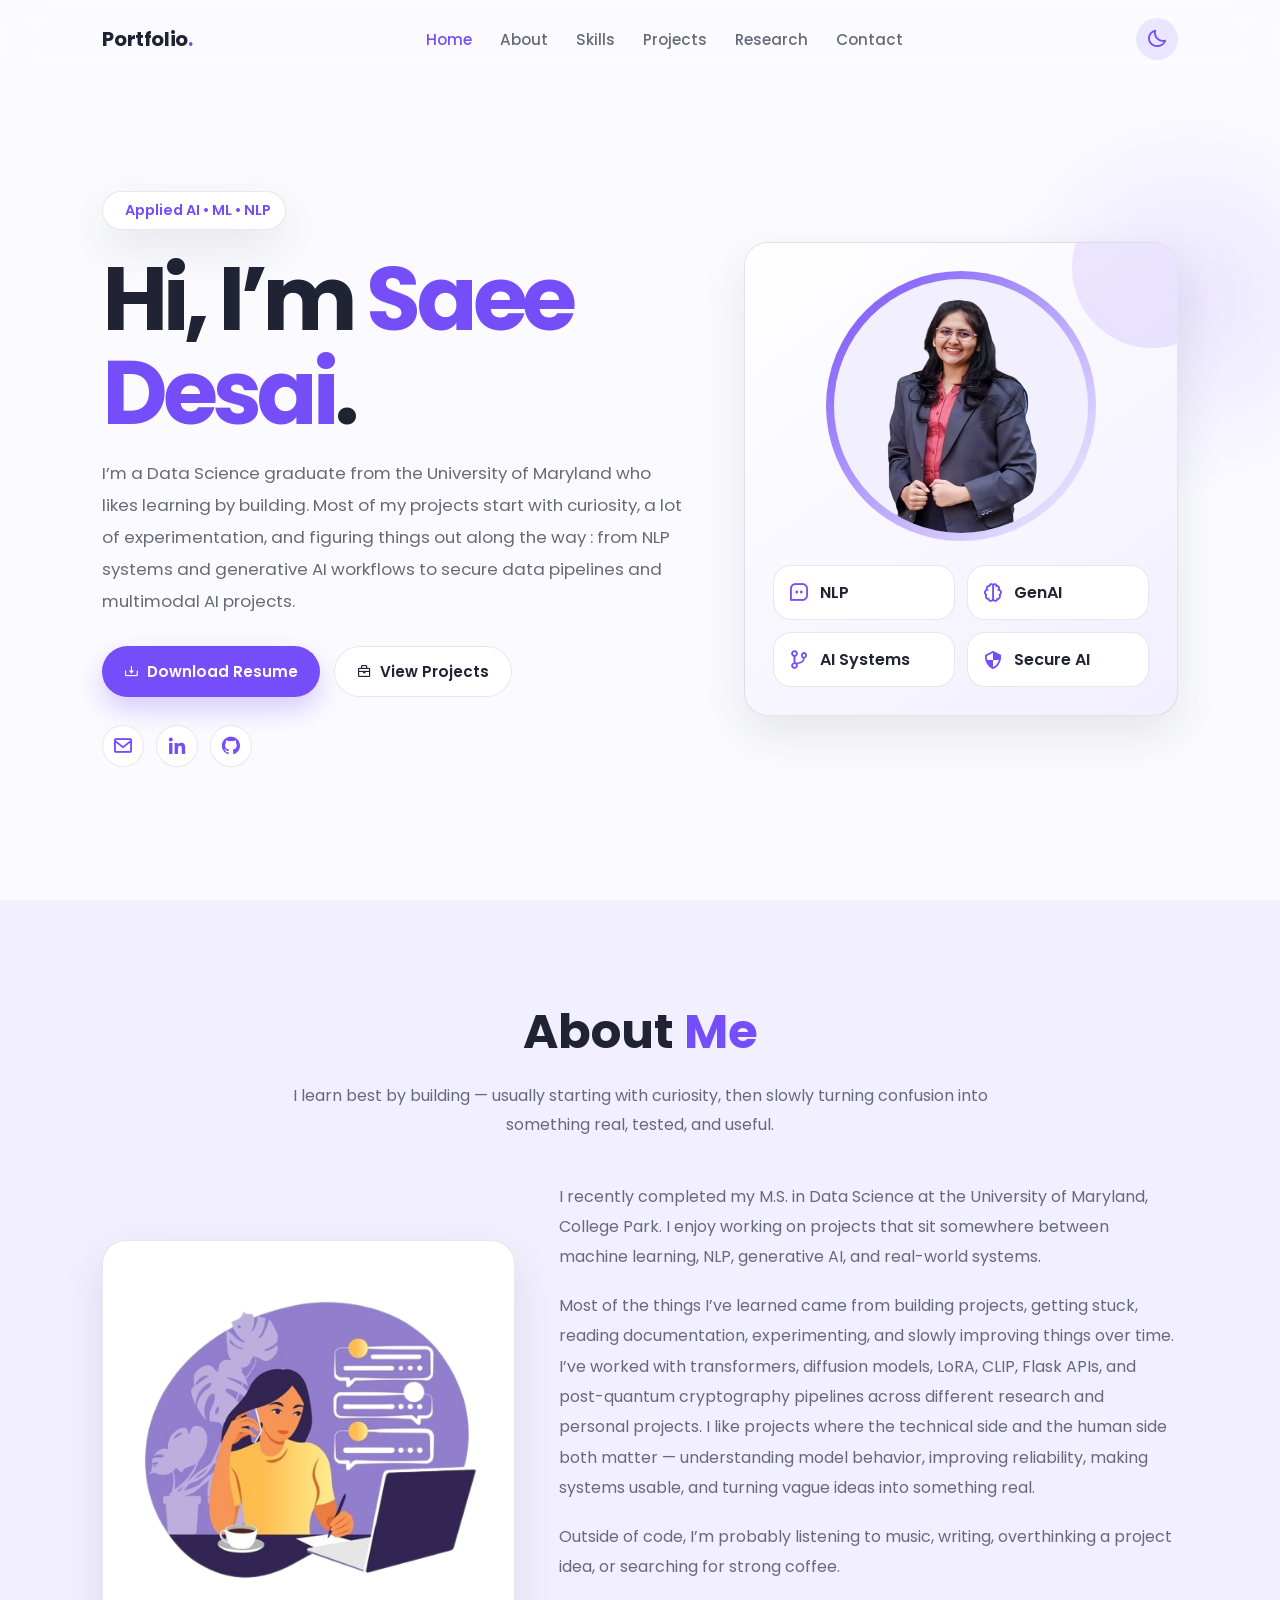
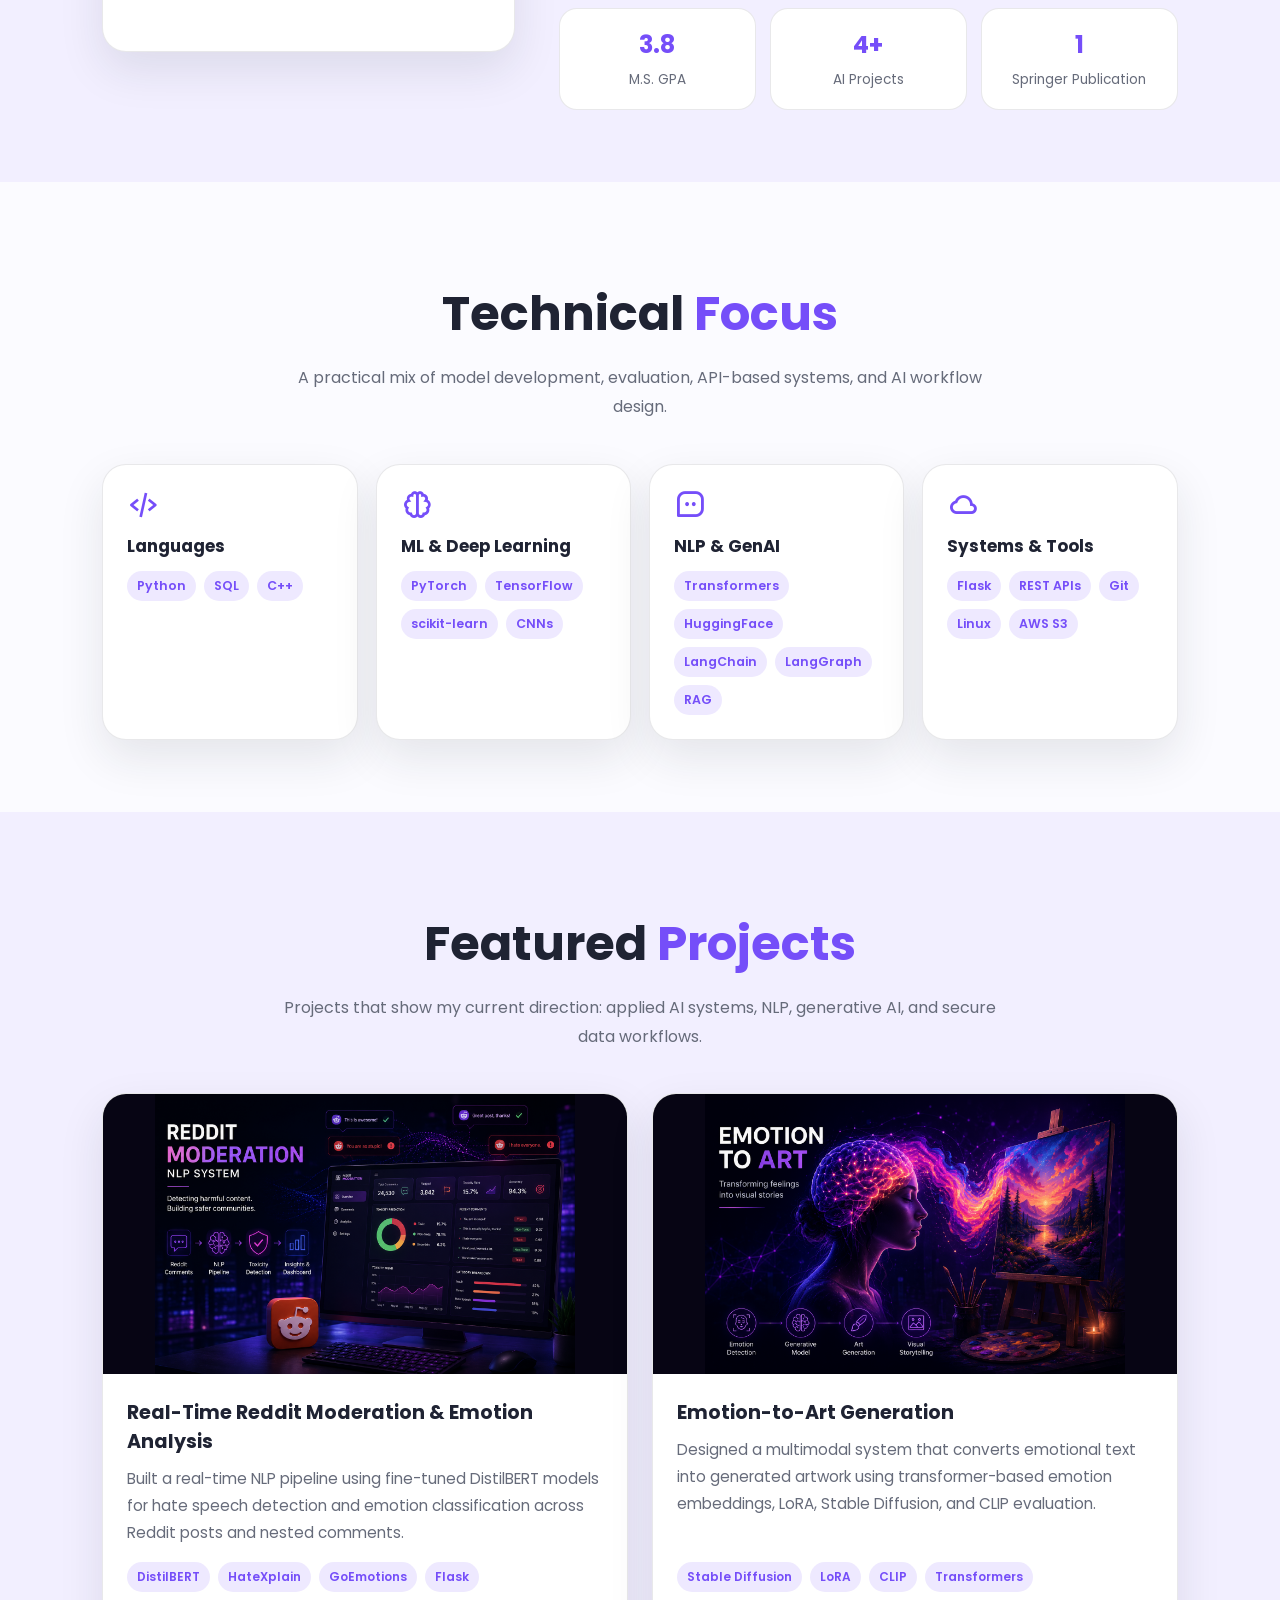
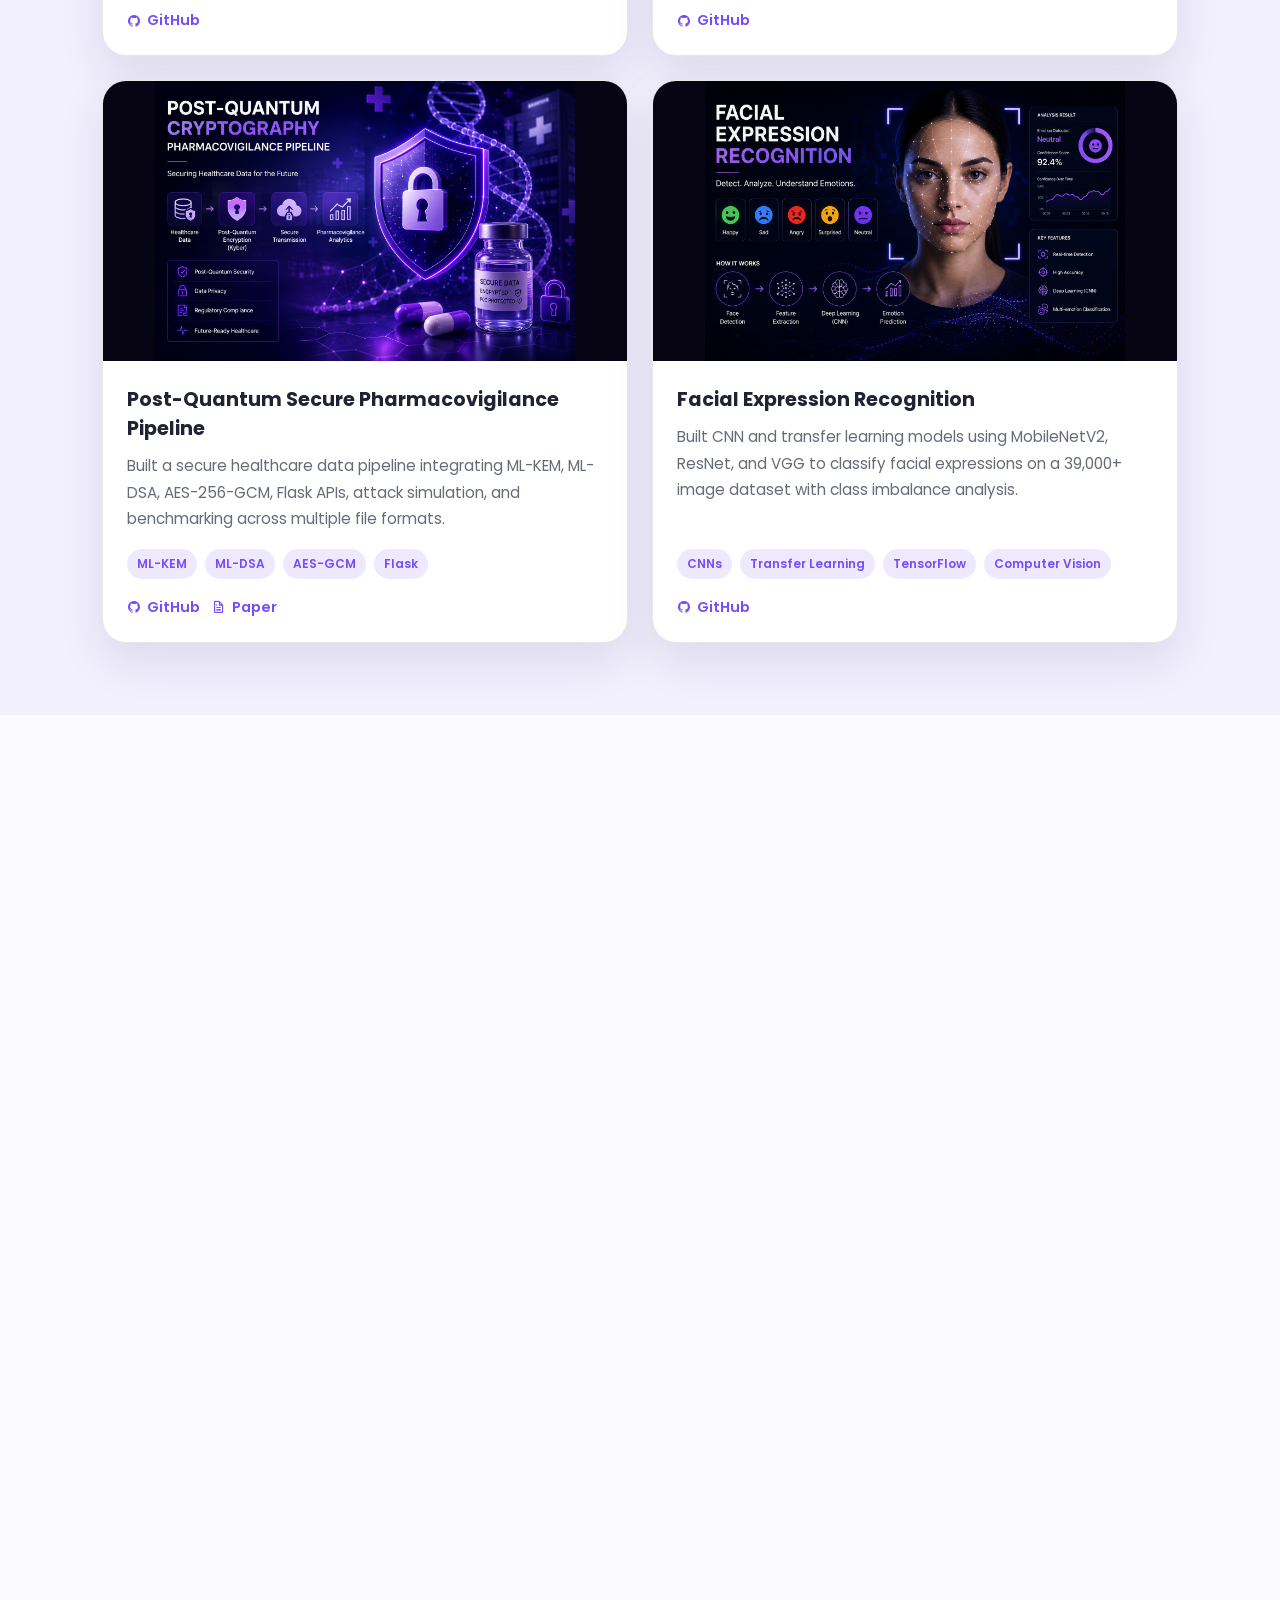
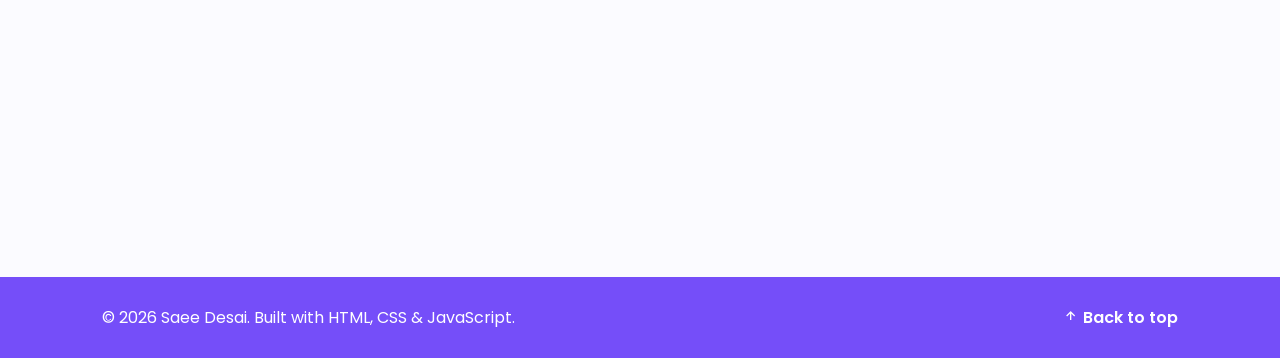
==== index.html @ d769c3c2 "Added NLP project link" ====
<!DOCTYPE html>
<html lang="en">

<head>
    <meta charset="UTF-8" />
    <meta name="viewport" content="width=device-width, initial-scale=1.0" />
    <title>Saee Desai | Applied AI & ML Engineer</title>
    <meta name="description"
        content="Portfolio of Saee Desai — Applied AI and Machine Learning Engineer specializing in NLP, generative AI, AI systems, and secure data applications." />

    <!-- Favicon -->
    <link rel="icon" type="image/png" href="images/android-chrome-192x192.png" />
    <link rel="shortcut icon" type="image/png" href="images/android-chrome-192x192.png" />

    <!-- Icons -->
    <link href="https://unpkg.com/boxicons@2.1.4/css/boxicons.min.css" rel="stylesheet" />

    <!-- Google Font -->
    <link rel="preconnect" href="https://fonts.googleapis.com" />
    <link rel="preconnect" href="https://fonts.gstatic.com" crossorigin />
    <link href="https://fonts.googleapis.com/css2?family=Poppins:wght@300;400;500;600;700&display=swap"
        rel="stylesheet" />
    <link rel="stylesheet" href="style.css" />
</head>

<body>
    <header class="header">
        <a href="#home" class="logo">Portfolio<span>.</span></a>

        <nav class="navbar">
            <a href="#home" class="active">Home</a>
            <a href="#about">About</a>
            <a href="#skills">Skills</a>
            <a href="#projects">Projects</a>
            <a href="#research">Research</a>
            <a href="#contact">Contact</a>
        </nav>

        <div class="nav-actions">
            <button class="icon-btn" id="theme-toggle" aria-label="Toggle dark mode">
                <i class="bx bx-moon"></i>
            </button>
            <button class="icon-btn" id="menu-icon" aria-label="Open navigation menu">
                <i class="bx bx-menu"></i>
            </button>
        </div>
    </header>

    <main>
        <section class="hero" id="home">
            <div class="home-content reveal">
                <div class="eyebrow"><i class="bx bx-sparkles"></i> Applied AI • ML • NLP</div>
                <h1>Hi, I’m <span>Saee Desai</span>.</h1>
                <p>
                    I’m a Data Science graduate from the University of Maryland who likes learning by building. Most of
                    my projects start with curiosity, a lot of experimentation, and figuring things out along the way :
                    from NLP systems and generative AI workflows to secure data pipelines and multimodal AI projects.
                </p>

                <div class="hero-buttons">
                    <a href="resume/RESUME_SaeeDesai_.pdf" class="btn btn-primary" download>
                        <i class="bx bx-download"></i> Download Resume
                    </a>
                    <a href="#projects" class="btn btn-secondary">
                        <i class="bx bx-briefcase"></i> View Projects
                    </a>
                </div>

                <div class="socials">
                    <a href="mailto:saeedesai.dev@gmail.com" aria-label="Email"><i class="bx bx-envelope"></i></a>
                    <a href="https://www.linkedin.com/in/saee-desai-237519206" target="_blank" rel="noreferrer"
                        aria-label="LinkedIn"><i class="bx bxl-linkedin"></i></a>
                    <a href="https://github.com/SaeeDesai" target="_blank" rel="noreferrer" aria-label="GitHub"><i
                            class="bx bxl-github"></i></a>
                </div>
            </div>

            <div class="hero-card reveal">
                <div class="profile-wrap">
                    <img src="images/myimg-removebg.png" alt="Saee Desai" />
                </div>

                <div class="focus-grid">
                    <div class="focus-pill"><i class="bx bx-message-square-dots"></i> NLP</div>
                    <div class="focus-pill"><i class="bx bx-brain"></i> GenAI</div>
                    <div class="focus-pill"><i class="bx bx-git-branch"></i> AI Systems</div>
                    <div class="focus-pill"><i class="bx bx-shield-quarter"></i> Secure AI</div>
                </div>
            </div>
        </section>

        <section class="about" id="about">
            <h2 class="section-title reveal">About <span>Me</span></h2>
            <p class="section-subtitle reveal">
                I learn best by building — usually starting with curiosity, then slowly turning confusion into something
                real, tested, and useful.
            </p>

            <div class="about-grid">
                <div class="about-image reveal">
                    <img src="images/about_me.png" alt="Saee working on AI projects" />
                </div>

                <div class="about-text reveal">
                    <p>
                        I recently completed my M.S. in Data Science at the University of Maryland, College Park. I
                        enjoy working on projects that sit somewhere between machine learning, NLP, generative AI, and
                        real-world systems.
                    </p>
                    <p>
                        Most of the things I’ve learned came from building projects, getting stuck, reading
                        documentation, experimenting, and slowly improving things over time. I’ve worked with
                        transformers, diffusion models, LoRA, CLIP, Flask APIs, and post-quantum cryptography pipelines
                        across different research and personal projects. I like projects where the technical side and
                        the human side both matter — understanding model behavior, improving reliability, making systems
                        usable, and turning vague ideas into something real.
                    </p>
                    <p>
                        Outside of code, I’m probably listening to music, writing, overthinking a project idea, or
                        searching for strong coffee.
                    </p>

                    <div class="stats">
                        <div class="stat"><strong>3.8</strong><span>M.S. GPA</span></div>
                        <div class="stat"><strong>4+</strong><span>AI Projects</span></div>
                        <div class="stat"><strong>1</strong><span>Springer Publication</span></div>
                    </div>
                </div>
            </div>
        </section>

        <section class="skills" id="skills">
            <h2 class="section-title reveal">Technical <span>Focus</span></h2>
            <p class="section-subtitle reveal">
                A practical mix of model development, evaluation, API-based systems, and AI workflow design.
            </p>

            <div class="skills-grid">
                <div class="skill-card reveal">
                    <i class="bx bx-code-alt"></i>
                    <h3>Languages</h3>
                    <div class="skill-tags">
                        <span>Python</span><span>SQL</span><span>C++</span>
                    </div>
                </div>

                <div class="skill-card reveal">
                    <i class="bx bx-brain"></i>
                    <h3>ML & Deep Learning</h3>
                    <div class="skill-tags">
                        <span>PyTorch</span><span>TensorFlow</span><span>scikit-learn</span><span>CNNs</span>
                    </div>
                </div>

                <div class="skill-card reveal">
                    <i class="bx bx-message-square-dots"></i>
                    <h3>NLP & GenAI</h3>
                    <div class="skill-tags">
                        <span>Transformers</span><span>HuggingFace</span><span>LangChain</span><span>LangGraph</span><span>RAG</span>
                    </div>
                </div>

                <div class="skill-card reveal">
                    <i class="bx bx-cloud"></i>
                    <h3>Systems & Tools</h3>
                    <div class="skill-tags">
                        <span>Flask</span><span>REST APIs</span><span>Git</span><span>Linux</span><span>AWS S3</span>
                    </div>
                </div>
            </div>
        </section>

        <section class="projects" id="projects">
            <h2 class="section-title reveal">Featured <span>Projects</span></h2>
            <p class="section-subtitle reveal">
                Projects that show my current direction: applied AI systems, NLP, generative AI, and secure
                data workflows.
            </p>

            <div class="project-grid">
                <article class="project-card reveal">
                    <div class="project-image">
                        <img src="images/reddit-nlp.png" alt="Reddit moderation system" />
                    </div>
                    <div class="project-content">
                        <h3>Real-Time Reddit Moderation & Emotion Analysis</h3>
                        <p>
                            Built a real-time NLP pipeline using fine-tuned DistilBERT models for hate speech detection
                            and emotion classification across Reddit posts and nested comments.
                        </p>
                        <div class="project-tags">
                            <span>DistilBERT</span><span>HateXplain</span><span>GoEmotions</span><span>Flask</span>
                        </div>
                        <div class="project-links">
                            <a href="https://github.com/SaeeDesai/NLP_Reddit" target="_blank" rel="noreferrer"><i class="bx bxl-github"></i> GitHub</a>
                            <!--<a href="#" target="_blank" rel="noreferrer"><i class="bx bx-file"></i> Report</a>-->
                        </div>
                    </div>
                </article>

                <article class="project-card reveal">
                    <div class="project-image">
                        <img src="images/emotion-to-art.png" alt="Emotion to art generation" />
                    </div>
                    <div class="project-content">
                        <h3>Emotion-to-Art Generation</h3>
                        <p>
                            Designed a multimodal system that converts emotional text into generated artwork using
                            transformer-based emotion embeddings, LoRA, Stable Diffusion, and CLIP evaluation.
                        </p>
                        <div class="project-tags">
                            <span>Stable Diffusion</span><span>LoRA</span><span>CLIP</span><span>Transformers</span>
                        </div>
                        <div class="project-links">
                            <a href="https://github.com/SaeeDesai/Emotion-To-Art-Generator" target="_blank"
                                rel="noreferrer"><i class="bx bxl-github"></i> GitHub</a>
                            <!--<a href="#" target="_blank" rel="noreferrer"><i class="bx bx-window-open"></i> Demo</a>-->
                        </div>
                    </div>
                </article>

                <article class="project-card reveal">
                    <div class="project-image">
                        <img src="images/pqc-pharma.png" alt="Post quantum secure healthcare pipeline" />
                    </div>
                    <div class="project-content">
                        <h3>Post-Quantum Secure Pharmacovigilance Pipeline</h3>
                        <p>
                            Built a secure healthcare data pipeline integrating ML-KEM, ML-DSA, AES-256-GCM, Flask APIs,
                            attack simulation, and benchmarking across multiple file formats.
                        </p>
                        <div class="project-tags">
                            <span>ML-KEM</span><span>ML-DSA</span><span>AES-GCM</span><span>Flask</span>
                        </div>
                        <div class="project-links">
                            <a href="https://github.com/saeedesai-coder/Pharma-PQC" target="_blank" rel="noreferrer"><i
                                    class="bx bxl-github"></i> GitHub</a>
                            <a href="papers/PQC_Technical_Paper.pdf"><i class="bx bx-file"></i> Paper</a>
                        </div>
                    </div>
                </article>

                <article class="project-card reveal">
                    <div class="project-image">
                        <img src="images/fer-project.png" alt="Facial expression recognition" />
                    </div>
                    <div class="project-content">
                        <h3>Facial Expression Recognition</h3>
                        <p>
                            Built CNN and transfer learning models using MobileNetV2, ResNet, and VGG to classify facial
                            expressions on a 39,000+ image dataset with class imbalance analysis.
                        </p>
                        <div class="project-tags">
                            <span>CNNs</span><span>Transfer Learning</span><span>TensorFlow</span><span>Computer
                                Vision</span>
                        </div>
                        <div class="project-links">
                            <a href="https://github.com/SaeeDesai/Facial-Expression-Recognition" target="_blank"
                                rel="noreferrer"><i class="bx bxl-github"></i> GitHub</a>
                        </div>
                    </div>
                </article>
            </div>
        </section>

        <section class="research" id="research">
            <h2 class="section-title reveal">Research & <span>Publication</span></h2>
            <p class="section-subtitle reveal">
                Research work connecting secure communication, quantum-safe systems, and applied security pipelines.
            </p>

            <div class="research-card reveal">
                <h3>Enhanced Communication Security: Leveraging Quantum Cryptography</h3>
                <p>
                    Published with Springer in ICT Analysis and Applications. The work explored quantum key distribution
                    protocols, AES-based secure communication, and threats such as man-in-the-middle and brute-force
                    attacks in secure data exchange systems.
                </p>
                <div class="project-tags">
                    <span>Springer</span><span>Quantum Cryptography</span><span>QKD</span><span>AES</span>
                </div>
                <div class="project-links">
                    <a href="https://link.springer.com/chapter/10.1007/978-981-97-9529-1_7" target="_blank"
                        rel="noreferrer"><i class="bx bx-link-external"></i> Publication</a>
                    <a href="papers/QKD_Research_Paper.pdf" download><i class="bx bx-download"></i> Download Paper</a>
                </div>
            </div>
        </section>

        <section class="contact" id="contact">
            <h2 class="section-title reveal">Let’s <span>Connect</span></h2>
            <div class="contact-card reveal">
                <p>
                    I’m currently exploring full-time opportunities in AI/ML, NLP, GenAI, and applied AI systems. If
                    you’re working on something interesting at the intersection of models, systems, and real-world
                    impact, I’d love to connect.
                </p>
                <div class="hero-buttons">
                    <a href="mailto:saeedesai.dev@gmail.com" class="btn btn-primary"><i class="bx bx-envelope"></i>
                        Email
                        Me</a>
                    <a href="https://www.linkedin.com/in/saee-desai-237519206" target="_blank" rel="noreferrer"
                        class="btn btn-secondary"><i class="bx bxl-linkedin"></i> LinkedIn</a>
                    <a href="https://github.com/SaeeDesai" target="_blank" rel="noreferrer" class="btn btn-secondary"><i
                            class="bx bxl-github"></i> GitHub</a>
                </div>
            </div>
        </section>
    </main>

    <footer class="footer">
        <p>© <span id="year"></span> Saee Desai. Built with HTML, CSS & JavaScript.</p>
        <a href="#home"><i class="bx bx-up-arrow-alt"></i> Back to top</a>
    </footer>
    <script src="script.js"></script>
</body>

</html>
---- style.css ----
:root {
            --bg: #fbfbff;
            --bg-soft: #f2efff;
            --card: #ffffff;
            --text: #1f2333;
            --muted: #666b7a;
            --primary: #754ef9;
            --primary-soft: rgba(117, 78, 249, 0.12);
            --border: rgba(31, 35, 51, 0.1);
            --shadow: 0 18px 45px rgba(31, 35, 51, 0.1);
            --radius: 24px;
        }

        body.dark {
            --bg: #080617;
            --bg-soft: #120d2a;
            --card: #15102c;
            --text: #f8f7ff;
            --muted: #b8b3cf;
            --primary: #a58bff;
            --primary-soft: rgba(165, 139, 255, 0.16);
            --border: rgba(255, 255, 255, 0.12);
            --shadow: 0 18px 45px rgba(0, 0, 0, 0.35);
        }

        * {
            margin: 0;
            padding: 0;
            box-sizing: border-box;
            text-decoration: none;
            border: none;
            outline: none;
            font-family: "Poppins", sans-serif;
        }

        html {
            scroll-behavior: smooth;
            overflow-x: hidden;
        }

        body {
            background: var(--bg);
            color: var(--text);
            overflow-x: hidden;
            transition: background 0.3s ease, color 0.3s ease;
        }

        img {
            max-width: 100%;
            display: block;
        }

        section {
            padding: 96px 8% 72px;
        }

        .section-title {
            font-size: clamp(2rem, 4vw, 3rem);
            text-align: center;
            margin-bottom: 14px;
        }

        .section-title span {
            color: var(--primary);
        }

        .section-subtitle {
            max-width: 720px;
            margin: 0 auto 42px;
            text-align: center;
            color: var(--muted);
            line-height: 1.8;
        }

        .header {
            position: fixed;
            top: 0;
            left: 0;
            width: 100%;
            z-index: 1000;
            padding: 18px 8%;
            display: flex;
            align-items: center;
            justify-content: space-between;
            background: rgba(251, 251, 255, 0.78);
            backdrop-filter: blur(18px);
            border-bottom: 1px solid transparent;
            transition: 0.3s ease;
        }

        body.dark .header {
            background: rgba(8, 6, 23, 0.78);
        }

        .header.scrolled {
            border-bottom-color: var(--border);
            box-shadow: 0 8px 25px rgba(0, 0, 0, 0.06);
        }

        .logo {
            font-weight: 700;
            font-size: 1.25rem;
            color: var(--text);
            letter-spacing: -0.02em;
        }

        .logo span {
            color: var(--primary);
        }

        .navbar {
            display: flex;
            align-items: center;
            gap: 28px;
        }

        .navbar a {
            color: var(--muted);
            font-size: 0.95rem;
            font-weight: 500;
            transition: 0.25s ease;
            position: relative;
        }

        .navbar a:hover,
        .navbar a.active {
            color: var(--primary);
        }

        .nav-actions {
            display: flex;
            align-items: center;
            gap: 14px;
        }

        .icon-btn {
            width: 42px;
            height: 42px;
            display: inline-flex;
            align-items: center;
            justify-content: center;
            border-radius: 50%;
            background: var(--primary-soft);
            color: var(--primary);
            font-size: 1.35rem;
            cursor: pointer;
            transition: 0.25s ease;
        }

        .icon-btn:hover {
            transform: translateY(-2px);
        }

        #menu-icon {
            display: none;
        }

        .hero {
            min-height: 100vh;
            display: grid;
            grid-template-columns: 1.15fr 0.85fr;
            gap: 56px;
            align-items: center;
            padding-top: 130px;
            position: relative;
        }

        .hero::before {
            content: "";
            position: absolute;
            width: 420px;
            height: 420px;
            border-radius: 50%;
            background: radial-gradient(circle, var(--primary-soft), transparent 68%);
            top: 90px;
            right: -120px;
            z-index: -1;
        }

        .eyebrow {
            display: inline-flex;
            align-items: center;
            gap: 8px;
            padding: 8px 14px;
            border: 1px solid var(--border);
            border-radius: 999px;
            background: var(--card);
            color: var(--primary);
            font-size: 0.9rem;
            font-weight: 600;
            margin-bottom: 22px;
            box-shadow: var(--shadow);
        }

        .hero h1 {
            font-size: clamp(2.75rem, 7vw, 5.7rem);
            line-height: 1.05;
            letter-spacing: -0.06em;
            margin-bottom: 18px;
        }

        .hero h1 span {
            color: var(--primary);
        }

        .hero p {
            color: var(--muted);
            font-size: 1.05rem;
            line-height: 1.9;
            max-width: 660px;
            margin-bottom: 28px;
        }

        .hero-buttons {
            display: flex;
            flex-wrap: wrap;
            gap: 14px;
            margin-bottom: 28px;
        }

        .btn {
            display: inline-flex;
            align-items: center;
            justify-content: center;
            gap: 8px;
            padding: 13px 22px;
            border-radius: 999px;
            font-weight: 600;
            font-size: 0.95rem;
            transition: 0.25s ease;
            cursor: pointer;
        }

        .btn-primary {
            background: var(--primary);
            color: #fff;
            box-shadow: 0 12px 28px rgba(117, 78, 249, 0.28);
        }

        .btn-secondary {
            background: var(--card);
            color: var(--text);
            border: 1px solid var(--border);
        }

        .btn:hover {
            transform: translateY(-3px);
        }

        .socials {
            display: flex;
            gap: 12px;
        }

        .socials a {
            width: 42px;
            height: 42px;
            border-radius: 50%;
            display: inline-flex;
            align-items: center;
            justify-content: center;
            background: var(--card);
            border: 1px solid var(--border);
            color: var(--primary);
            font-size: 1.35rem;
            transition: 0.25s ease;
        }

        .socials a:hover {
            background: var(--primary);
            color: #fff;
            transform: translateY(-3px);
        }

        .hero-card {
            background: linear-gradient(145deg, var(--card), var(--bg-soft));
            border: 1px solid var(--border);
            border-radius: var(--radius);
            box-shadow: var(--shadow);
            padding: 28px;
            position: relative;
            overflow: hidden;
        }

        .hero-card::before {
            content: "";
            position: absolute;
            width: 160px;
            height: 160px;
            border-radius: 50%;
            background: var(--primary-soft);
            right: -55px;
            top: -55px;
        }

        .profile-wrap {
            position: relative;
            width: min(270px, 80%);
            aspect-ratio: 1;
            margin: 0 auto 24px;
            border-radius: 50%;
            padding: 8px;
            background: linear-gradient(135deg, var(--primary), transparent);
        }

        .profile-wrap img {
            width: 100%;
            height: 100%;
            object-fit: cover;
            border-radius: 50%;
            background: var(--bg-soft);
        }

        .focus-grid {
            display: grid;
            grid-template-columns: repeat(2, 1fr);
            gap: 12px;
        }

        .focus-pill {
            padding: 14px;
            border-radius: 18px;
            background: var(--card);
            border: 1px solid var(--border);
            display: flex;
            align-items: center;
            gap: 10px;
            font-weight: 600;
            color: var(--text);
        }

        .focus-pill i {
            color: var(--primary);
            font-size: 1.35rem;
        }

        .about {
            background: var(--bg-soft);
        }

        .about-grid {
            display: grid;
            grid-template-columns: 0.8fr 1.2fr;
            gap: 44px;
            align-items: center;
        }

        .about-image {
            border-radius: var(--radius);
            overflow: hidden;
            border: 1px solid var(--border);
            box-shadow: var(--shadow);
            background: var(--card);
        }

        .about-image img {
            width: 100%;
            height: 100%;
            object-fit: cover;
        }

        .about-text p {
            color: var(--muted);
            line-height: 1.9;
            margin-bottom: 18px;
            font-size: 1rem;
        }

        .stats {
            display: grid;
            grid-template-columns: repeat(3, 1fr);
            gap: 14px;
            margin-top: 26px;
        }

        .stat {
            background: var(--card);
            border: 1px solid var(--border);
            border-radius: 18px;
            padding: 18px;
            text-align: center;
        }

        .stat strong {
            display: block;
            color: var(--primary);
            font-size: 1.5rem;
            margin-bottom: 4px;
        }

        .stat span {
            color: var(--muted);
            font-size: 0.85rem;
        }

        .skills-grid {
            display: grid;
            grid-template-columns: repeat(4, 1fr);
            gap: 18px;
        }

        .skill-card {
            background: var(--card);
            border: 1px solid var(--border);
            border-radius: var(--radius);
            padding: 24px;
            box-shadow: var(--shadow);
            transition: 0.25s ease;
        }

        .skill-card:hover {
            transform: translateY(-6px);
        }

        .skill-card i {
            color: var(--primary);
            font-size: 2rem;
            margin-bottom: 12px;
        }

        .skill-card h3 {
            margin-bottom: 12px;
            font-size: 1.05rem;
        }

        .skill-tags {
            display: flex;
            flex-wrap: wrap;
            gap: 8px;
        }

        .skill-tags span {
            padding: 6px 10px;
            border-radius: 999px;
            background: var(--primary-soft);
            color: var(--primary);
            font-size: 0.78rem;
            font-weight: 600;
        }

        .projects {
            background: var(--bg-soft);
        }

        .project-grid {
            display: grid;
            grid-template-columns: repeat(2, 1fr);
            gap: 24px;
        }

        .project-card {
            background: var(--card);
            border: 1px solid var(--border);
            border-radius: var(--radius);
            overflow: hidden;
            box-shadow: var(--shadow);
            transition: 0.25s ease;
            display: flex;
            flex-direction: column;
        }

        .project-card:hover {
            transform: translateY(-8px);
        }

        .project-image {
            height: 280px;
            background: #070514;
            overflow: hidden;
        }

        .project-image img {
            width: 100%;
            height: 100%;
            object-fit: contain;
            transition: 0.4s ease;
        }

        .project-card:hover .project-image img {
            transform: scale(1.06);
        }

        .project-content {
            padding: 24px;
            display: flex;
            flex-direction: column;
            flex: 1;
        }

        .project-content h3 {
            font-size: 1.2rem;
            margin-bottom: 10px;
        }

        .project-content p {
            color: var(--muted);
            line-height: 1.75;
            margin-bottom: 16px;
            font-size: 0.95rem;
            flex: 1;
        }

        .project-tags {
            display: flex;
            flex-wrap: wrap;
            gap: 8px;
            margin-bottom: 18px;
        }

        .project-tags span {
            padding: 6px 10px;
            border-radius: 999px;
            background: var(--primary-soft);
            color: var(--primary);
            font-size: 0.75rem;
            font-weight: 600;
        }

        .project-links {
            display: flex;
            gap: 12px;
            flex-wrap: wrap;
        }

        .project-links a {
            color: var(--primary);
            font-weight: 600;
            font-size: 0.9rem;
            display: inline-flex;
            gap: 6px;
            align-items: center;
        }

        .research-card {
            background: var(--card);
            border: 1px solid var(--border);
            border-radius: var(--radius);
            padding: 30px;
            box-shadow: var(--shadow);
            max-width: 900px;
            margin: 0 auto;
        }

        .research-card h3 {
            margin-bottom: 12px;
            font-size: 1.35rem;
        }

        .research-card p {
            color: var(--muted);
            line-height: 1.85;
            margin-bottom: 18px;
        }

        .contact {
            text-align: center;
        }

        .contact-card {
            max-width: 760px;
            margin: 0 auto;
            background: var(--card);
            border: 1px solid var(--border);
            border-radius: var(--radius);
            padding: 40px;
            box-shadow: var(--shadow);

            display: flex;
            flex-direction: column;
            align-items: center;
            justify-content: center;

            text-align: center;
        }

        .contact-card p {
            color: var(--muted);
            line-height: 1.8;
            margin-bottom: 24px;
        }

        .contact-card .hero-buttons {
            justify-content: center;
        }

        .footer {
            padding: 28px 8%;
            background: var(--primary);
            color: #fff;
            display: flex;
            justify-content: space-between;
            align-items: center;
            gap: 16px;
            flex-wrap: wrap;
        }

        .footer a {
            color: #fff;
            font-weight: 600;
        }

        .reveal {
            opacity: 0;
            transform: translateY(24px);
            transition: opacity 0.7s ease, transform 0.7s ease;
        }

        .reveal.show {
            opacity: 1;
            transform: translateY(0);
        }

        @media (max-width: 1024px) {
            section {
                padding-inline: 6%;
            }

            .hero,
            .about-grid {
                grid-template-columns: 1fr;
            }

            .hero {
                text-align: center;
                gap: 38px;
            }

            .hero p,
            .hero-buttons,
            .socials {
                margin-left: auto;
                margin-right: auto;
                justify-content: center;
            }

            .about-image {
                max-width: 420px;
                margin: 0 auto;
            }

            .skills-grid {
                grid-template-columns: repeat(2, 1fr);
            }
        }

        @media (max-width: 768px) {
            .header {
                padding: 16px 5%;
            }

            #menu-icon {
                display: inline-flex;
            }

            .navbar {
                position: absolute;
                top: 74px;
                left: 5%;
                right: 5%;
                flex-direction: column;
                align-items: flex-start;
                gap: 0;
                padding: 18px;
                border-radius: 18px;
                background: var(--card);
                border: 1px solid var(--border);
                box-shadow: var(--shadow);
                opacity: 0;
                pointer-events: none;
                transform: translateY(-10px);
                transition: 0.25s ease;
            }

            .navbar.active {
                opacity: 1;
                pointer-events: auto;
                transform: translateY(0);
            }

            .navbar a {
                width: 100%;
                padding: 13px 8px;
            }

            .hero {
                padding-top: 115px;
                min-height: auto;
            }

            .hero h1 {
                font-size: 3.2rem;
            }

            .hero-card {
                padding: 22px;
            }

            .focus-grid,
            .stats,
            .skills-grid,
            .project-grid {
                grid-template-columns: 1fr;
            }

            .project-image {
                height: 240px;
            }

            .contact-card {
                padding: 28px 20px;
            }
        }

        @media (max-width: 480px) {
            section {
                padding: 82px 5% 56px;
            }

            .hero h1 {
                font-size: 2.75rem;
            }

            .hero p,
            .about-text p,
            .project-content p,
            .research-card p,
            .contact-card p {
                font-size: 0.95rem;
            }

            .hero-buttons {
                flex-direction: column;
            }

            .btn {
                width: 100%;
            }

            .footer {
                justify-content: center;
                text-align: center;
            }
        }
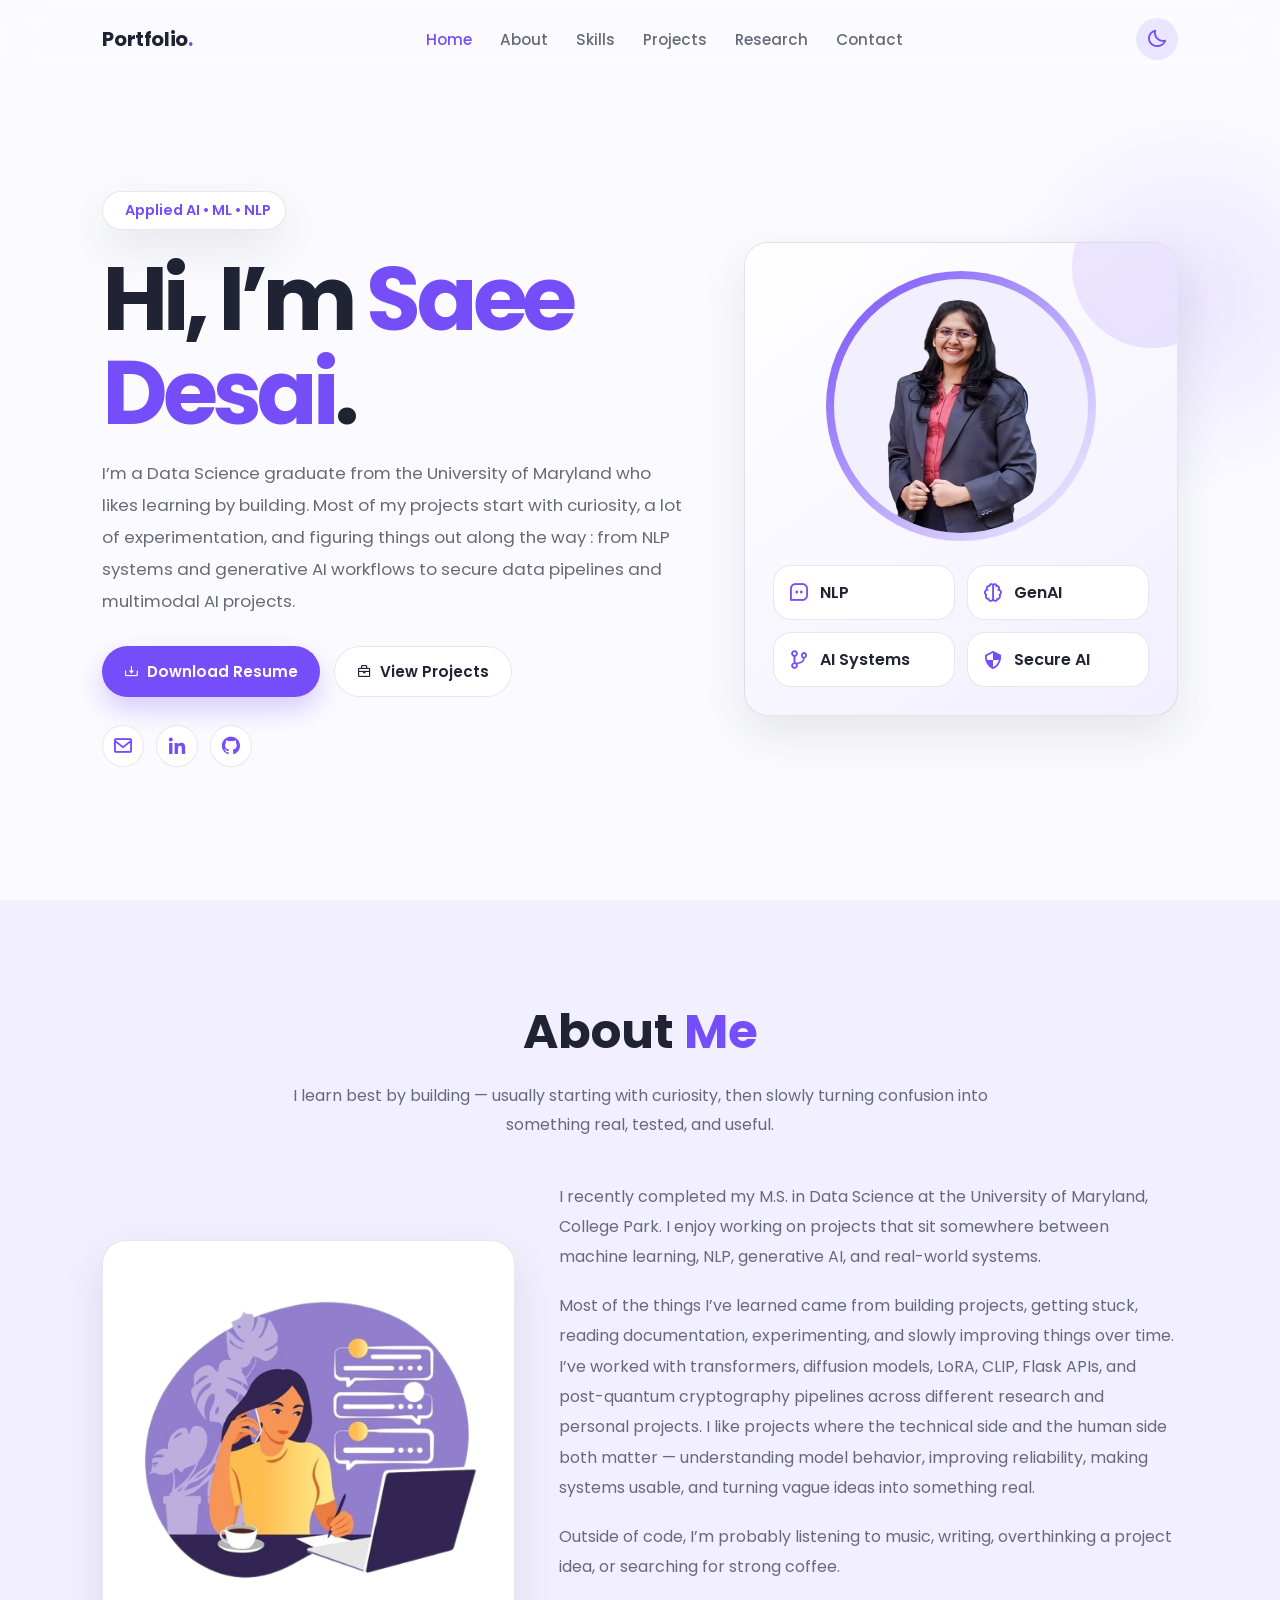
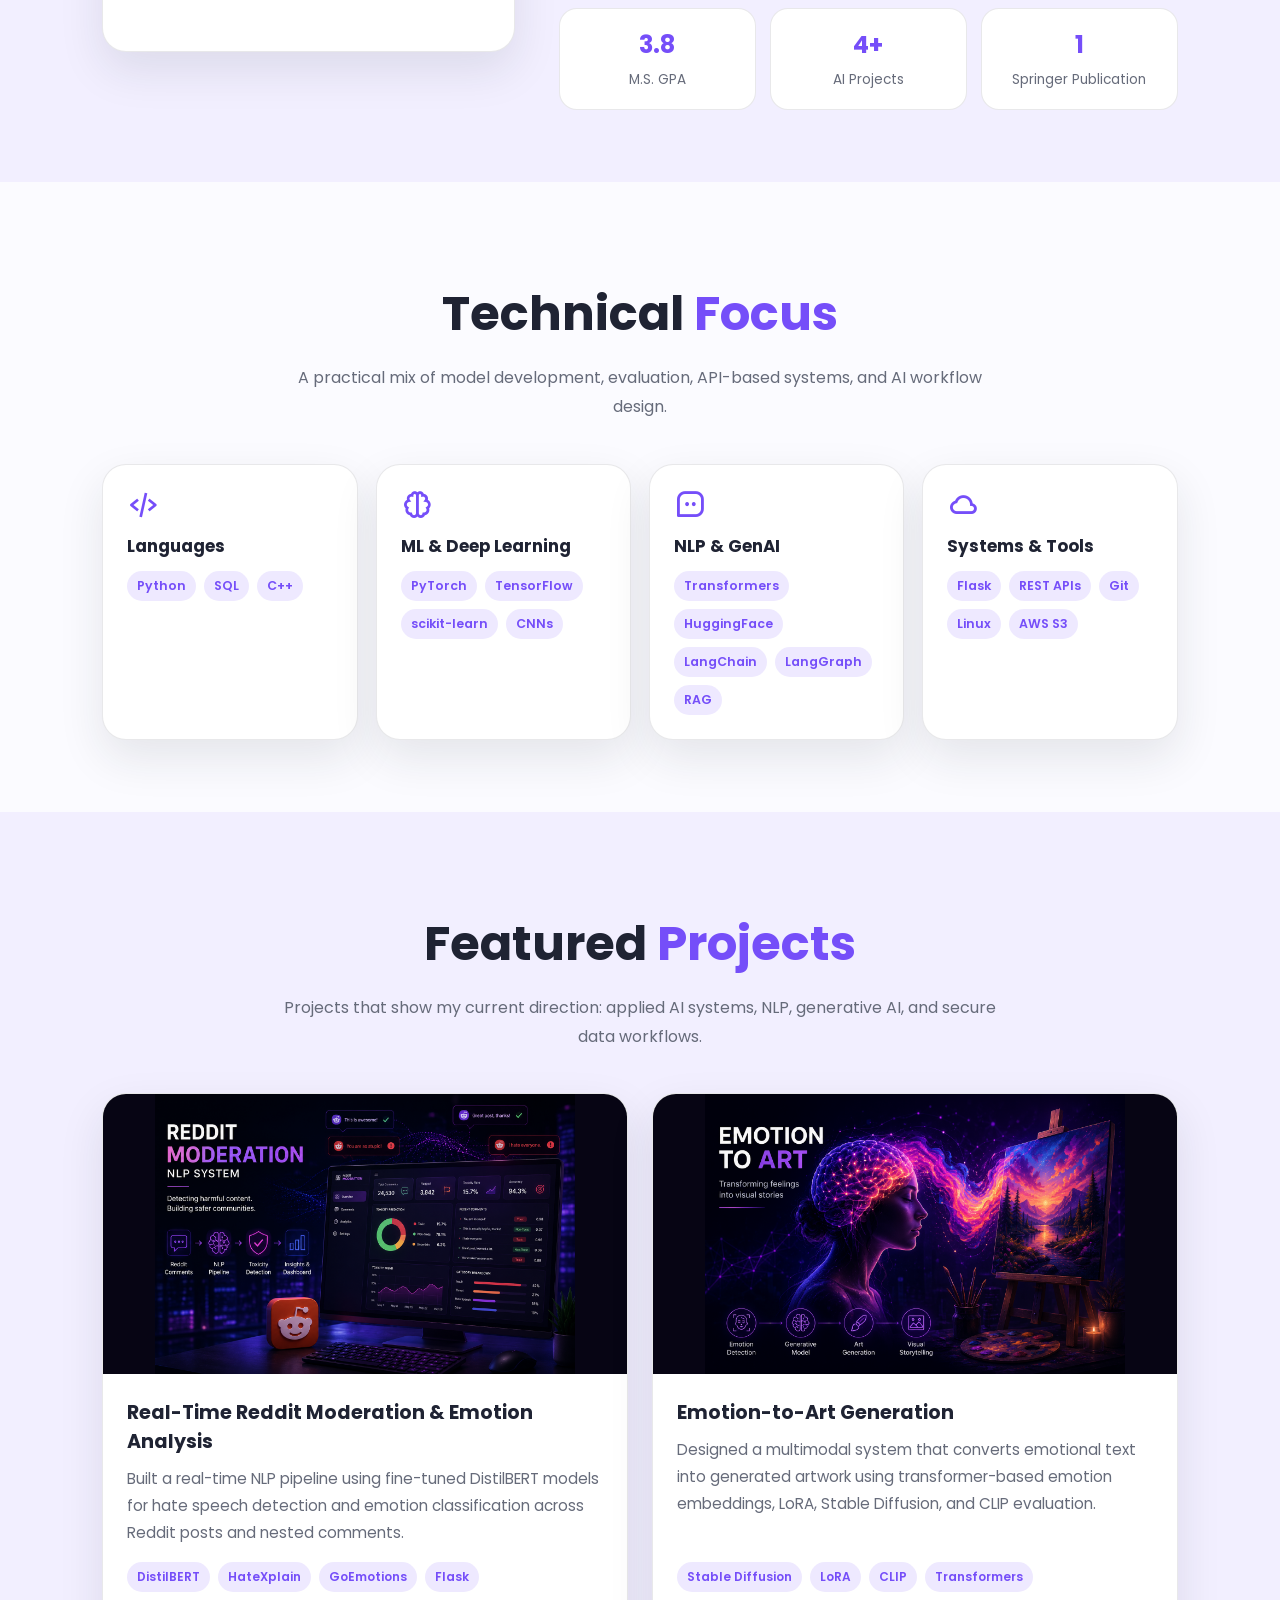
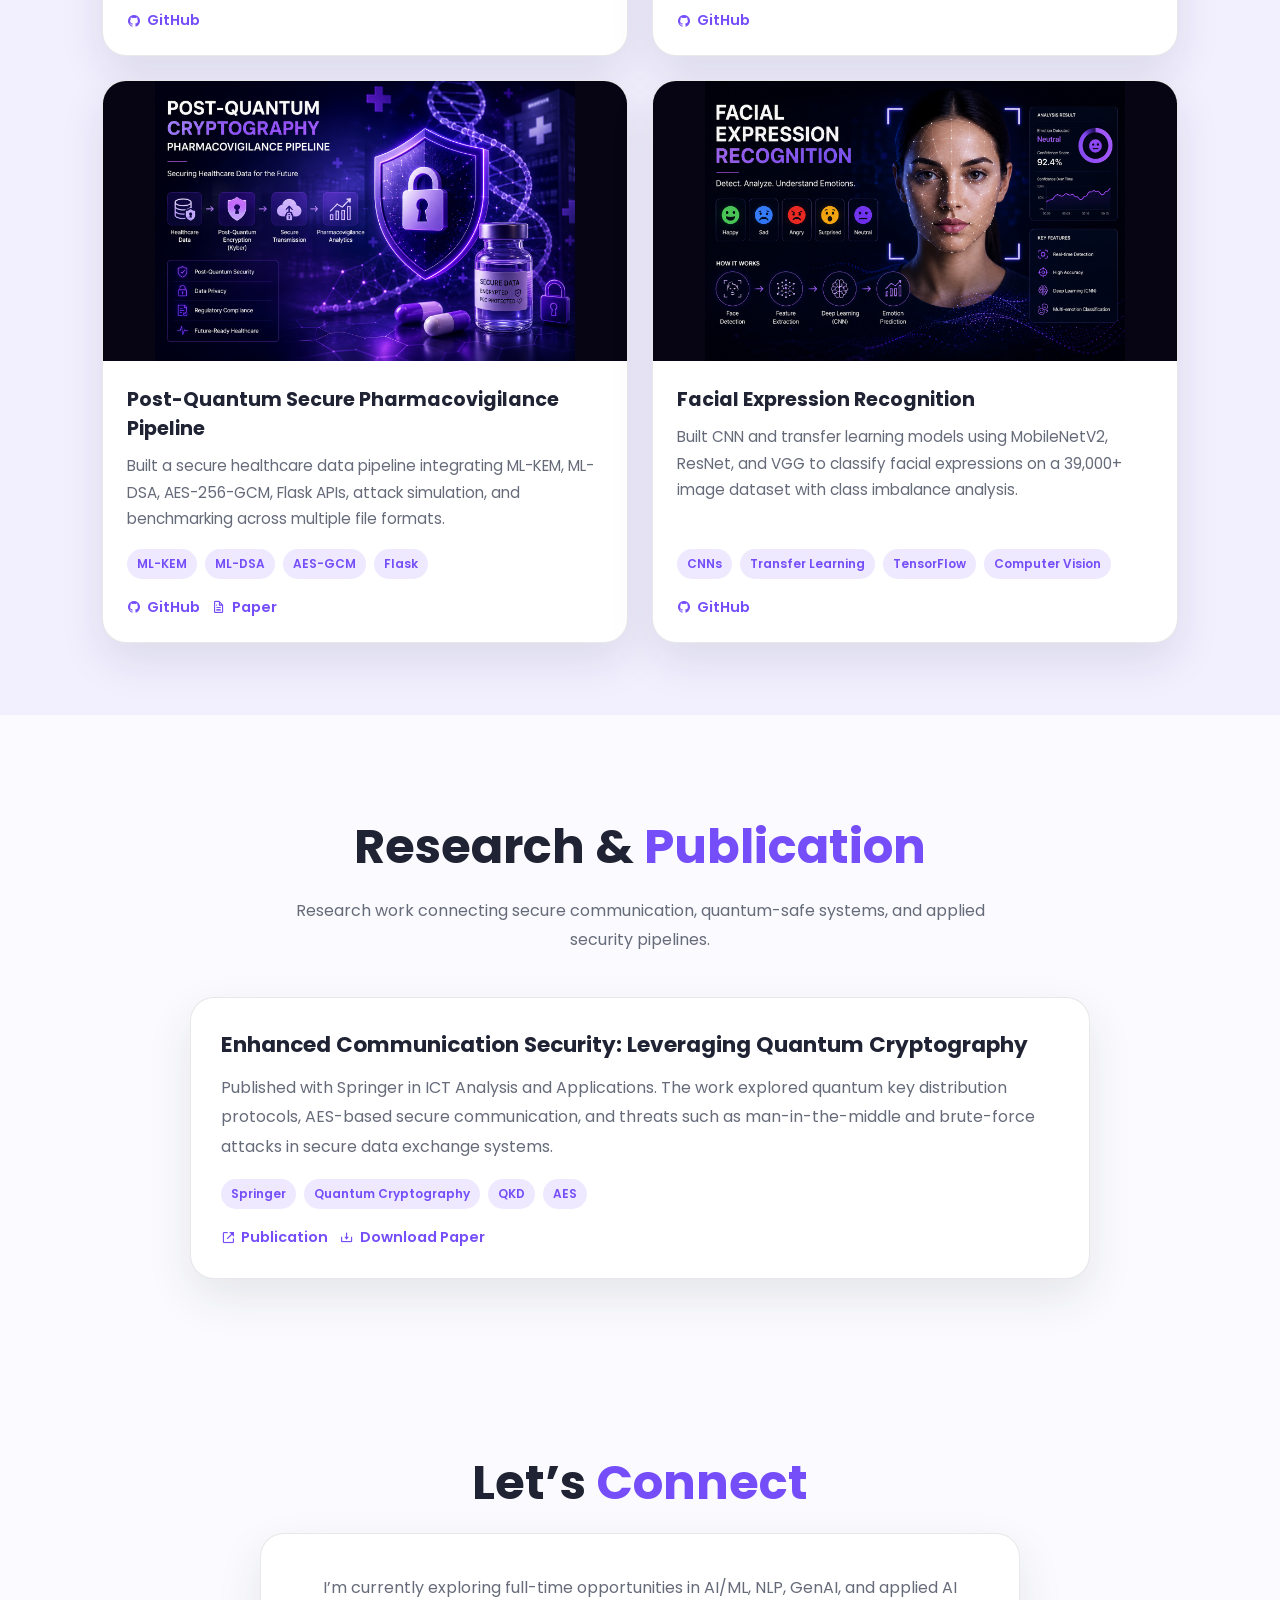
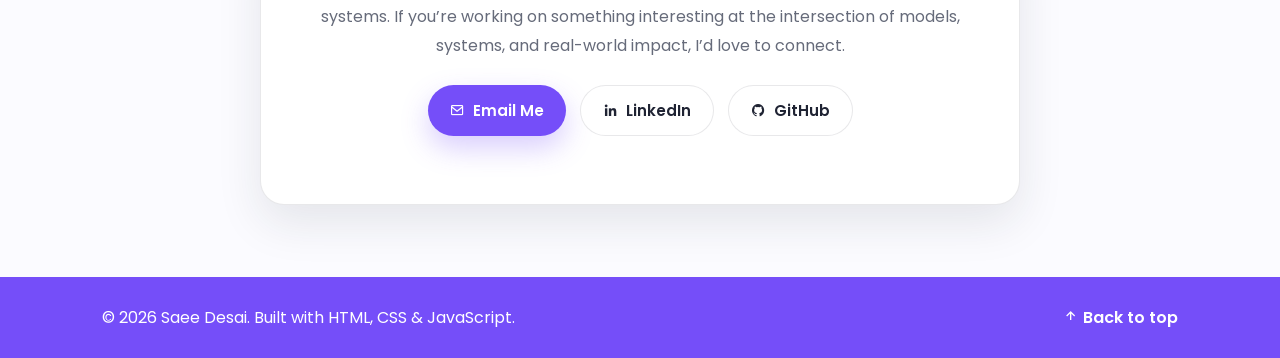
==== commit a887ebe1: "Modified resume" ====
--- a/index.html
+++ b/index.html
@@ -58,7 +58,7 @@
                 </p>
 
                 <div class="hero-buttons">
-                    <a href="resume/RESUME_SaeeDesai_.pdf" class="btn btn-primary" download>
+                    <a href="resume/Resume_SaeeDesai_ML.pdf" class="btn btn-primary" download>
                         <i class="bx bx-download"></i> Download Resume
                     </a>
                     <a href="#projects" class="btn btn-secondary">
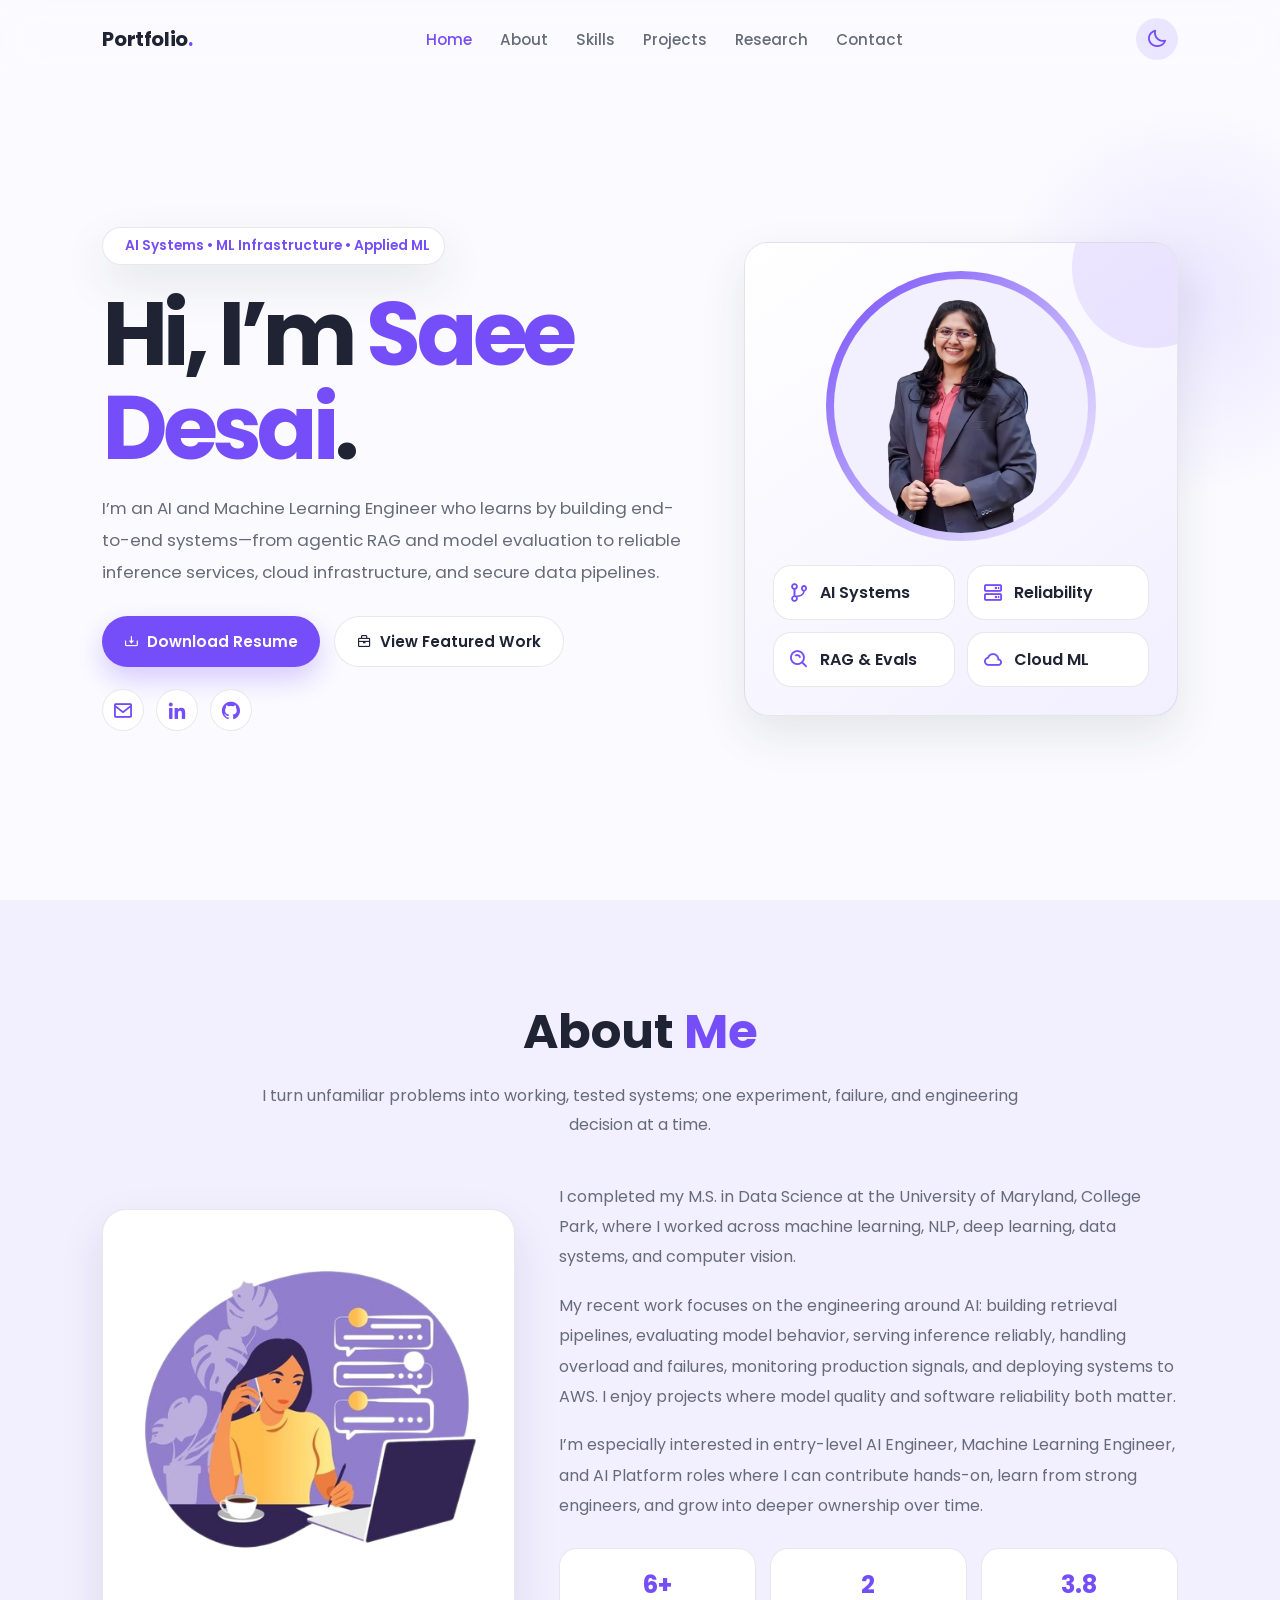
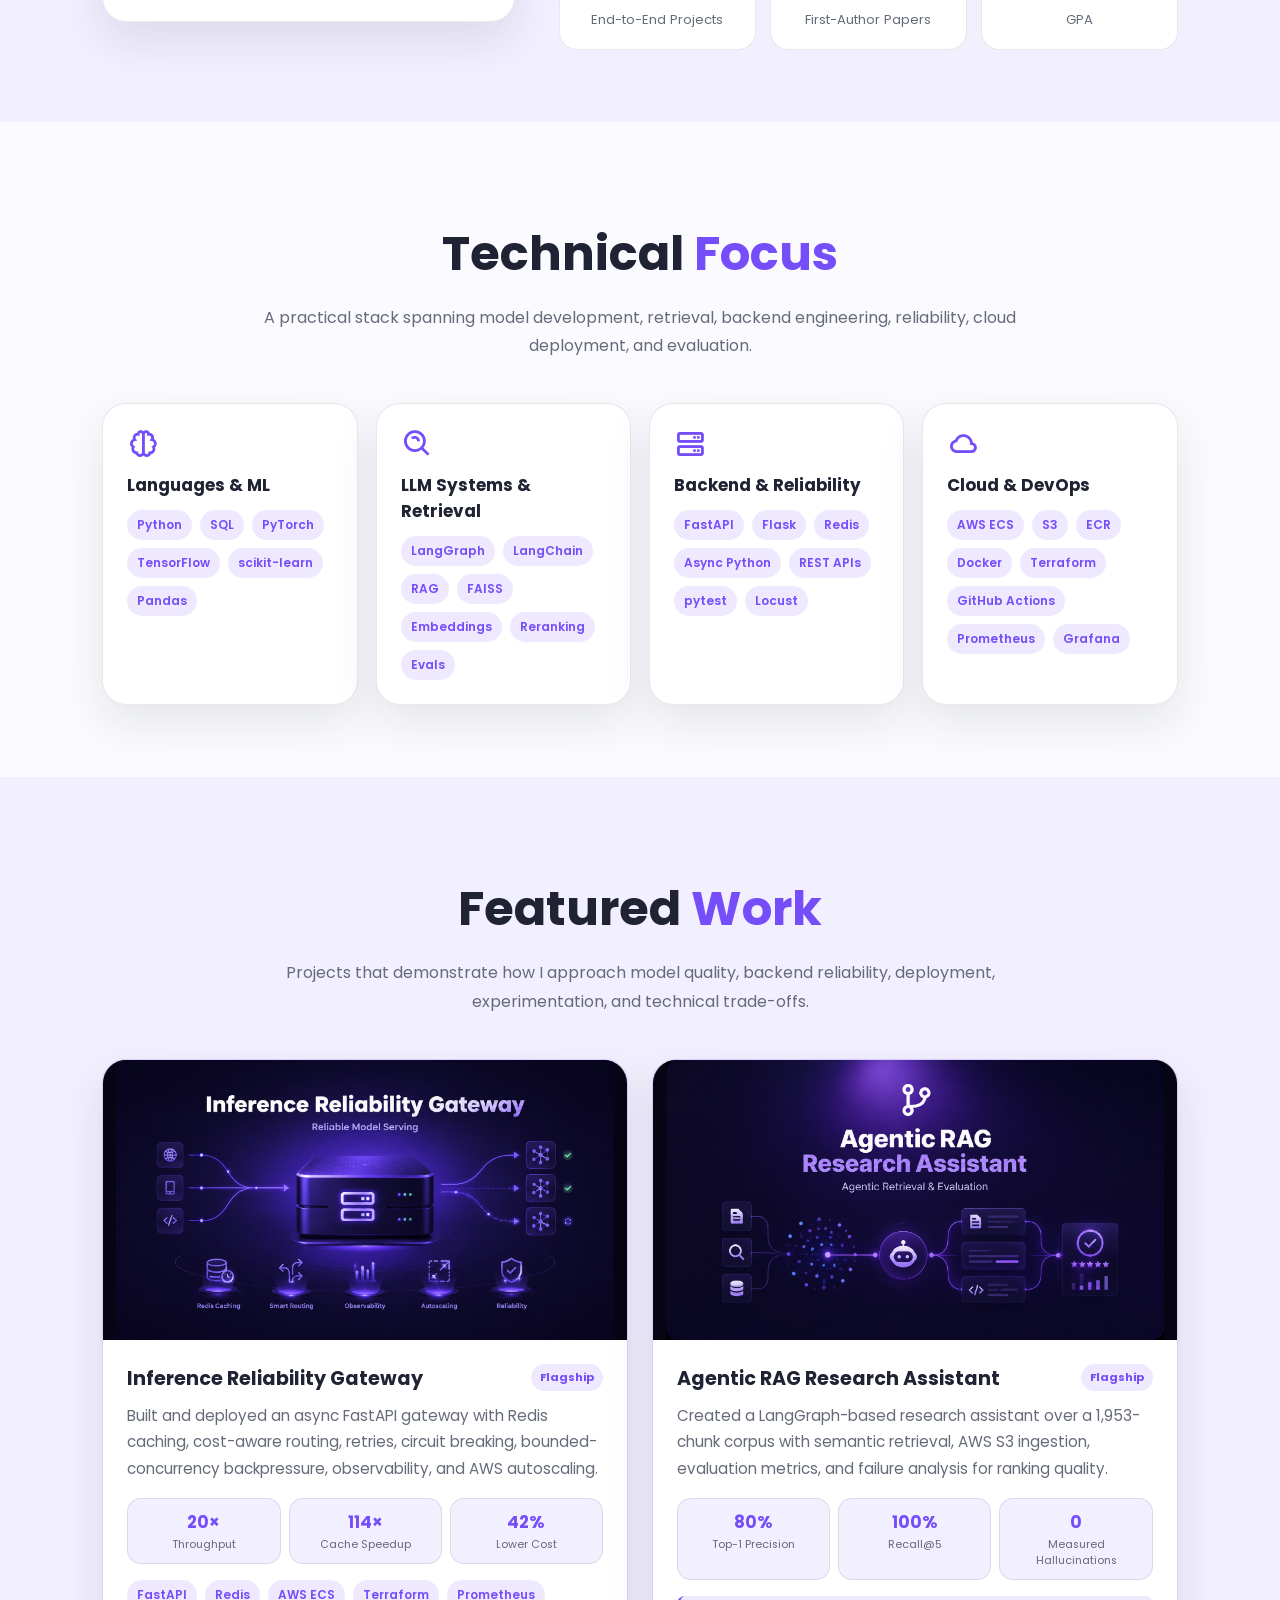
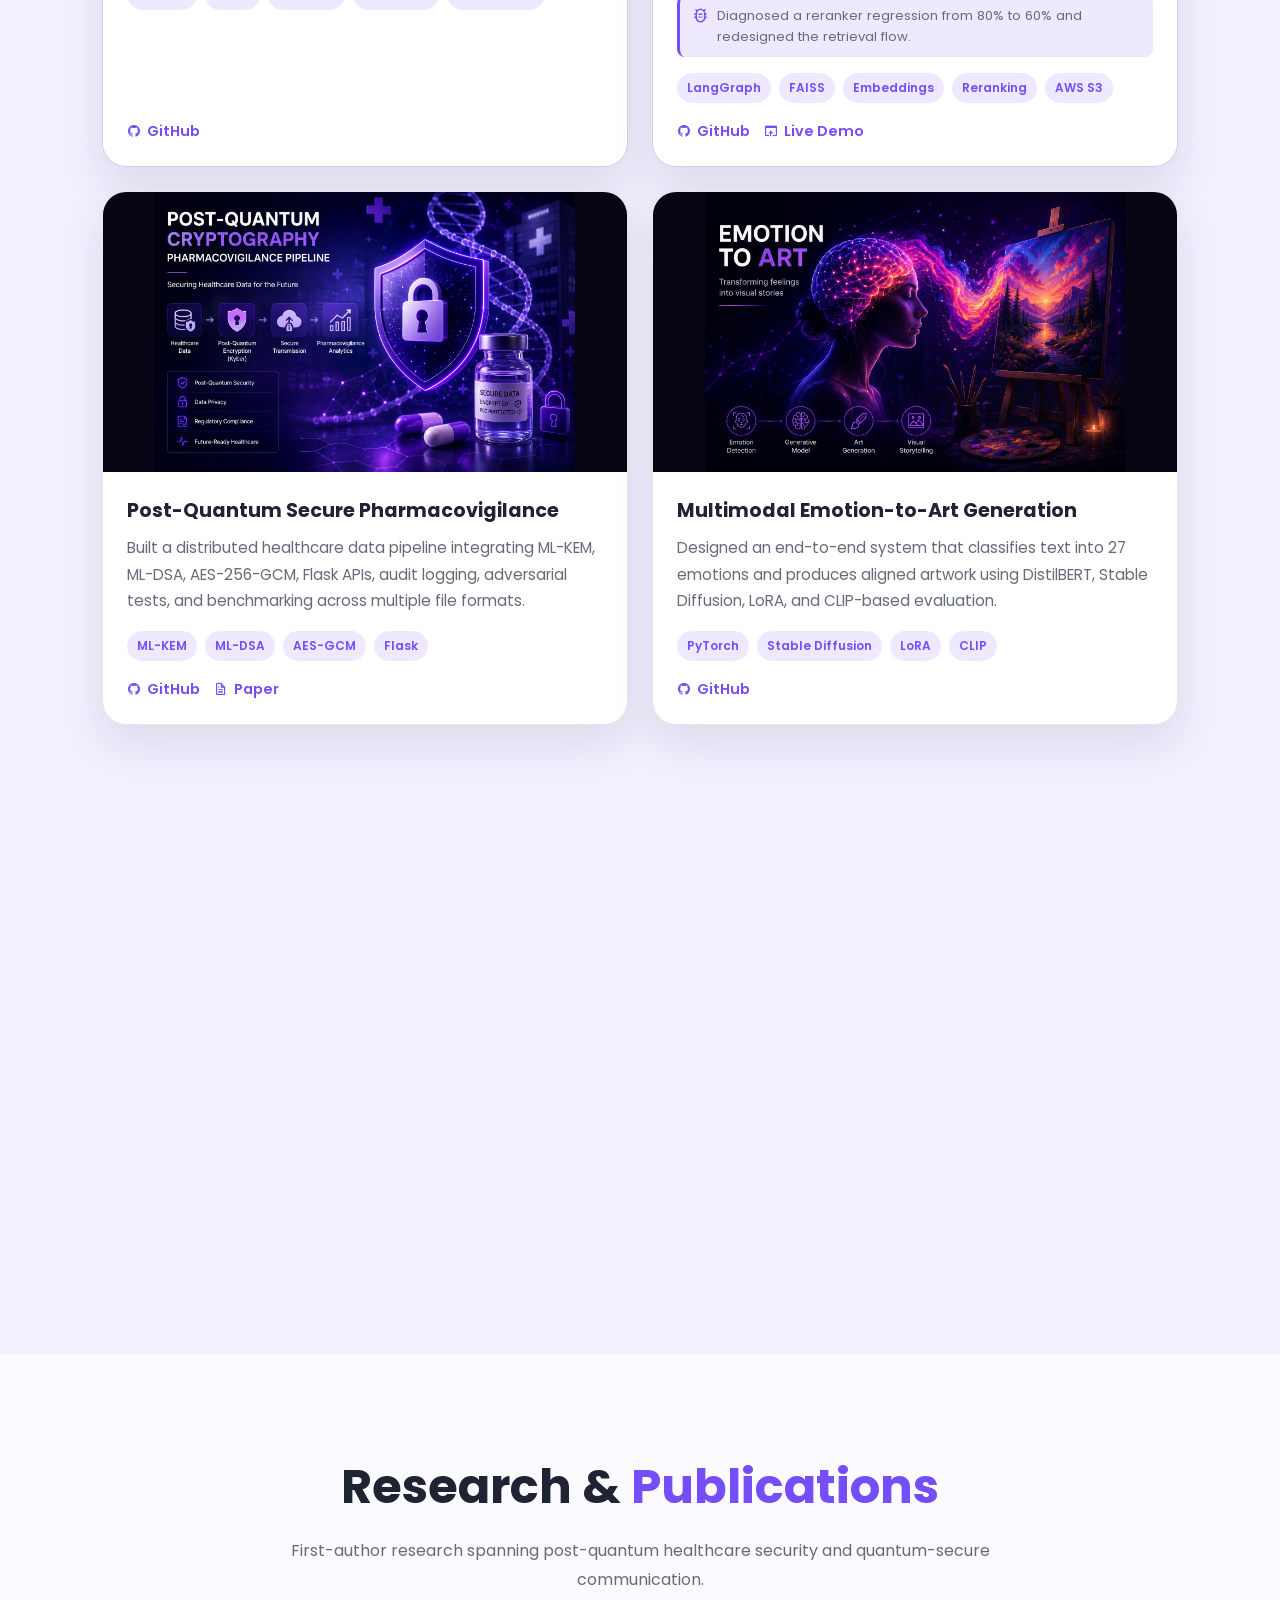
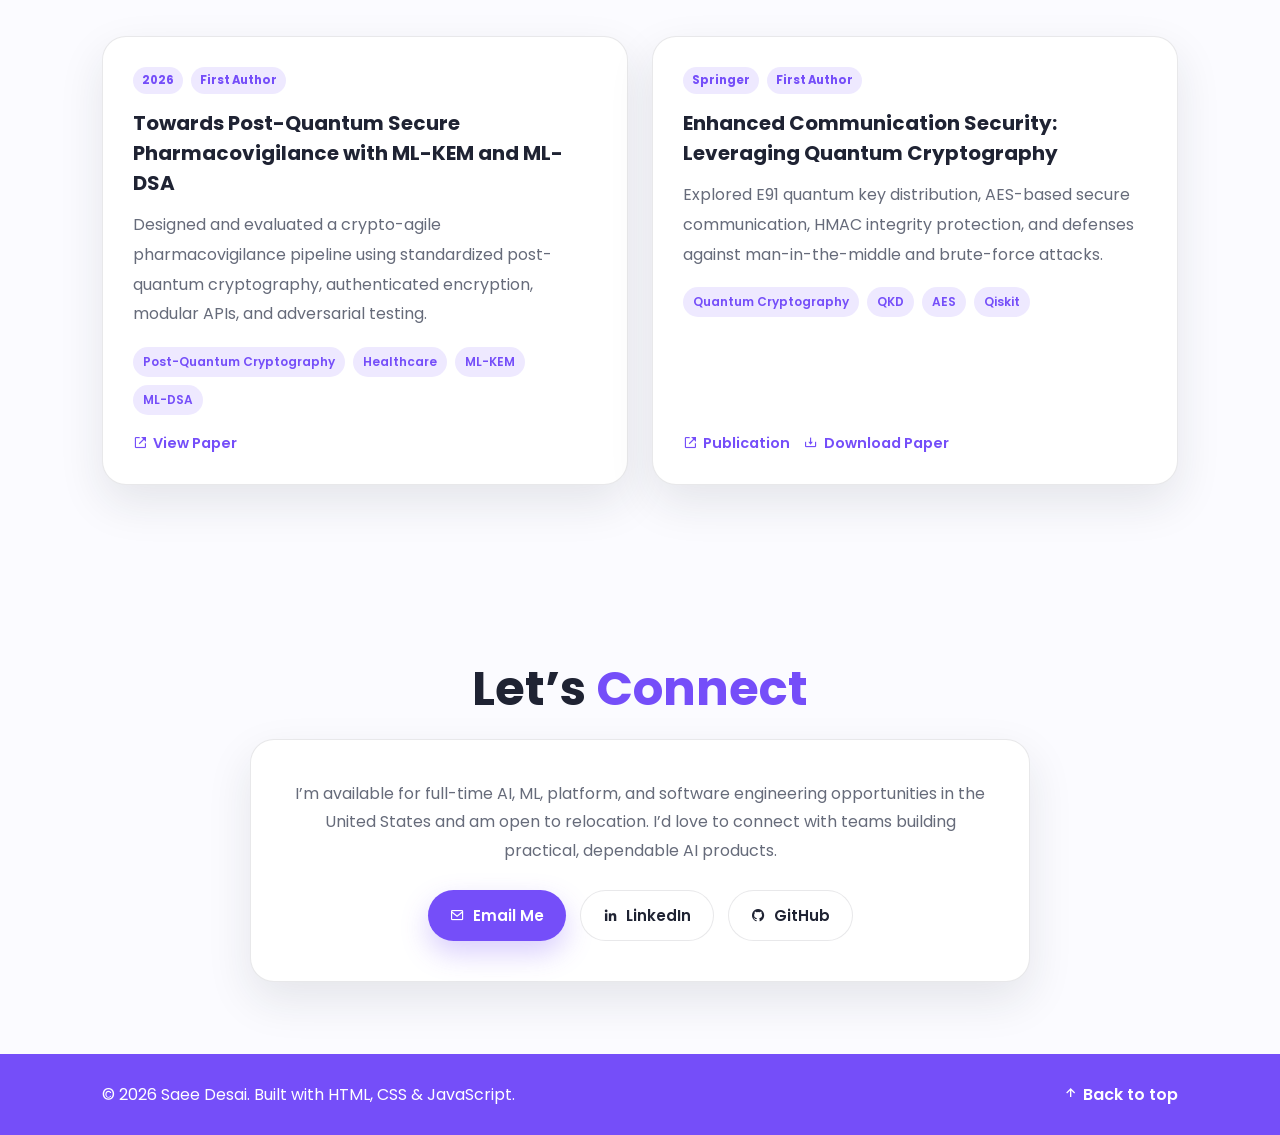
==== commit 2a32eb3d: "Updated projects and images" ====
--- a/index.html
+++ b/index.html
@@ -1,33 +1,27 @@
 <!DOCTYPE html>
 <html lang="en">
-
 <head>
     <meta charset="UTF-8" />
     <meta name="viewport" content="width=device-width, initial-scale=1.0" />
-    <title>Saee Desai | Applied AI & ML Engineer</title>
-    <meta name="description"
-        content="Portfolio of Saee Desai — Applied AI and Machine Learning Engineer specializing in NLP, generative AI, AI systems, and secure data applications." />
-
-    <!-- Favicon -->
+    <meta name="theme-color" content="#754ef9" />
+    <title>Saee Desai | AI & Machine Learning Engineer</title>
+    <meta name="description" content="Portfolio of Saee Desai, an AI and Machine Learning Engineer building reliable inference systems, agentic RAG applications, multimodal models, and secure data platforms." />
+
     <link rel="icon" type="image/png" href="images/android-chrome-192x192.png" />
     <link rel="shortcut icon" type="image/png" href="images/android-chrome-192x192.png" />
-
-    <!-- Icons -->
     <link href="https://unpkg.com/boxicons@2.1.4/css/boxicons.min.css" rel="stylesheet" />
-
-    <!-- Google Font -->
     <link rel="preconnect" href="https://fonts.googleapis.com" />
     <link rel="preconnect" href="https://fonts.gstatic.com" crossorigin />
-    <link href="https://fonts.googleapis.com/css2?family=Poppins:wght@300;400;500;600;700&display=swap"
-        rel="stylesheet" />
+    <link href="https://fonts.googleapis.com/css2?family=Poppins:wght@300;400;500;600;700&display=swap" rel="stylesheet" />
     <link rel="stylesheet" href="style.css" />
 </head>
-
 <body>
+    <a class="skip-link" href="#main-content">Skip to content</a>
+
     <header class="header">
-        <a href="#home" class="logo">Portfolio<span>.</span></a>
-
-        <nav class="navbar">
+        <a href="#home" class="logo" aria-label="Saee Desai home">Portfolio<span>.</span></a>
+
+        <nav class="navbar" id="primary-navigation" aria-label="Primary navigation">
             <a href="#home" class="active">Home</a>
             <a href="#about">About</a>
             <a href="#skills">Skills</a>
@@ -37,93 +31,78 @@
         </nav>
 
         <div class="nav-actions">
-            <button class="icon-btn" id="theme-toggle" aria-label="Toggle dark mode">
-                <i class="bx bx-moon"></i>
+            <button class="icon-btn" id="theme-toggle" type="button" aria-label="Switch to dark mode">
+                <i class="bx bx-moon" aria-hidden="true"></i>
             </button>
-            <button class="icon-btn" id="menu-icon" aria-label="Open navigation menu">
-                <i class="bx bx-menu"></i>
+            <button class="icon-btn" id="menu-icon" type="button" aria-label="Open navigation menu" aria-expanded="false" aria-controls="primary-navigation">
+                <i class="bx bx-menu" aria-hidden="true"></i>
             </button>
         </div>
     </header>
 
-    <main>
+    <main id="main-content">
         <section class="hero" id="home">
             <div class="home-content reveal">
-                <div class="eyebrow"><i class="bx bx-sparkles"></i> Applied AI • ML • NLP</div>
+                <div class="eyebrow"><i class="bx bx-sparkles" aria-hidden="true"></i> AI Systems • ML Infrastructure • Applied ML</div>
                 <h1>Hi, I’m <span>Saee Desai</span>.</h1>
-                <p>
-                    I’m a Data Science graduate from the University of Maryland who likes learning by building. Most of
-                    my projects start with curiosity, a lot of experimentation, and figuring things out along the way :
-                    from NLP systems and generative AI workflows to secure data pipelines and multimodal AI projects.
+                <p class="hero-lead">
+                    I’m an AI and Machine Learning Engineer who learns by building end-to-end systems—from agentic RAG and model evaluation to reliable inference services, cloud infrastructure, and secure data pipelines.
                 </p>
 
                 <div class="hero-buttons">
-                    <a href="resume/Resume_SaeeDesai_ML.pdf" class="btn btn-primary" download>
-                        <i class="bx bx-download"></i> Download Resume
+                    <a href="resume/SaeeDesai_Resume_AI.pdf" class="btn btn-primary" download>
+                        <i class="bx bx-download" aria-hidden="true"></i> Download Resume
                     </a>
                     <a href="#projects" class="btn btn-secondary">
-                        <i class="bx bx-briefcase"></i> View Projects
+                        <i class="bx bx-briefcase" aria-hidden="true"></i> View Featured Work
                     </a>
                 </div>
 
+
                 <div class="socials">
-                    <a href="mailto:saeedesai.dev@gmail.com" aria-label="Email"><i class="bx bx-envelope"></i></a>
-                    <a href="https://www.linkedin.com/in/saee-desai-237519206" target="_blank" rel="noreferrer"
-                        aria-label="LinkedIn"><i class="bx bxl-linkedin"></i></a>
-                    <a href="https://github.com/SaeeDesai" target="_blank" rel="noreferrer" aria-label="GitHub"><i
-                            class="bx bxl-github"></i></a>
+                    <a href="mailto:saeedesai.dev@gmail.com" aria-label="Email Saee"><i class="bx bx-envelope" aria-hidden="true"></i></a>
+                    <a href="https://www.linkedin.com/in/saee-desai-237519206" target="_blank" rel="noreferrer" aria-label="Saee on LinkedIn"><i class="bx bxl-linkedin" aria-hidden="true"></i></a>
+                    <a href="https://github.com/SaeeDesai" target="_blank" rel="noreferrer" aria-label="Saee on GitHub"><i class="bx bxl-github" aria-hidden="true"></i></a>
                 </div>
             </div>
 
             <div class="hero-card reveal">
                 <div class="profile-wrap">
-                    <img src="images/myimg-removebg.png" alt="Saee Desai" />
-                </div>
-
+                    <img src="images/myimg-removebg.png" alt="Portrait of Saee Desai" />
+                </div>
                 <div class="focus-grid">
-                    <div class="focus-pill"><i class="bx bx-message-square-dots"></i> NLP</div>
-                    <div class="focus-pill"><i class="bx bx-brain"></i> GenAI</div>
-                    <div class="focus-pill"><i class="bx bx-git-branch"></i> AI Systems</div>
-                    <div class="focus-pill"><i class="bx bx-shield-quarter"></i> Secure AI</div>
+                    <div class="focus-pill"><i class="bx bx-git-branch" aria-hidden="true"></i> AI Systems</div>
+                    <div class="focus-pill"><i class="bx bx-server" aria-hidden="true"></i> Reliability</div>
+                    <div class="focus-pill"><i class="bx bx-search-alt" aria-hidden="true"></i> RAG & Evals</div>
+                    <div class="focus-pill"><i class="bx bx-cloud" aria-hidden="true"></i> Cloud ML</div>
                 </div>
             </div>
         </section>
 
         <section class="about" id="about">
             <h2 class="section-title reveal">About <span>Me</span></h2>
-            <p class="section-subtitle reveal">
-                I learn best by building — usually starting with curiosity, then slowly turning confusion into something
-                real, tested, and useful.
-            </p>
+            <p class="section-subtitle reveal">I turn unfamiliar problems into working, tested systems; one experiment, failure, and engineering decision at a time.</p>
 
             <div class="about-grid">
                 <div class="about-image reveal">
-                    <img src="images/about_me.png" alt="Saee working on AI projects" />
+                    <img src="images/about_me.png" alt="Saee working on an AI project" loading="lazy" />
                 </div>
 
                 <div class="about-text reveal">
                     <p>
-                        I recently completed my M.S. in Data Science at the University of Maryland, College Park. I
-                        enjoy working on projects that sit somewhere between machine learning, NLP, generative AI, and
-                        real-world systems.
+                        I completed my M.S. in Data Science at the University of Maryland, College Park, where I worked across machine learning, NLP, deep learning, data systems, and computer vision.
                     </p>
                     <p>
-                        Most of the things I’ve learned came from building projects, getting stuck, reading
-                        documentation, experimenting, and slowly improving things over time. I’ve worked with
-                        transformers, diffusion models, LoRA, CLIP, Flask APIs, and post-quantum cryptography pipelines
-                        across different research and personal projects. I like projects where the technical side and
-                        the human side both matter — understanding model behavior, improving reliability, making systems
-                        usable, and turning vague ideas into something real.
+                        My recent work focuses on the engineering around AI: building retrieval pipelines, evaluating model behavior, serving inference reliably, handling overload and failures, monitoring production signals, and deploying systems to AWS. I enjoy projects where model quality and software reliability both matter.
                     </p>
                     <p>
-                        Outside of code, I’m probably listening to music, writing, overthinking a project idea, or
-                        searching for strong coffee.
+                        I’m especially interested in entry-level AI Engineer, Machine Learning Engineer, and AI Platform roles where I can contribute hands-on, learn from strong engineers, and grow into deeper ownership over time.
                     </p>
 
                     <div class="stats">
-                        <div class="stat"><strong>3.8</strong><span>M.S. GPA</span></div>
-                        <div class="stat"><strong>4+</strong><span>AI Projects</span></div>
-                        <div class="stat"><strong>1</strong><span>Springer Publication</span></div>
+                        <div class="stat"><strong>6+</strong><span>End-to-End Projects</span></div>
+                        <div class="stat"><strong>2</strong><span>First-Author Papers</span></div>
+                        <div class="stat"><strong>3.8</strong><span>GPA</span></div>
                     </div>
                 </div>
             </div>
@@ -131,178 +110,163 @@
 
         <section class="skills" id="skills">
             <h2 class="section-title reveal">Technical <span>Focus</span></h2>
-            <p class="section-subtitle reveal">
-                A practical mix of model development, evaluation, API-based systems, and AI workflow design.
-            </p>
+            <p class="section-subtitle reveal">A practical stack spanning model development, retrieval, backend engineering, reliability, cloud deployment, and evaluation.</p>
 
             <div class="skills-grid">
-                <div class="skill-card reveal">
-                    <i class="bx bx-code-alt"></i>
-                    <h3>Languages</h3>
-                    <div class="skill-tags">
-                        <span>Python</span><span>SQL</span><span>C++</span>
-                    </div>
-                </div>
-
-                <div class="skill-card reveal">
-                    <i class="bx bx-brain"></i>
-                    <h3>ML & Deep Learning</h3>
-                    <div class="skill-tags">
-                        <span>PyTorch</span><span>TensorFlow</span><span>scikit-learn</span><span>CNNs</span>
-                    </div>
-                </div>
-
-                <div class="skill-card reveal">
-                    <i class="bx bx-message-square-dots"></i>
-                    <h3>NLP & GenAI</h3>
-                    <div class="skill-tags">
-                        <span>Transformers</span><span>HuggingFace</span><span>LangChain</span><span>LangGraph</span><span>RAG</span>
-                    </div>
-                </div>
-
-                <div class="skill-card reveal">
-                    <i class="bx bx-cloud"></i>
-                    <h3>Systems & Tools</h3>
-                    <div class="skill-tags">
-                        <span>Flask</span><span>REST APIs</span><span>Git</span><span>Linux</span><span>AWS S3</span>
-                    </div>
-                </div>
+                <article class="skill-card reveal">
+                    <i class="bx bx-brain" aria-hidden="true"></i>
+                    <h3>Languages & ML</h3>
+                    <div class="skill-tags">
+                        <span>Python</span><span>SQL</span><span>PyTorch</span><span>TensorFlow</span><span>scikit-learn</span><span>Pandas</span>
+                    </div>
+                </article>
+
+                <article class="skill-card reveal">
+                    <i class="bx bx-search-alt" aria-hidden="true"></i>
+                    <h3>LLM Systems & Retrieval</h3>
+                    <div class="skill-tags">
+                        <span>LangGraph</span><span>LangChain</span><span>RAG</span><span>FAISS</span><span>Embeddings</span><span>Reranking</span><span>Evals</span>
+                    </div>
+                </article>
+
+                <article class="skill-card reveal">
+                    <i class="bx bx-server" aria-hidden="true"></i>
+                    <h3>Backend & Reliability</h3>
+                    <div class="skill-tags">
+                        <span>FastAPI</span><span>Flask</span><span>Redis</span><span>Async Python</span><span>REST APIs</span><span>pytest</span><span>Locust</span>
+                    </div>
+                </article>
+
+                <article class="skill-card reveal">
+                    <i class="bx bx-cloud" aria-hidden="true"></i>
+                    <h3>Cloud & DevOps</h3>
+                    <div class="skill-tags">
+                        <span>AWS ECS</span><span>S3</span><span>ECR</span><span>Docker</span><span>Terraform</span><span>GitHub Actions</span><span>Prometheus</span><span>Grafana</span>
+                    </div>
+                </article>
             </div>
         </section>
 
         <section class="projects" id="projects">
-            <h2 class="section-title reveal">Featured <span>Projects</span></h2>
-            <p class="section-subtitle reveal">
-                Projects that show my current direction: applied AI systems, NLP, generative AI, and secure
-                data workflows.
-            </p>
+            <h2 class="section-title reveal">Featured <span>Work</span></h2>
+            <p class="section-subtitle reveal">Projects that demonstrate how I approach model quality, backend reliability, deployment, experimentation, and technical trade-offs.</p>
 
             <div class="project-grid">
-                <article class="project-card reveal">
-                    <div class="project-image">
-                        <img src="images/reddit-nlp.png" alt="Reddit moderation system" />
-                    </div>
-                    <div class="project-content">
-                        <h3>Real-Time Reddit Moderation & Emotion Analysis</h3>
-                        <p>
-                            Built a real-time NLP pipeline using fine-tuned DistilBERT models for hate speech detection
-                            and emotion classification across Reddit posts and nested comments.
-                        </p>
-                        <div class="project-tags">
-                            <span>DistilBERT</span><span>HateXplain</span><span>GoEmotions</span><span>Flask</span>
-                        </div>
+                <article class="project-card featured reveal">
+                    <div class="project-image"><img src="images/inference.png" alt="Emotion-to-art generation interface" loading="lazy" /></div>
+                    <div class="project-content">
+                        <div class="project-heading-row"><h3>Inference Reliability Gateway</h3><span class="project-badge">Flagship</span></div>
+                        <p>Built and deployed an async FastAPI gateway with Redis caching, cost-aware routing, retries, circuit breaking, bounded-concurrency backpressure, observability, and AWS autoscaling.</p>
+                        <div class="metric-grid">
+                            <div><strong>20×</strong><span>Throughput</span></div>
+                            <div><strong>114×</strong><span>Cache Speedup</span></div>
+                            <div><strong>42%</strong><span>Lower Cost</span></div>
+                        </div>
+                        <div class="project-tags"><span>FastAPI</span><span>Redis</span><span>AWS ECS</span><span>Terraform</span><span>Prometheus</span></div>
                         <div class="project-links">
-                            <a href="https://github.com/SaeeDesai/NLP_Reddit" target="_blank" rel="noreferrer"><i class="bx bxl-github"></i> GitHub</a>
-                            <!--<a href="#" target="_blank" rel="noreferrer"><i class="bx bx-file"></i> Report</a>-->
-                        </div>
-                    </div>
-                </article>
-
-                <article class="project-card reveal">
-                    <div class="project-image">
-                        <img src="images/emotion-to-art.png" alt="Emotion to art generation" />
-                    </div>
-                    <div class="project-content">
-                        <h3>Emotion-to-Art Generation</h3>
-                        <p>
-                            Designed a multimodal system that converts emotional text into generated artwork using
-                            transformer-based emotion embeddings, LoRA, Stable Diffusion, and CLIP evaluation.
-                        </p>
-                        <div class="project-tags">
-                            <span>Stable Diffusion</span><span>LoRA</span><span>CLIP</span><span>Transformers</span>
-                        </div>
+                            <a href="https://github.com/SaeeDesai/inference-reliability-gateway" target="_blank" rel="noreferrer"><i class="bx bxl-github"></i> GitHub</a>
+                        </div>
+                    </div>
+                </article>
+
+                <article class="project-card featured reveal">
+                    <div class="project-image"><img src="images/agentic.png" alt="Emotion-to-art generation interface" loading="lazy" /></div>
+                    <div class="project-content">
+                        <div class="project-heading-row"><h3>Agentic RAG Research Assistant</h3><span class="project-badge">Flagship</span></div>
+                        <p>Created a LangGraph-based research assistant over a 1,953-chunk corpus with semantic retrieval, AWS S3 ingestion, evaluation metrics, and failure analysis for ranking quality.</p>
+                        <div class="metric-grid">
+                            <div><strong>80%</strong><span>Top-1 Precision</span></div>
+                            <div><strong>100%</strong><span>Recall@5</span></div>
+                            <div><strong>0</strong><span>Measured Hallucinations</span></div>
+                        </div>
+                        <div class="project-note"><i class="bx bx-bug-alt"></i> Diagnosed a reranker regression from 80% to 60% and redesigned the retrieval flow.</div>
+                        <div class="project-tags"><span>LangGraph</span><span>FAISS</span><span>Embeddings</span><span>Reranking</span><span>AWS S3</span></div>
                         <div class="project-links">
-                            <a href="https://github.com/SaeeDesai/Emotion-To-Art-Generator" target="_blank"
-                                rel="noreferrer"><i class="bx bxl-github"></i> GitHub</a>
-                            <!--<a href="#" target="_blank" rel="noreferrer"><i class="bx bx-window-open"></i> Demo</a>-->
-                        </div>
-                    </div>
-                </article>
-
-                <article class="project-card reveal">
-                    <div class="project-image">
-                        <img src="images/pqc-pharma.png" alt="Post quantum secure healthcare pipeline" />
-                    </div>
-                    <div class="project-content">
-                        <h3>Post-Quantum Secure Pharmacovigilance Pipeline</h3>
-                        <p>
-                            Built a secure healthcare data pipeline integrating ML-KEM, ML-DSA, AES-256-GCM, Flask APIs,
-                            attack simulation, and benchmarking across multiple file formats.
-                        </p>
-                        <div class="project-tags">
-                            <span>ML-KEM</span><span>ML-DSA</span><span>AES-GCM</span><span>Flask</span>
-                        </div>
+                            <a href="https://github.com/SaeeDesai/research-assistant" target="_blank" rel="noreferrer"><i class="bx bxl-github"></i> GitHub</a>
+                            <a href="https://huggingface.co/spaces/codemon9102/research-assistant" target="_blank" rel="noreferrer"><i class="bx bx-window-open"></i> Live Demo</a>
+                        </div>
+                    </div>
+                </article>
+
+                <article class="project-card reveal">
+                    <div class="project-image"><img src="images/pqc-pharma.png" alt="Post-quantum secure pharmacovigilance pipeline" loading="lazy" /></div>
+                    <div class="project-content">
+                        <h3>Post-Quantum Secure Pharmacovigilance</h3>
+                        <p>Built a distributed healthcare data pipeline integrating ML-KEM, ML-DSA, AES-256-GCM, Flask APIs, audit logging, adversarial tests, and benchmarking across multiple file formats.</p>
+                        <div class="project-tags"><span>ML-KEM</span><span>ML-DSA</span><span>AES-GCM</span><span>Flask</span></div>
                         <div class="project-links">
-                            <a href="https://github.com/saeedesai-coder/Pharma-PQC" target="_blank" rel="noreferrer"><i
-                                    class="bx bxl-github"></i> GitHub</a>
+                            <a href="https://github.com/saeedesai-coder/Pharma-PQC" target="_blank" rel="noreferrer"><i class="bx bxl-github"></i> GitHub</a>
                             <a href="papers/PQC_Technical_Paper.pdf"><i class="bx bx-file"></i> Paper</a>
                         </div>
                     </div>
                 </article>
 
                 <article class="project-card reveal">
-                    <div class="project-image">
-                        <img src="images/fer-project.png" alt="Facial expression recognition" />
-                    </div>
+                    <div class="project-image"><img src="images/emotion-to-art.png" alt="Emotion-to-art generation interface" loading="lazy" /></div>
+                    <div class="project-content">
+                        <h3>Multimodal Emotion-to-Art Generation</h3>
+                        <p>Designed an end-to-end system that classifies text into 27 emotions and produces aligned artwork using DistilBERT, Stable Diffusion, LoRA, and CLIP-based evaluation.</p>
+                        <div class="project-tags"><span>PyTorch</span><span>Stable Diffusion</span><span>LoRA</span><span>CLIP</span></div>
+                        <div class="project-links"><a href="https://github.com/SaeeDesai/Emotion-To-Art-Generator" target="_blank" rel="noreferrer"><i class="bx bxl-github"></i> GitHub</a></div>
+                    </div>
+                </article>
+
+                <article class="project-card reveal">
+                    <div class="project-image"><img src="images/reddit-nlp.png" alt="Reddit moderation and emotion analysis system" loading="lazy" /></div>
+                    <div class="project-content">
+                        <h3>Reddit Moderation & Emotion Analysis</h3>
+                        <p>Built a real-time NLP pipeline using fine-tuned DistilBERT models for hate-speech detection and emotion classification across Reddit posts and nested comments.</p>
+                        <div class="project-tags"><span>DistilBERT</span><span>HateXplain</span><span>GoEmotions</span><span>Flask</span></div>
+                        <div class="project-links"><a href="https://github.com/SaeeDesai/NLP_Reddit" target="_blank" rel="noreferrer"><i class="bx bxl-github"></i> GitHub</a></div>
+                    </div>
+                </article>
+
+                <article class="project-card reveal">
+                    <div class="project-image"><img src="images/fer-project.png" alt="Facial expression recognition project" loading="lazy" /></div>
                     <div class="project-content">
                         <h3>Facial Expression Recognition</h3>
-                        <p>
-                            Built CNN and transfer learning models using MobileNetV2, ResNet, and VGG to classify facial
-                            expressions on a 39,000+ image dataset with class imbalance analysis.
-                        </p>
-                        <div class="project-tags">
-                            <span>CNNs</span><span>Transfer Learning</span><span>TensorFlow</span><span>Computer
-                                Vision</span>
-                        </div>
-                        <div class="project-links">
-                            <a href="https://github.com/SaeeDesai/Facial-Expression-Recognition" target="_blank"
-                                rel="noreferrer"><i class="bx bxl-github"></i> GitHub</a>
-                        </div>
+                        <p>Compared CNN and transfer-learning architectures—including MobileNetV2, ResNet, and VGG—on a 39,000+ image dataset with class-imbalance analysis.</p>
+                        <div class="project-tags"><span>CNNs</span><span>Transfer Learning</span><span>TensorFlow</span><span>Computer Vision</span></div>
+                        <div class="project-links"><a href="https://github.com/SaeeDesai/Facial-Expression-Recognition" target="_blank" rel="noreferrer"><i class="bx bxl-github"></i> GitHub</a></div>
                     </div>
                 </article>
             </div>
         </section>
 
         <section class="research" id="research">
-            <h2 class="section-title reveal">Research & <span>Publication</span></h2>
-            <p class="section-subtitle reveal">
-                Research work connecting secure communication, quantum-safe systems, and applied security pipelines.
-            </p>
-
-            <div class="research-card reveal">
-                <h3>Enhanced Communication Security: Leveraging Quantum Cryptography</h3>
-                <p>
-                    Published with Springer in ICT Analysis and Applications. The work explored quantum key distribution
-                    protocols, AES-based secure communication, and threats such as man-in-the-middle and brute-force
-                    attacks in secure data exchange systems.
-                </p>
-                <div class="project-tags">
-                    <span>Springer</span><span>Quantum Cryptography</span><span>QKD</span><span>AES</span>
-                </div>
-                <div class="project-links">
-                    <a href="https://link.springer.com/chapter/10.1007/978-981-97-9529-1_7" target="_blank"
-                        rel="noreferrer"><i class="bx bx-link-external"></i> Publication</a>
-                    <a href="papers/QKD_Research_Paper.pdf" download><i class="bx bx-download"></i> Download Paper</a>
-                </div>
+            <h2 class="section-title reveal">Research & <span>Publications</span></h2>
+            <p class="section-subtitle reveal">First-author research spanning post-quantum healthcare security and quantum-secure communication.</p>
+
+            <div class="research-grid">
+                <article class="research-card reveal">
+                    <div class="research-meta"><span>2026</span><span>First Author</span></div>
+                    <h3>Towards Post-Quantum Secure Pharmacovigilance with ML-KEM and ML-DSA</h3>
+                    <p>Designed and evaluated a crypto-agile pharmacovigilance pipeline using standardized post-quantum cryptography, authenticated encryption, modular APIs, and adversarial testing.</p>
+                    <div class="project-tags"><span>Post-Quantum Cryptography</span><span>Healthcare</span><span>ML-KEM</span><span>ML-DSA</span></div>
+                    <div class="project-links"><a href="https://arxiv.org/abs/2606.09412" target="_blank" rel="noreferrer"><i class="bx bx-link-external"></i> View Paper</a></div>
+                </article>
+
+                <article class="research-card reveal">
+                    <div class="research-meta"><span>Springer</span><span>First Author</span></div>
+                    <h3>Enhanced Communication Security: Leveraging Quantum Cryptography</h3>
+                    <p>Explored E91 quantum key distribution, AES-based secure communication, HMAC integrity protection, and defenses against man-in-the-middle and brute-force attacks.</p>
+                    <div class="project-tags"><span>Quantum Cryptography</span><span>QKD</span><span>AES</span><span>Qiskit</span></div>
+                    <div class="project-links">
+                        <a href="https://link.springer.com/chapter/10.1007/978-981-97-9529-1_7" target="_blank" rel="noreferrer"><i class="bx bx-link-external"></i> Publication</a>
+                        <a href="papers/QKD_Research_Paper.pdf" download><i class="bx bx-download"></i> Download Paper</a>
+                    </div>
+                </article>
             </div>
         </section>
 
         <section class="contact" id="contact">
             <h2 class="section-title reveal">Let’s <span>Connect</span></h2>
             <div class="contact-card reveal">
-                <p>
-                    I’m currently exploring full-time opportunities in AI/ML, NLP, GenAI, and applied AI systems. If
-                    you’re working on something interesting at the intersection of models, systems, and real-world
-                    impact, I’d love to connect.
-                </p>
+                <p>I’m available for full-time AI, ML, platform, and software engineering opportunities in the United States and am open to relocation. I’d love to connect with teams building practical, dependable AI products.</p>
                 <div class="hero-buttons">
-                    <a href="mailto:saeedesai.dev@gmail.com" class="btn btn-primary"><i class="bx bx-envelope"></i>
-                        Email
-                        Me</a>
-                    <a href="https://www.linkedin.com/in/saee-desai-237519206" target="_blank" rel="noreferrer"
-                        class="btn btn-secondary"><i class="bx bxl-linkedin"></i> LinkedIn</a>
-                    <a href="https://github.com/SaeeDesai" target="_blank" rel="noreferrer" class="btn btn-secondary"><i
-                            class="bx bxl-github"></i> GitHub</a>
+                    <a href="mailto:saeedesai.dev@gmail.com" class="btn btn-primary"><i class="bx bx-envelope"></i> Email Me</a>
+                    <a href="https://www.linkedin.com/in/saee-desai-237519206" target="_blank" rel="noreferrer" class="btn btn-secondary"><i class="bx bxl-linkedin"></i> LinkedIn</a>
+                    <a href="https://github.com/SaeeDesai" target="_blank" rel="noreferrer" class="btn btn-secondary"><i class="bx bxl-github"></i> GitHub</a>
                 </div>
             </div>
         </section>
@@ -312,7 +276,7 @@
         <p>© <span id="year"></span> Saee Desai. Built with HTML, CSS & JavaScript.</p>
         <a href="#home"><i class="bx bx-up-arrow-alt"></i> Back to top</a>
     </footer>
+
     <script src="script.js"></script>
 </body>
-
 </html>
--- a/style.css
+++ b/style.css
@@ -1,743 +1,189 @@
 :root {
-            --bg: #fbfbff;
-            --bg-soft: #f2efff;
-            --card: #ffffff;
-            --text: #1f2333;
-            --muted: #666b7a;
-            --primary: #754ef9;
-            --primary-soft: rgba(117, 78, 249, 0.12);
-            --border: rgba(31, 35, 51, 0.1);
-            --shadow: 0 18px 45px rgba(31, 35, 51, 0.1);
-            --radius: 24px;
-        }
+    --bg: #fbfbff;
+    --bg-soft: #f2efff;
+    --card: #ffffff;
+    --text: #1f2333;
+    --muted: #666b7a;
+    --primary: #754ef9;
+    --primary-strong: #5d38e8;
+    --primary-soft: rgba(117, 78, 249, 0.12);
+    --border: rgba(31, 35, 51, 0.1);
+    --shadow: 0 18px 45px rgba(31, 35, 51, 0.1);
+    --radius: 24px;
+}
 
-        body.dark {
-            --bg: #080617;
-            --bg-soft: #120d2a;
-            --card: #15102c;
-            --text: #f8f7ff;
-            --muted: #b8b3cf;
-            --primary: #a58bff;
-            --primary-soft: rgba(165, 139, 255, 0.16);
-            --border: rgba(255, 255, 255, 0.12);
-            --shadow: 0 18px 45px rgba(0, 0, 0, 0.35);
-        }
+body.dark {
+    --bg: #080617;
+    --bg-soft: #120d2a;
+    --card: #15102c;
+    --text: #f8f7ff;
+    --muted: #b8b3cf;
+    --primary: #a58bff;
+    --primary-strong: #b9a6ff;
+    --primary-soft: rgba(165, 139, 255, 0.16);
+    --border: rgba(255, 255, 255, 0.12);
+    --shadow: 0 18px 45px rgba(0, 0, 0, 0.35);
+}
 
-        * {
-            margin: 0;
-            padding: 0;
-            box-sizing: border-box;
-            text-decoration: none;
-            border: none;
-            outline: none;
-            font-family: "Poppins", sans-serif;
-        }
+* {
+    margin: 0;
+    padding: 0;
+    box-sizing: border-box;
+    text-decoration: none;
+    border: none;
+    font-family: "Poppins", sans-serif;
+}
 
-        html {
-            scroll-behavior: smooth;
-            overflow-x: hidden;
-        }
+html { scroll-behavior: smooth; overflow-x: hidden; }
+body { background: var(--bg); color: var(--text); overflow-x: hidden; transition: background 0.3s ease, color 0.3s ease; }
+button, a { -webkit-tap-highlight-color: transparent; }
+button:focus-visible, a:focus-visible { outline: 3px solid var(--primary); outline-offset: 4px; }
+img { max-width: 100%; display: block; }
+section { padding: 96px 8% 72px; scroll-margin-top: 82px; }
 
-        body {
-            background: var(--bg);
-            color: var(--text);
-            overflow-x: hidden;
-            transition: background 0.3s ease, color 0.3s ease;
-        }
+.skip-link { position: fixed; left: 16px; top: -60px; z-index: 2000; background: var(--primary); color: #fff; padding: 10px 16px; border-radius: 10px; transition: top 0.2s ease; }
+.skip-link:focus { top: 16px; }
 
-        img {
-            max-width: 100%;
-            display: block;
-        }
+.section-title { font-size: clamp(2rem, 4vw, 3rem); text-align: center; margin-bottom: 14px; }
+.section-title span { color: var(--primary); }
+.section-subtitle { max-width: 760px; margin: 0 auto 42px; text-align: center; color: var(--muted); line-height: 1.8; }
 
-        section {
-            padding: 96px 8% 72px;
-        }
+.header { position: fixed; top: 0; left: 0; width: 100%; z-index: 1000; padding: 18px 8%; display: flex; align-items: center; justify-content: space-between; background: rgba(251, 251, 255, 0.78); backdrop-filter: blur(18px); border-bottom: 1px solid transparent; transition: 0.3s ease; }
+body.dark .header { background: rgba(8, 6, 23, 0.78); }
+.header.scrolled { border-bottom-color: var(--border); box-shadow: 0 8px 25px rgba(0, 0, 0, 0.06); }
+.logo { font-weight: 700; font-size: 1.25rem; color: var(--text); letter-spacing: -0.02em; }
+.logo span { color: var(--primary); }
+.navbar { display: flex; align-items: center; gap: 28px; }
+.navbar a { color: var(--muted); font-size: 0.95rem; font-weight: 500; transition: 0.25s ease; }
+.navbar a:hover, .navbar a.active { color: var(--primary); }
+.nav-actions { display: flex; align-items: center; gap: 14px; }
+.icon-btn { width: 42px; height: 42px; display: inline-flex; align-items: center; justify-content: center; border-radius: 50%; background: var(--primary-soft); color: var(--primary); font-size: 1.35rem; cursor: pointer; transition: 0.25s ease; }
+.icon-btn:hover { transform: translateY(-2px); }
+#menu-icon { display: none; }
 
-        .section-title {
-            font-size: clamp(2rem, 4vw, 3rem);
-            text-align: center;
-            margin-bottom: 14px;
-        }
+.hero { min-height: 100vh; display: grid; grid-template-columns: 1.15fr 0.85fr; gap: 56px; align-items: center; padding-top: 130px; position: relative; }
+.hero::before { content: ""; position: absolute; width: 420px; height: 420px; border-radius: 50%; background: radial-gradient(circle, var(--primary-soft), transparent 68%); top: 90px; right: -120px; z-index: -1; }
+.eyebrow { display: inline-flex; align-items: center; gap: 8px; padding: 8px 14px; border: 1px solid var(--border); border-radius: 999px; background: var(--card); color: var(--primary); font-size: 0.86rem; font-weight: 600; margin-bottom: 22px; box-shadow: var(--shadow); }
+.hero h1 { font-size: clamp(2.75rem, 7vw, 5.7rem); line-height: 1.05; letter-spacing: -0.06em; margin-bottom: 18px; }
+.hero h1 span { color: var(--primary); }
+.hero-lead { color: var(--muted); font-size: 1.05rem; line-height: 1.9; max-width: 700px; margin-bottom: 28px; }
+.hero-buttons { display: flex; flex-wrap: wrap; gap: 14px; margin-bottom: 22px; }
+.btn { display: inline-flex; align-items: center; justify-content: center; gap: 8px; padding: 13px 22px; border-radius: 999px; font-weight: 600; font-size: 0.95rem; transition: 0.25s ease; cursor: pointer; }
+.btn-primary { background: var(--primary); color: #fff; box-shadow: 0 12px 28px rgba(117, 78, 249, 0.28); }
+.btn-primary:hover { background: var(--primary-strong); }
+.btn-secondary { background: var(--card); color: var(--text); border: 1px solid var(--border); }
+.btn:hover { transform: translateY(-3px); }
+.availability { display: flex; align-items: center; gap: 9px; color: var(--muted); font-size: 0.88rem; margin-bottom: 20px; }
+.availability span { width: 9px; height: 9px; border-radius: 50%; background: #28b463; box-shadow: 0 0 0 5px rgba(40,180,99,.12); }
+.socials { display: flex; gap: 12px; }
+.socials a { width: 42px; height: 42px; border-radius: 50%; display: inline-flex; align-items: center; justify-content: center; background: var(--card); border: 1px solid var(--border); color: var(--primary); font-size: 1.35rem; transition: 0.25s ease; }
+.socials a:hover { background: var(--primary); color: #fff; transform: translateY(-3px); }
+.hero-card { background: linear-gradient(145deg, var(--card), var(--bg-soft)); border: 1px solid var(--border); border-radius: var(--radius); box-shadow: var(--shadow); padding: 28px; position: relative; overflow: hidden; }
+.hero-card::before { content: ""; position: absolute; width: 160px; height: 160px; border-radius: 50%; background: var(--primary-soft); right: -55px; top: -55px; }
+.profile-wrap { position: relative; width: min(270px, 80%); aspect-ratio: 1; margin: 0 auto 24px; border-radius: 50%; padding: 8px; background: linear-gradient(135deg, var(--primary), transparent); }
+.profile-wrap img { width: 100%; height: 100%; object-fit: cover; border-radius: 50%; background: var(--bg-soft); }
+.focus-grid { display: grid; grid-template-columns: repeat(2, 1fr); gap: 12px; }
+.focus-pill { padding: 14px; border-radius: 18px; background: var(--card); border: 1px solid var(--border); display: flex; align-items: center; gap: 10px; font-weight: 600; color: var(--text); }
+.focus-pill i { color: var(--primary); font-size: 1.35rem; }
 
-        .section-title span {
-            color: var(--primary);
-        }
+.about, .projects { background: var(--bg-soft); }
+.about-grid { display: grid; grid-template-columns: 0.8fr 1.2fr; gap: 44px; align-items: center; }
+.about-image { border-radius: var(--radius); overflow: hidden; border: 1px solid var(--border); box-shadow: var(--shadow); background: var(--card); }
+.about-image img { width: 100%; height: 100%; object-fit: cover; }
+.about-text p { color: var(--muted); line-height: 1.9; margin-bottom: 18px; font-size: 1rem; }
+.stats { display: grid; grid-template-columns: repeat(3, 1fr); gap: 14px; margin-top: 26px; }
+.stat { background: var(--card); border: 1px solid var(--border); border-radius: 18px; padding: 18px; text-align: center; }
+.stat strong { display: block; color: var(--primary); font-size: 1.5rem; margin-bottom: 4px; }
+.stat span { color: var(--muted); font-size: 0.82rem; }
 
-        .section-subtitle {
-            max-width: 720px;
-            margin: 0 auto 42px;
-            text-align: center;
-            color: var(--muted);
-            line-height: 1.8;
-        }
+.skills-grid { display: grid; grid-template-columns: repeat(4, 1fr); gap: 18px; }
+.skill-card { background: var(--card); border: 1px solid var(--border); border-radius: var(--radius); padding: 24px; box-shadow: var(--shadow); transition: 0.25s ease; }
+.skill-card:hover { transform: translateY(-6px); }
+.skill-card > i { color: var(--primary); font-size: 2rem; margin-bottom: 12px; }
+.skill-card h3 { margin-bottom: 12px; font-size: 1.05rem; }
+.skill-tags, .project-tags { display: flex; flex-wrap: wrap; gap: 8px; }
+.skill-tags span, .project-tags span { padding: 6px 10px; border-radius: 999px; background: var(--primary-soft); color: var(--primary); font-size: 0.75rem; font-weight: 600; }
 
-        .header {
-            position: fixed;
-            top: 0;
-            left: 0;
-            width: 100%;
-            z-index: 1000;
-            padding: 18px 8%;
-            display: flex;
-            align-items: center;
-            justify-content: space-between;
-            background: rgba(251, 251, 255, 0.78);
-            backdrop-filter: blur(18px);
-            border-bottom: 1px solid transparent;
-            transition: 0.3s ease;
-        }
+.project-grid { display: grid; grid-template-columns: repeat(2, 1fr); gap: 24px; }
+.project-card { background: var(--card); border: 1px solid var(--border); border-radius: var(--radius); overflow: hidden; box-shadow: var(--shadow); transition: 0.25s ease; display: flex; flex-direction: column; }
+.project-card:hover { transform: translateY(-8px); }
+.project-card.featured { border-color: rgba(117,78,249,.28); }
+.project-image { height: 280px; background: #070514; overflow: hidden; }
+.project-image img { width: 100%; height: 100%; object-fit: contain; transition: 0.4s ease; }
+.project-card:hover .project-image img { transform: scale(1.05); }
+.project-gradient { display: flex; flex-direction: column; align-items: center; justify-content: center; gap: 14px; color: #fff; font-weight: 600; letter-spacing: .01em; }
+.project-gradient i { font-size: 4rem; }
+.gateway-visual { background: radial-gradient(circle at 70% 20%, #9c82ff, transparent 30%), linear-gradient(135deg, #181029, #4e2ed4); }
+.rag-visual { background: radial-gradient(circle at 25% 25%, #9c82ff, transparent 28%), linear-gradient(135deg, #0d1d32, #4d2bb7); }
+.project-content { padding: 24px; display: flex; flex-direction: column; flex: 1; }
+.project-heading-row { display: flex; align-items: flex-start; justify-content: space-between; gap: 12px; }
+.project-content h3 { font-size: 1.2rem; margin-bottom: 10px; }
+.project-content p { color: var(--muted); line-height: 1.75; margin-bottom: 16px; font-size: 0.95rem; }
+.project-badge { color: var(--primary); background: var(--primary-soft); padding: 5px 9px; border-radius: 999px; font-size: .7rem; font-weight: 700; white-space: nowrap; }
+.metric-grid { display: grid; grid-template-columns: repeat(3, 1fr); gap: 8px; margin: 0 0 16px; }
+.metric-grid div { background: var(--bg-soft); border: 1px solid var(--border); border-radius: 14px; padding: 10px; text-align: center; }
+.metric-grid strong { display: block; color: var(--primary); font-size: 1.05rem; }
+.metric-grid span { display: block; color: var(--muted); font-size: .68rem; margin-top: 2px; }
+.project-note { display: flex; gap: 8px; align-items: flex-start; padding: 10px 12px; border-left: 3px solid var(--primary); background: var(--primary-soft); color: var(--muted); border-radius: 8px; font-size: .82rem; line-height: 1.55; margin: 0 0 16px; }
+.project-note i { color: var(--primary); font-size: 1.05rem; margin-top: 2px; }
+.project-tags { margin-bottom: 18px; }
+.project-links { display: flex; gap: 14px; flex-wrap: wrap; margin-top: auto; }
+.project-links a { color: var(--primary); font-weight: 600; font-size: 0.9rem; display: inline-flex; gap: 6px; align-items: center; }
+.project-links a:hover { text-decoration: underline; }
 
-        body.dark .header {
-            background: rgba(8, 6, 23, 0.78);
-        }
+.research-grid { display: grid; grid-template-columns: repeat(2, 1fr); gap: 24px; max-width: 1100px; margin: 0 auto; }
+.research-card { background: var(--card); border: 1px solid var(--border); border-radius: var(--radius); padding: 30px; box-shadow: var(--shadow); display: flex; flex-direction: column; }
+.research-meta { display: flex; gap: 8px; flex-wrap: wrap; margin-bottom: 14px; }
+.research-meta span { background: var(--primary-soft); color: var(--primary); padding: 5px 9px; border-radius: 999px; font-size: .72rem; font-weight: 700; }
+.research-card h3 { margin-bottom: 12px; font-size: 1.25rem; }
+.research-card p { color: var(--muted); line-height: 1.85; margin-bottom: 18px; }
 
-        .header.scrolled {
-            border-bottom-color: var(--border);
-            box-shadow: 0 8px 25px rgba(0, 0, 0, 0.06);
-        }
+.contact { text-align: center; }
+.contact-card { max-width: 780px; margin: 0 auto; background: var(--card); border: 1px solid var(--border); border-radius: var(--radius); padding: 40px; box-shadow: var(--shadow); display: flex; flex-direction: column; align-items: center; text-align: center; }
+.contact-card p { color: var(--muted); line-height: 1.8; margin-bottom: 24px; }
+.contact-card .hero-buttons { justify-content: center; margin-bottom: 0; }
+.footer { padding: 28px 8%; background: var(--primary); color: #fff; display: flex; justify-content: space-between; align-items: center; gap: 16px; flex-wrap: wrap; }
+.footer a { color: #fff; font-weight: 600; }
 
-        .logo {
-            font-weight: 700;
-            font-size: 1.25rem;
-            color: var(--text);
-            letter-spacing: -0.02em;
-        }
+.reveal { opacity: 0; transform: translateY(24px); transition: opacity 0.7s ease, transform 0.7s ease; }
+.reveal.show { opacity: 1; transform: translateY(0); }
 
-        .logo span {
-            color: var(--primary);
-        }
+@media (max-width: 1100px) {
+    section { padding-inline: 6%; }
+    .hero, .about-grid { grid-template-columns: 1fr; }
+    .hero { text-align: center; gap: 38px; }
+    .hero-lead, .hero-buttons, .socials, .availability { margin-left: auto; margin-right: auto; justify-content: center; }
+    .about-image { max-width: 420px; margin: 0 auto; }
+    .skills-grid { grid-template-columns: repeat(2, 1fr); }
+}
 
-        .navbar {
-            display: flex;
-            align-items: center;
-            gap: 28px;
-        }
+@media (max-width: 800px) {
+    .header { padding: 16px 5%; }
+    #menu-icon { display: inline-flex; }
+    .navbar { position: absolute; top: 74px; left: 5%; right: 5%; flex-direction: column; align-items: flex-start; gap: 0; padding: 18px; border-radius: 18px; background: var(--card); border: 1px solid var(--border); box-shadow: var(--shadow); opacity: 0; visibility: hidden; pointer-events: none; transform: translateY(-10px); transition: 0.25s ease; }
+    .navbar.active { opacity: 1; visibility: visible; pointer-events: auto; transform: translateY(0); }
+    .navbar a { width: 100%; padding: 13px 8px; }
+    .hero { padding-top: 115px; min-height: auto; }
+    .hero h1 { font-size: 3.2rem; }
+    .hero-card { padding: 22px; }
+    .focus-grid, .stats, .skills-grid, .project-grid, .research-grid { grid-template-columns: 1fr; }
+    .project-image { height: 240px; }
+    .contact-card { padding: 28px 20px; }
+}
 
-        .navbar a {
-            color: var(--muted);
-            font-size: 0.95rem;
-            font-weight: 500;
-            transition: 0.25s ease;
-            position: relative;
-        }
+@media (max-width: 480px) {
+    section { padding: 82px 5% 56px; }
+    .hero h1 { font-size: 2.75rem; }
+    .hero-lead, .about-text p, .project-content p, .research-card p, .contact-card p { font-size: 0.95rem; }
+    .hero-buttons { flex-direction: column; }
+    .btn { width: 100%; }
+    .metric-grid { grid-template-columns: 1fr; }
+    .project-heading-row { flex-direction: column; }
+    .footer { justify-content: center; text-align: center; }
+}
 
-        .navbar a:hover,
-        .navbar a.active {
-            color: var(--primary);
-        }
-
-        .nav-actions {
-            display: flex;
-            align-items: center;
-            gap: 14px;
-        }
-
-        .icon-btn {
-            width: 42px;
-            height: 42px;
-            display: inline-flex;
-            align-items: center;
-            justify-content: center;
-            border-radius: 50%;
-            background: var(--primary-soft);
-            color: var(--primary);
-            font-size: 1.35rem;
-            cursor: pointer;
-            transition: 0.25s ease;
-        }
-
-        .icon-btn:hover {
-            transform: translateY(-2px);
-        }
-
-        #menu-icon {
-            display: none;
-        }
-
-        .hero {
-            min-height: 100vh;
-            display: grid;
-            grid-template-columns: 1.15fr 0.85fr;
-            gap: 56px;
-            align-items: center;
-            padding-top: 130px;
-            position: relative;
-        }
-
-        .hero::before {
-            content: "";
-            position: absolute;
-            width: 420px;
-            height: 420px;
-            border-radius: 50%;
-            background: radial-gradient(circle, var(--primary-soft), transparent 68%);
-            top: 90px;
-            right: -120px;
-            z-index: -1;
-        }
-
-        .eyebrow {
-            display: inline-flex;
-            align-items: center;
-            gap: 8px;
-            padding: 8px 14px;
-            border: 1px solid var(--border);
-            border-radius: 999px;
-            background: var(--card);
-            color: var(--primary);
-            font-size: 0.9rem;
-            font-weight: 600;
-            margin-bottom: 22px;
-            box-shadow: var(--shadow);
-        }
-
-        .hero h1 {
-            font-size: clamp(2.75rem, 7vw, 5.7rem);
-            line-height: 1.05;
-            letter-spacing: -0.06em;
-            margin-bottom: 18px;
-        }
-
-        .hero h1 span {
-            color: var(--primary);
-        }
-
-        .hero p {
-            color: var(--muted);
-            font-size: 1.05rem;
-            line-height: 1.9;
-            max-width: 660px;
-            margin-bottom: 28px;
-        }
-
-        .hero-buttons {
-            display: flex;
-            flex-wrap: wrap;
-            gap: 14px;
-            margin-bottom: 28px;
-        }
-
-        .btn {
-            display: inline-flex;
-            align-items: center;
-            justify-content: center;
-            gap: 8px;
-            padding: 13px 22px;
-            border-radius: 999px;
-            font-weight: 600;
-            font-size: 0.95rem;
-            transition: 0.25s ease;
-            cursor: pointer;
-        }
-
-        .btn-primary {
-            background: var(--primary);
-            color: #fff;
-            box-shadow: 0 12px 28px rgba(117, 78, 249, 0.28);
-        }
-
-        .btn-secondary {
-            background: var(--card);
-            color: var(--text);
-            border: 1px solid var(--border);
-        }
-
-        .btn:hover {
-            transform: translateY(-3px);
-        }
-
-        .socials {
-            display: flex;
-            gap: 12px;
-        }
-
-        .socials a {
-            width: 42px;
-            height: 42px;
-            border-radius: 50%;
-            display: inline-flex;
-            align-items: center;
-            justify-content: center;
-            background: var(--card);
-            border: 1px solid var(--border);
-            color: var(--primary);
-            font-size: 1.35rem;
-            transition: 0.25s ease;
-        }
-
-        .socials a:hover {
-            background: var(--primary);
-            color: #fff;
-            transform: translateY(-3px);
-        }
-
-        .hero-card {
-            background: linear-gradient(145deg, var(--card), var(--bg-soft));
-            border: 1px solid var(--border);
-            border-radius: var(--radius);
-            box-shadow: var(--shadow);
-            padding: 28px;
-            position: relative;
-            overflow: hidden;
-        }
-
-        .hero-card::before {
-            content: "";
-            position: absolute;
-            width: 160px;
-            height: 160px;
-            border-radius: 50%;
-            background: var(--primary-soft);
-            right: -55px;
-            top: -55px;
-        }
-
-        .profile-wrap {
-            position: relative;
-            width: min(270px, 80%);
-            aspect-ratio: 1;
-            margin: 0 auto 24px;
-            border-radius: 50%;
-            padding: 8px;
-            background: linear-gradient(135deg, var(--primary), transparent);
-        }
-
-        .profile-wrap img {
-            width: 100%;
-            height: 100%;
-            object-fit: cover;
-            border-radius: 50%;
-            background: var(--bg-soft);
-        }
-
-        .focus-grid {
-            display: grid;
-            grid-template-columns: repeat(2, 1fr);
-            gap: 12px;
-        }
-
-        .focus-pill {
-            padding: 14px;
-            border-radius: 18px;
-            background: var(--card);
-            border: 1px solid var(--border);
-            display: flex;
-            align-items: center;
-            gap: 10px;
-            font-weight: 600;
-            color: var(--text);
-        }
-
-        .focus-pill i {
-            color: var(--primary);
-            font-size: 1.35rem;
-        }
-
-        .about {
-            background: var(--bg-soft);
-        }
-
-        .about-grid {
-            display: grid;
-            grid-template-columns: 0.8fr 1.2fr;
-            gap: 44px;
-            align-items: center;
-        }
-
-        .about-image {
-            border-radius: var(--radius);
-            overflow: hidden;
-            border: 1px solid var(--border);
-            box-shadow: var(--shadow);
-            background: var(--card);
-        }
-
-        .about-image img {
-            width: 100%;
-            height: 100%;
-            object-fit: cover;
-        }
-
-        .about-text p {
-            color: var(--muted);
-            line-height: 1.9;
-            margin-bottom: 18px;
-            font-size: 1rem;
-        }
-
-        .stats {
-            display: grid;
-            grid-template-columns: repeat(3, 1fr);
-            gap: 14px;
-            margin-top: 26px;
-        }
-
-        .stat {
-            background: var(--card);
-            border: 1px solid var(--border);
-            border-radius: 18px;
-            padding: 18px;
-            text-align: center;
-        }
-
-        .stat strong {
-            display: block;
-            color: var(--primary);
-            font-size: 1.5rem;
-            margin-bottom: 4px;
-        }
-
-        .stat span {
-            color: var(--muted);
-            font-size: 0.85rem;
-        }
-
-        .skills-grid {
-            display: grid;
-            grid-template-columns: repeat(4, 1fr);
-            gap: 18px;
-        }
-
-        .skill-card {
-            background: var(--card);
-            border: 1px solid var(--border);
-            border-radius: var(--radius);
-            padding: 24px;
-            box-shadow: var(--shadow);
-            transition: 0.25s ease;
-        }
-
-        .skill-card:hover {
-            transform: translateY(-6px);
-        }
-
-        .skill-card i {
-            color: var(--primary);
-            font-size: 2rem;
-            margin-bottom: 12px;
-        }
-
-        .skill-card h3 {
-            margin-bottom: 12px;
-            font-size: 1.05rem;
-        }
-
-        .skill-tags {
-            display: flex;
-            flex-wrap: wrap;
-            gap: 8px;
-        }
-
-        .skill-tags span {
-            padding: 6px 10px;
-            border-radius: 999px;
-            background: var(--primary-soft);
-            color: var(--primary);
-            font-size: 0.78rem;
-            font-weight: 600;
-        }
-
-        .projects {
-            background: var(--bg-soft);
-        }
-
-        .project-grid {
-            display: grid;
-            grid-template-columns: repeat(2, 1fr);
-            gap: 24px;
-        }
-
-        .project-card {
-            background: var(--card);
-            border: 1px solid var(--border);
-            border-radius: var(--radius);
-            overflow: hidden;
-            box-shadow: var(--shadow);
-            transition: 0.25s ease;
-            display: flex;
-            flex-direction: column;
-        }
-
-        .project-card:hover {
-            transform: translateY(-8px);
-        }
-
-        .project-image {
-            height: 280px;
-            background: #070514;
-            overflow: hidden;
-        }
-
-        .project-image img {
-            width: 100%;
-            height: 100%;
-            object-fit: contain;
-            transition: 0.4s ease;
-        }
-
-        .project-card:hover .project-image img {
-            transform: scale(1.06);
-        }
-
-        .project-content {
-            padding: 24px;
-            display: flex;
-            flex-direction: column;
-            flex: 1;
-        }
-
-        .project-content h3 {
-            font-size: 1.2rem;
-            margin-bottom: 10px;
-        }
-
-        .project-content p {
-            color: var(--muted);
-            line-height: 1.75;
-            margin-bottom: 16px;
-            font-size: 0.95rem;
-            flex: 1;
-        }
-
-        .project-tags {
-            display: flex;
-            flex-wrap: wrap;
-            gap: 8px;
-            margin-bottom: 18px;
-        }
-
-        .project-tags span {
-            padding: 6px 10px;
-            border-radius: 999px;
-            background: var(--primary-soft);
-            color: var(--primary);
-            font-size: 0.75rem;
-            font-weight: 600;
-        }
-
-        .project-links {
-            display: flex;
-            gap: 12px;
-            flex-wrap: wrap;
-        }
-
-        .project-links a {
-            color: var(--primary);
-            font-weight: 600;
-            font-size: 0.9rem;
-            display: inline-flex;
-            gap: 6px;
-            align-items: center;
-        }
-
-        .research-card {
-            background: var(--card);
-            border: 1px solid var(--border);
-            border-radius: var(--radius);
-            padding: 30px;
-            box-shadow: var(--shadow);
-            max-width: 900px;
-            margin: 0 auto;
-        }
-
-        .research-card h3 {
-            margin-bottom: 12px;
-            font-size: 1.35rem;
-        }
-
-        .research-card p {
-            color: var(--muted);
-            line-height: 1.85;
-            margin-bottom: 18px;
-        }
-
-        .contact {
-            text-align: center;
-        }
-
-        .contact-card {
-            max-width: 760px;
-            margin: 0 auto;
-            background: var(--card);
-            border: 1px solid var(--border);
-            border-radius: var(--radius);
-            padding: 40px;
-            box-shadow: var(--shadow);
-
-            display: flex;
-            flex-direction: column;
-            align-items: center;
-            justify-content: center;
-
-            text-align: center;
-        }
-
-        .contact-card p {
-            color: var(--muted);
-            line-height: 1.8;
-            margin-bottom: 24px;
-        }
-
-        .contact-card .hero-buttons {
-            justify-content: center;
-        }
-
-        .footer {
-            padding: 28px 8%;
-            background: var(--primary);
-            color: #fff;
-            display: flex;
-            justify-content: space-between;
-            align-items: center;
-            gap: 16px;
-            flex-wrap: wrap;
-        }
-
-        .footer a {
-            color: #fff;
-            font-weight: 600;
-        }
-
-        .reveal {
-            opacity: 0;
-            transform: translateY(24px);
-            transition: opacity 0.7s ease, transform 0.7s ease;
-        }
-
-        .reveal.show {
-            opacity: 1;
-            transform: translateY(0);
-        }
-
-        @media (max-width: 1024px) {
-            section {
-                padding-inline: 6%;
-            }
-
-            .hero,
-            .about-grid {
-                grid-template-columns: 1fr;
-            }
-
-            .hero {
-                text-align: center;
-                gap: 38px;
-            }
-
-            .hero p,
-            .hero-buttons,
-            .socials {
-                margin-left: auto;
-                margin-right: auto;
-                justify-content: center;
-            }
-
-            .about-image {
-                max-width: 420px;
-                margin: 0 auto;
-            }
-
-            .skills-grid {
-                grid-template-columns: repeat(2, 1fr);
-            }
-        }
-
-        @media (max-width: 768px) {
-            .header {
-                padding: 16px 5%;
-            }
-
-            #menu-icon {
-                display: inline-flex;
-            }
-
-            .navbar {
-                position: absolute;
-                top: 74px;
-                left: 5%;
-                right: 5%;
-                flex-direction: column;
-                align-items: flex-start;
-                gap: 0;
-                padding: 18px;
-                border-radius: 18px;
-                background: var(--card);
-                border: 1px solid var(--border);
-                box-shadow: var(--shadow);
-                opacity: 0;
-                pointer-events: none;
-                transform: translateY(-10px);
-                transition: 0.25s ease;
-            }
-
-            .navbar.active {
-                opacity: 1;
-                pointer-events: auto;
-                transform: translateY(0);
-            }
-
-            .navbar a {
-                width: 100%;
-                padding: 13px 8px;
-            }
-
-            .hero {
-                padding-top: 115px;
-                min-height: auto;
-            }
-
-            .hero h1 {
-                font-size: 3.2rem;
-            }
-
-            .hero-card {
-                padding: 22px;
-            }
-
-            .focus-grid,
-            .stats,
-            .skills-grid,
-            .project-grid {
-                grid-template-columns: 1fr;
-            }
-
-            .project-image {
-                height: 240px;
-            }
-
-            .contact-card {
-                padding: 28px 20px;
-            }
-        }
-
-        @media (max-width: 480px) {
-            section {
-                padding: 82px 5% 56px;
-            }
-
-            .hero h1 {
-                font-size: 2.75rem;
-            }
-
-            .hero p,
-            .about-text p,
-            .project-content p,
-            .research-card p,
-            .contact-card p {
-                font-size: 0.95rem;
-            }
-
-            .hero-buttons {
-                flex-direction: column;
-            }
-
-            .btn {
-                width: 100%;
-            }
-
-            .footer {
-                justify-content: center;
-                text-align: center;
-            }
-        }
+@media (prefers-reduced-motion: reduce) {
+    html { scroll-behavior: auto; }
+    *, *::before, *::after { animation-duration: 0.01ms !important; animation-iteration-count: 1 !important; transition-duration: 0.01ms !important; }
+    .reveal { opacity: 1; transform: none; }
+}
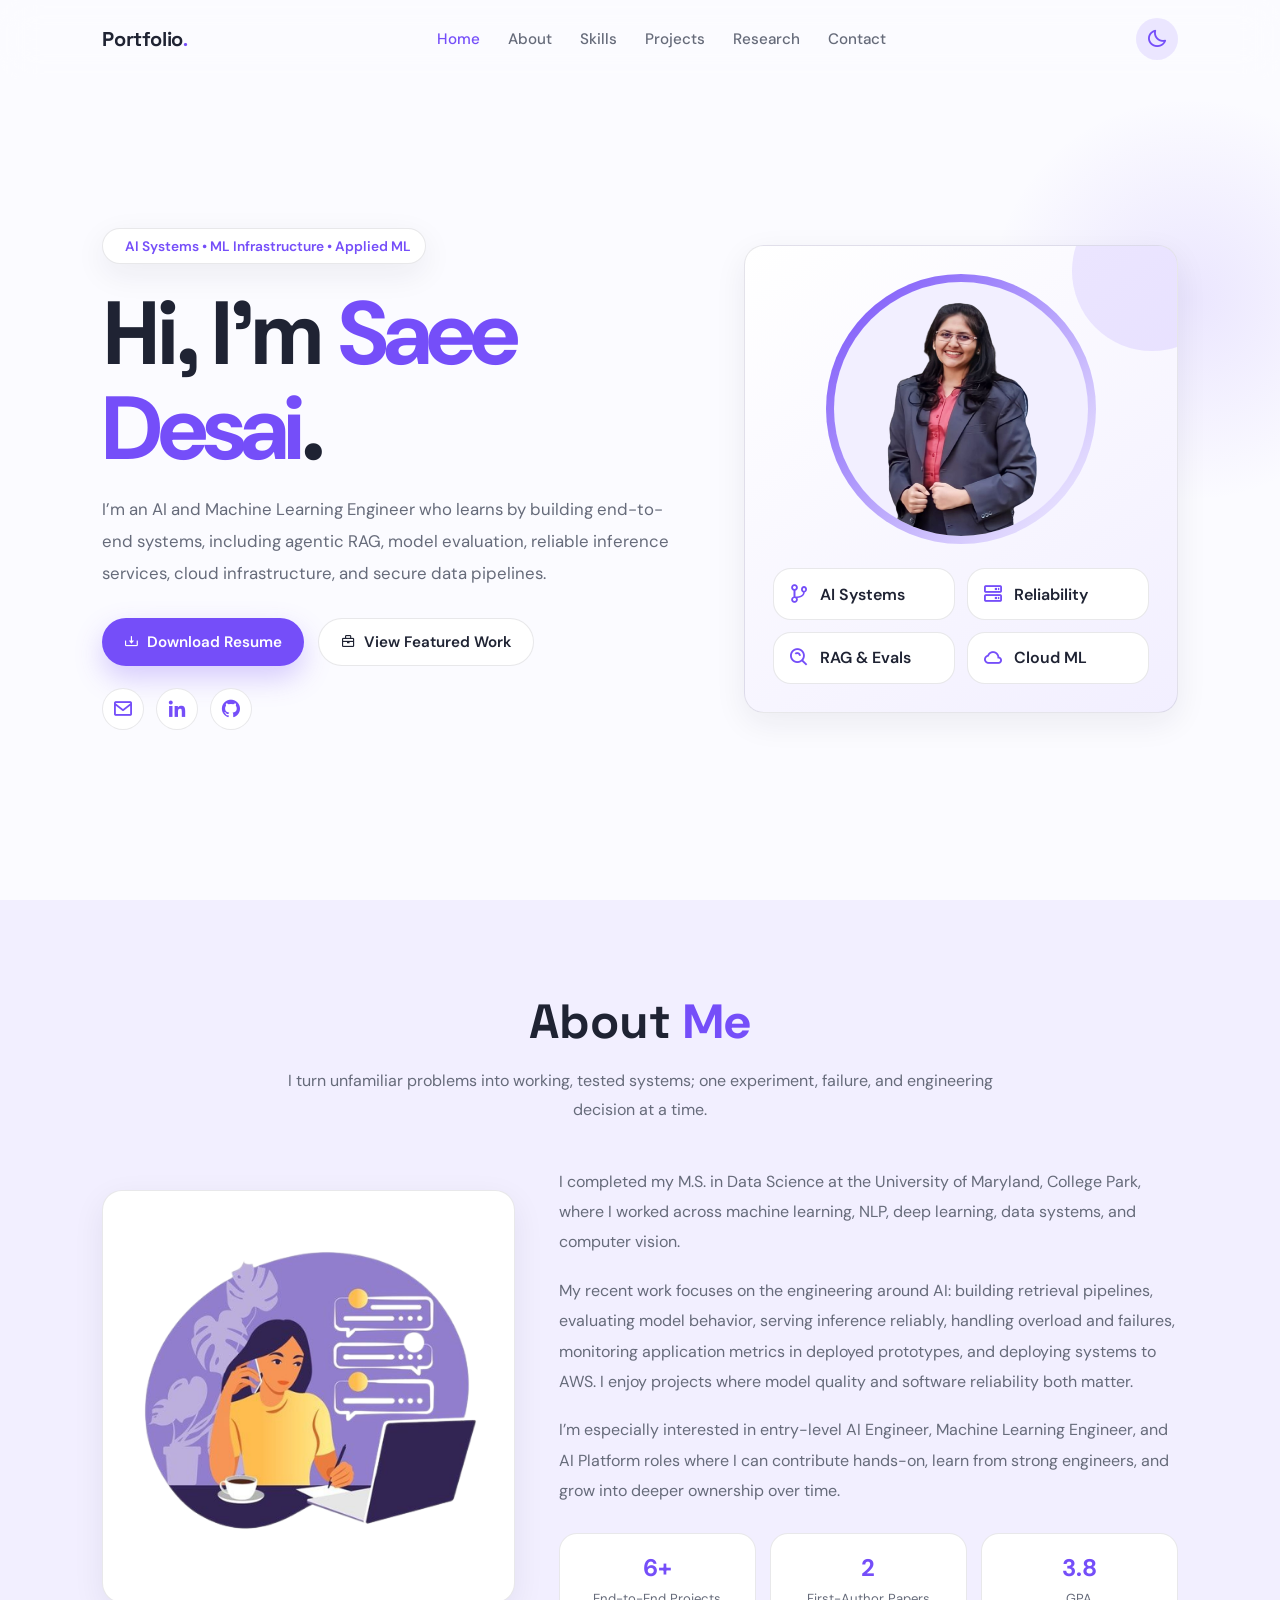
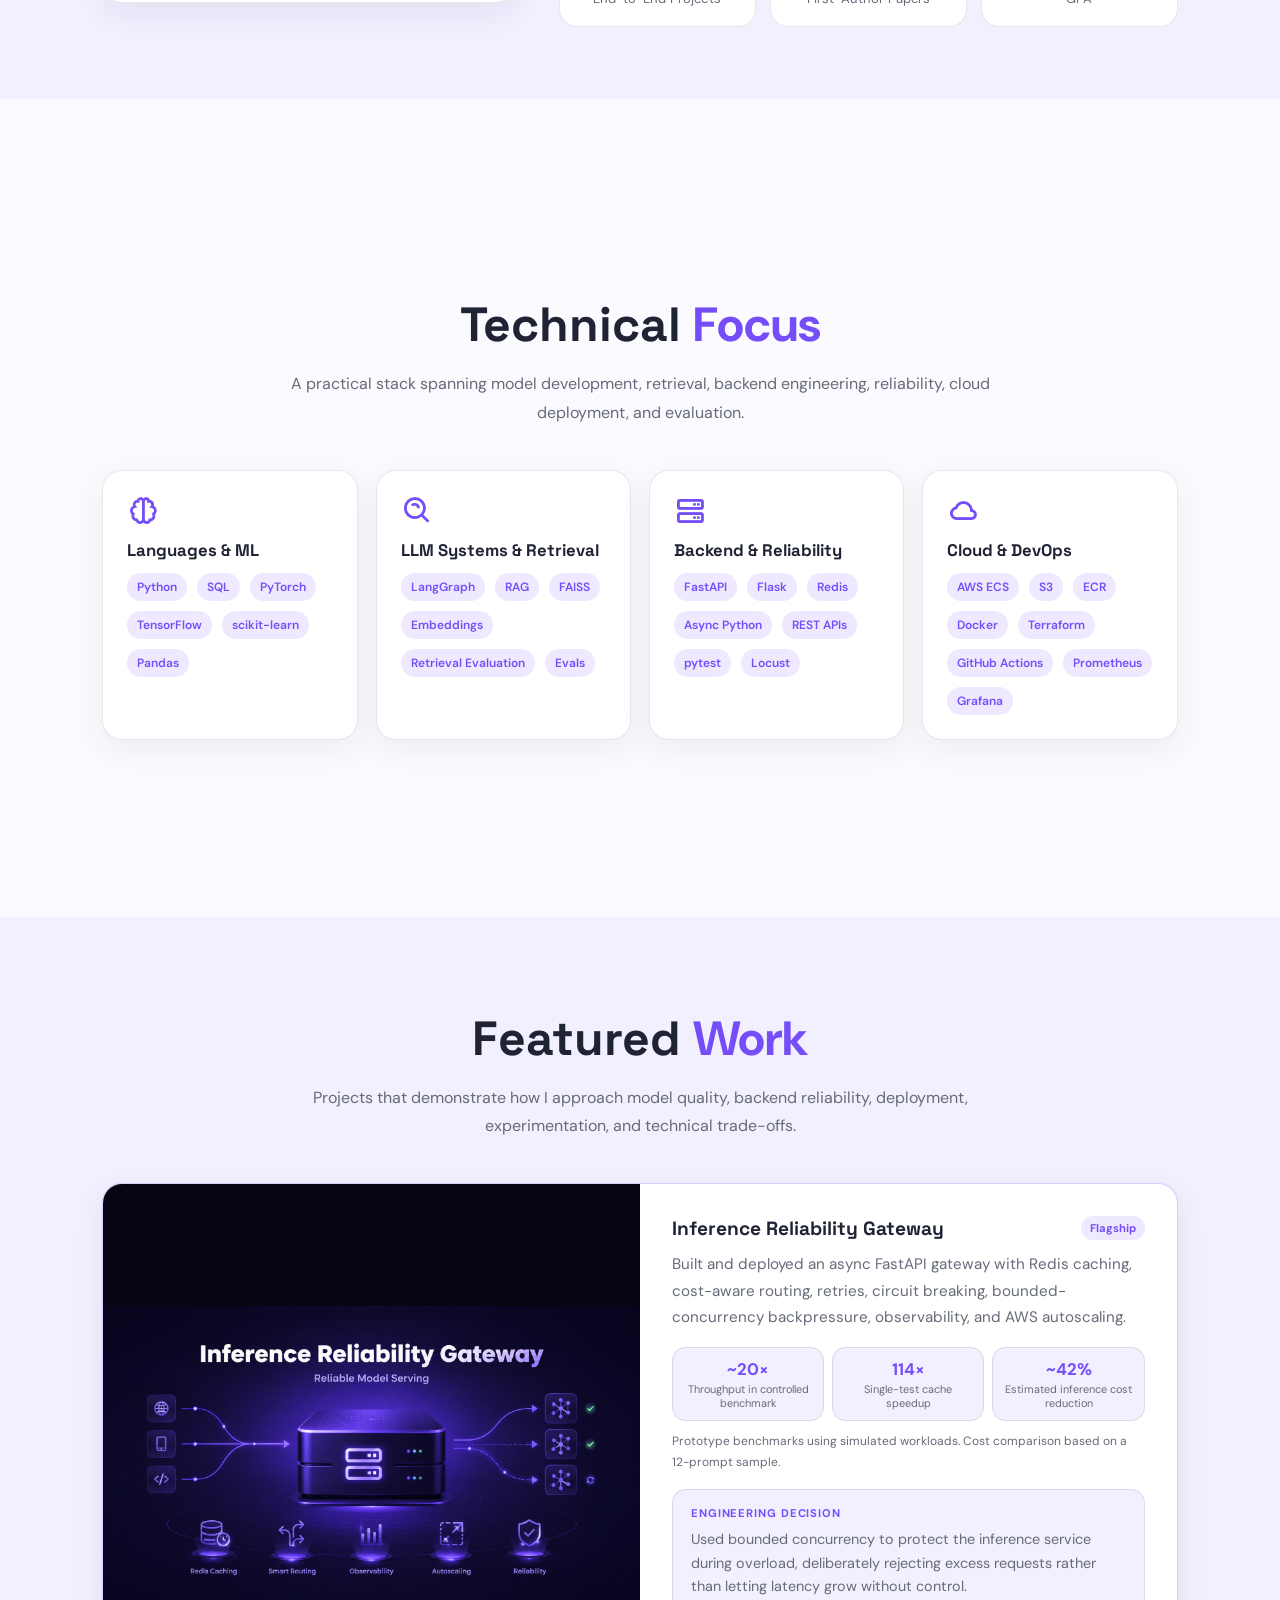
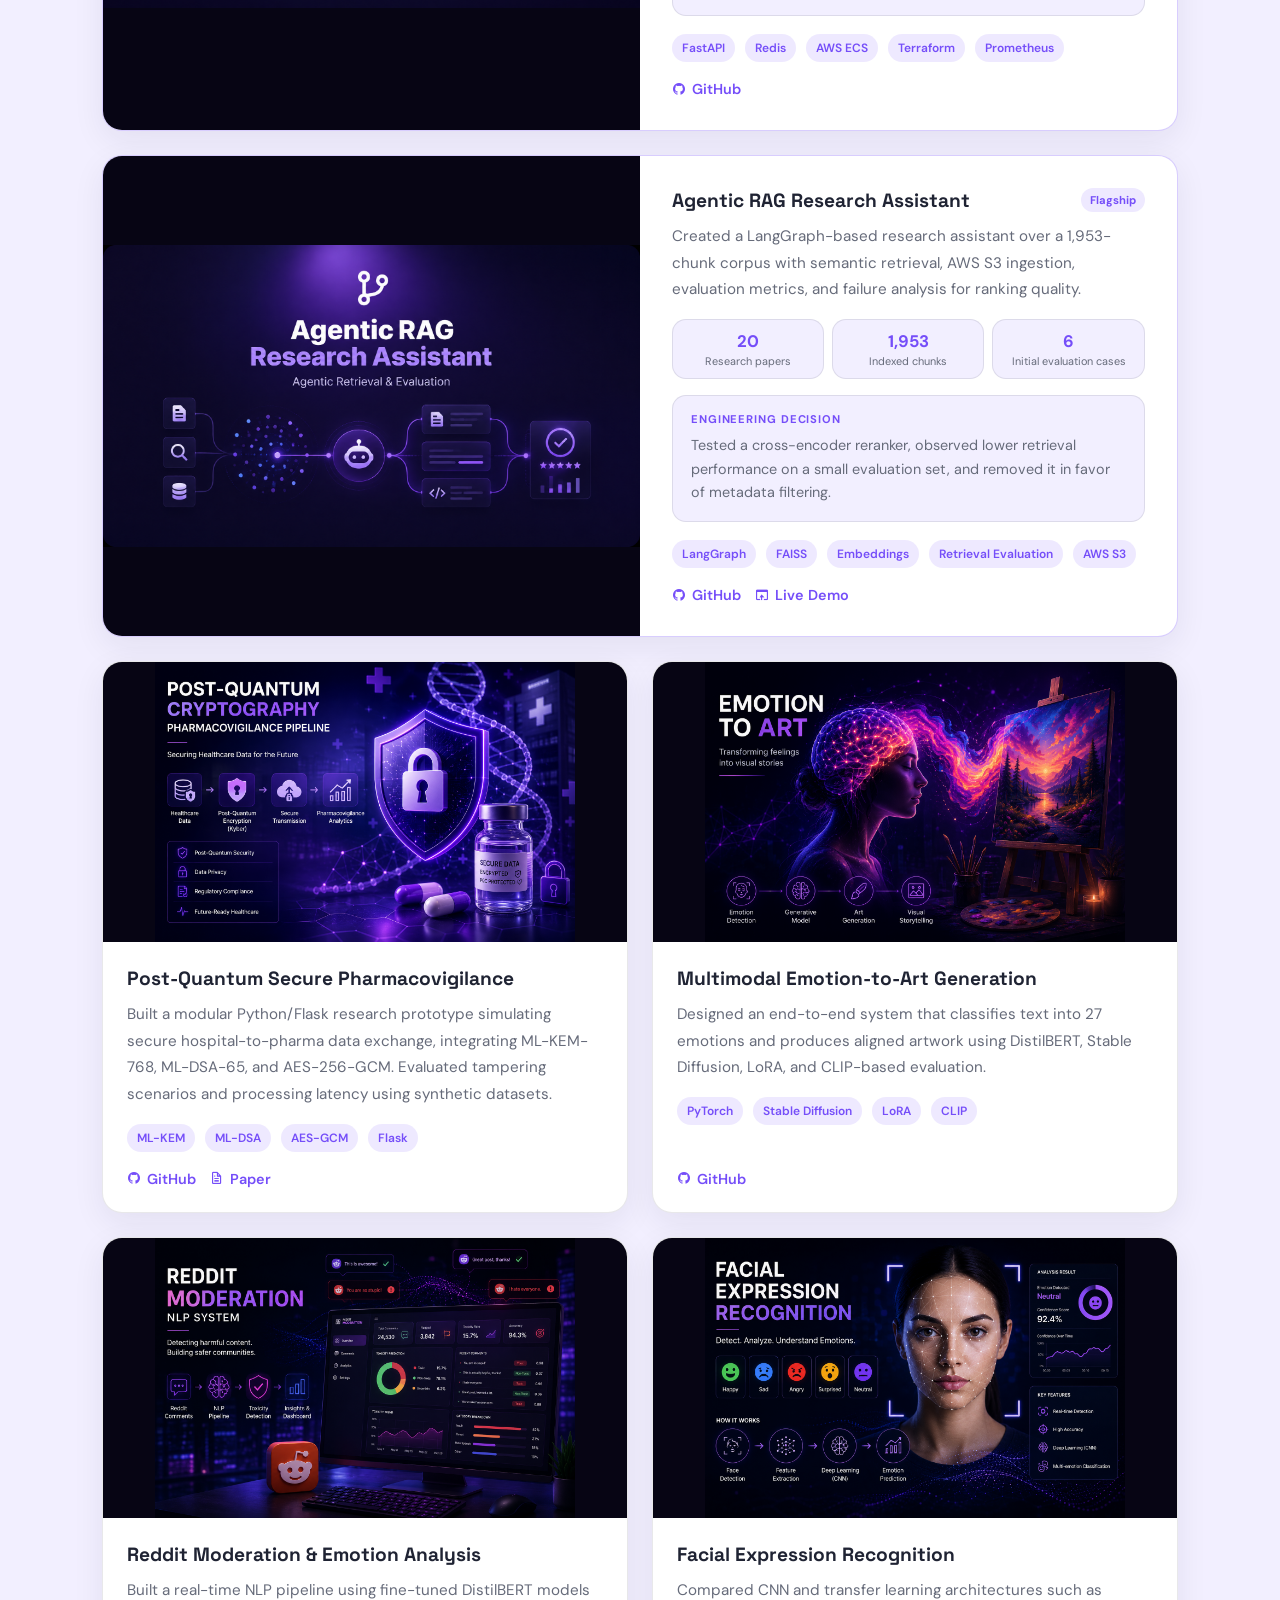
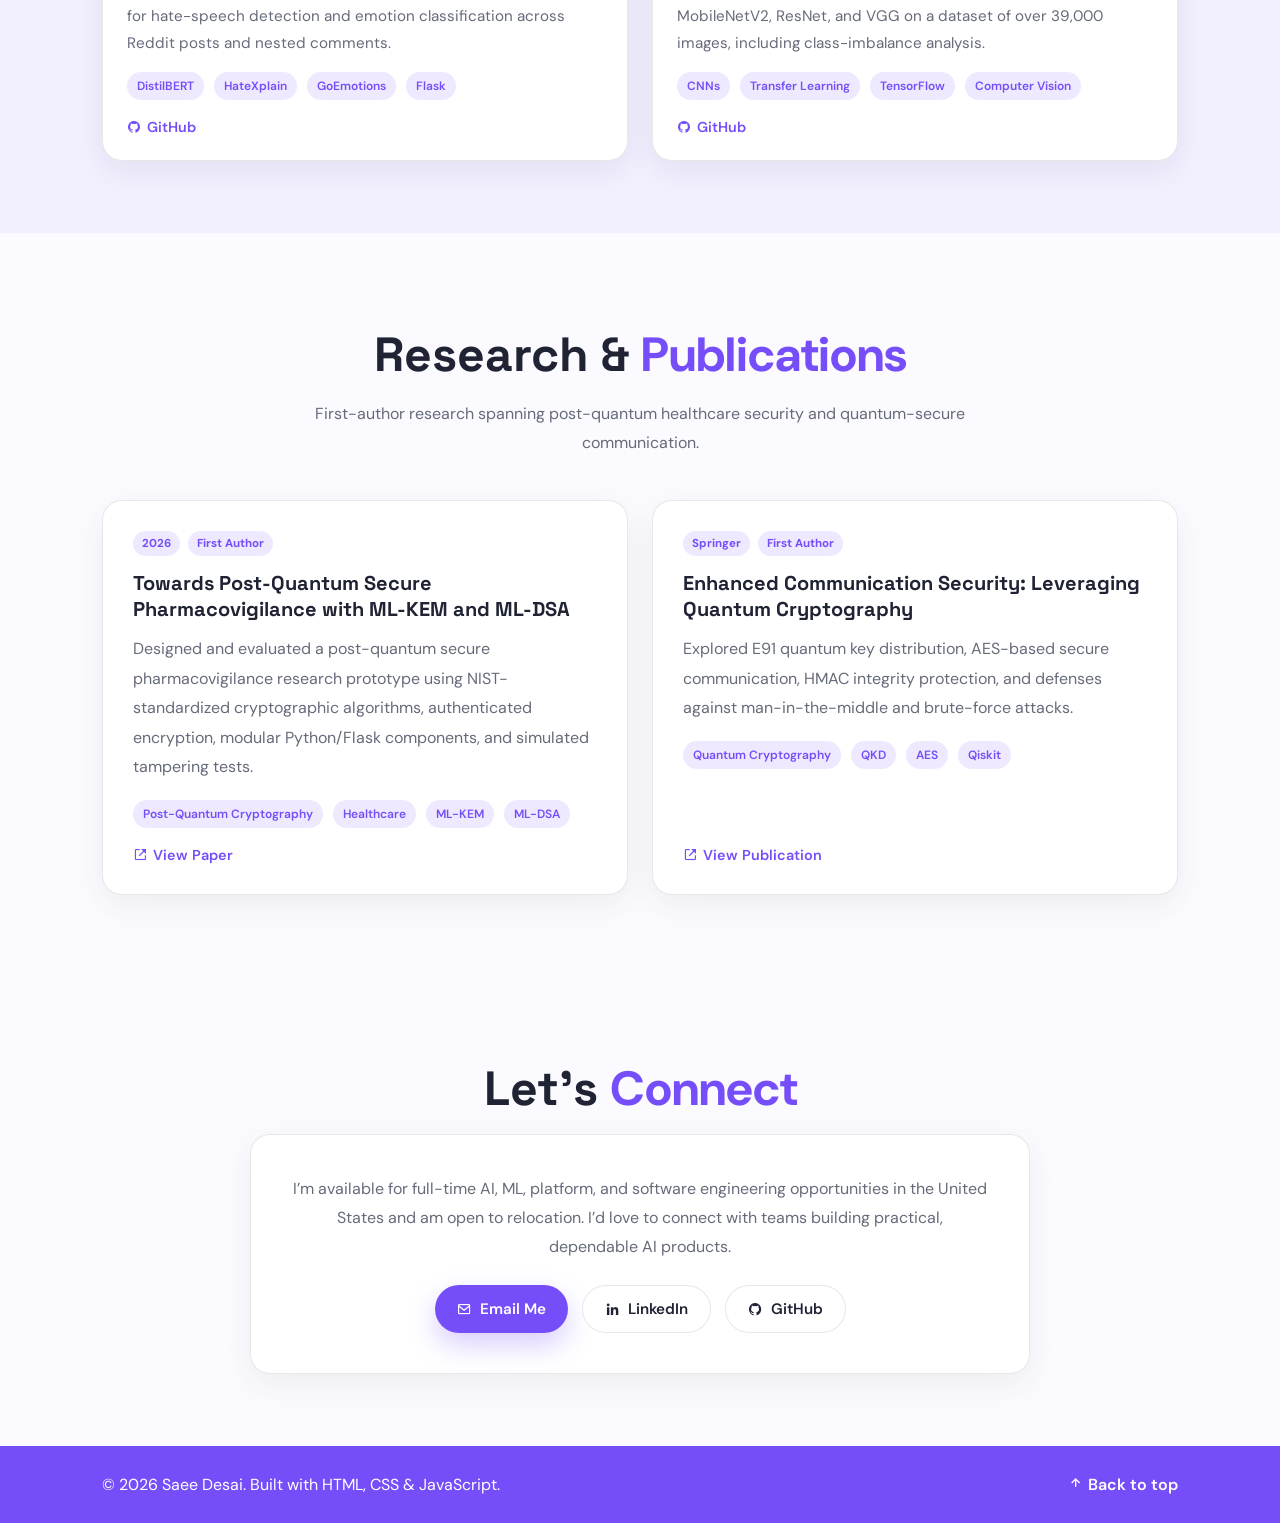
==== commit 4af685a1: "Updated website content and layout" ====
--- a/index.html
+++ b/index.html
@@ -1,20 +1,25 @@
 <!DOCTYPE html>
 <html lang="en">
+
 <head>
     <meta charset="UTF-8" />
     <meta name="viewport" content="width=device-width, initial-scale=1.0" />
     <meta name="theme-color" content="#754ef9" />
     <title>Saee Desai | AI & Machine Learning Engineer</title>
-    <meta name="description" content="Portfolio of Saee Desai, an AI and Machine Learning Engineer building reliable inference systems, agentic RAG applications, multimodal models, and secure data platforms." />
+    <meta name="description"
+        content="Portfolio of Saee Desai, an AI and Machine Learning Engineer building reliable inference systems, agentic RAG applications, multimodal models, and secure data platforms." />
 
     <link rel="icon" type="image/png" href="images/android-chrome-192x192.png" />
     <link rel="shortcut icon" type="image/png" href="images/android-chrome-192x192.png" />
     <link href="https://unpkg.com/boxicons@2.1.4/css/boxicons.min.css" rel="stylesheet" />
     <link rel="preconnect" href="https://fonts.googleapis.com" />
     <link rel="preconnect" href="https://fonts.gstatic.com" crossorigin />
-    <link href="https://fonts.googleapis.com/css2?family=Poppins:wght@300;400;500;600;700&display=swap" rel="stylesheet" />
+    <link
+        href="https://fonts.googleapis.com/css2?family=DM+Sans:wght@400;500;600;700&family=Space+Grotesk:wght@500;600;700&display=swap"
+        rel="stylesheet" />
     <link rel="stylesheet" href="style.css" />
 </head>
+
 <body>
     <a class="skip-link" href="#main-content">Skip to content</a>
 
@@ -34,7 +39,8 @@
             <button class="icon-btn" id="theme-toggle" type="button" aria-label="Switch to dark mode">
                 <i class="bx bx-moon" aria-hidden="true"></i>
             </button>
-            <button class="icon-btn" id="menu-icon" type="button" aria-label="Open navigation menu" aria-expanded="false" aria-controls="primary-navigation">
+            <button class="icon-btn" id="menu-icon" type="button" aria-label="Open navigation menu"
+                aria-expanded="false" aria-controls="primary-navigation">
                 <i class="bx bx-menu" aria-hidden="true"></i>
             </button>
         </div>
@@ -43,10 +49,12 @@
     <main id="main-content">
         <section class="hero" id="home">
             <div class="home-content reveal">
-                <div class="eyebrow"><i class="bx bx-sparkles" aria-hidden="true"></i> AI Systems • ML Infrastructure • Applied ML</div>
+                <div class="eyebrow"><i class="bx bx-sparkles" aria-hidden="true"></i> AI Systems • ML Infrastructure •
+                    Applied ML</div>
                 <h1>Hi, I’m <span>Saee Desai</span>.</h1>
                 <p class="hero-lead">
-                    I’m an AI and Machine Learning Engineer who learns by building end-to-end systems—from agentic RAG and model evaluation to reliable inference services, cloud infrastructure, and secure data pipelines.
+                    I’m an AI and Machine Learning Engineer who learns by building end-to-end systems, including agentic
+                    RAG, model evaluation, reliable inference services, cloud infrastructure, and secure data pipelines.
                 </p>
 
                 <div class="hero-buttons">
@@ -60,9 +68,12 @@
 
 
                 <div class="socials">
-                    <a href="mailto:saeedesai.dev@gmail.com" aria-label="Email Saee"><i class="bx bx-envelope" aria-hidden="true"></i></a>
-                    <a href="https://www.linkedin.com/in/saee-desai-237519206" target="_blank" rel="noreferrer" aria-label="Saee on LinkedIn"><i class="bx bxl-linkedin" aria-hidden="true"></i></a>
-                    <a href="https://github.com/SaeeDesai" target="_blank" rel="noreferrer" aria-label="Saee on GitHub"><i class="bx bxl-github" aria-hidden="true"></i></a>
+                    <a href="mailto:saeedesai.dev@gmail.com" aria-label="Email Saee"><i class="bx bx-envelope"
+                            aria-hidden="true"></i></a>
+                    <a href="https://www.linkedin.com/in/saee-desai-237519206" target="_blank" rel="noreferrer"
+                        aria-label="Saee on LinkedIn"><i class="bx bxl-linkedin" aria-hidden="true"></i></a>
+                    <a href="https://github.com/SaeeDesai" target="_blank" rel="noreferrer"
+                        aria-label="Saee on GitHub"><i class="bx bxl-github" aria-hidden="true"></i></a>
                 </div>
             </div>
 
@@ -81,7 +92,8 @@
 
         <section class="about" id="about">
             <h2 class="section-title reveal">About <span>Me</span></h2>
-            <p class="section-subtitle reveal">I turn unfamiliar problems into working, tested systems; one experiment, failure, and engineering decision at a time.</p>
+            <p class="section-subtitle reveal">I turn unfamiliar problems into working, tested systems; one experiment,
+                failure, and engineering decision at a time.</p>
 
             <div class="about-grid">
                 <div class="about-image reveal">
@@ -90,13 +102,20 @@
 
                 <div class="about-text reveal">
                     <p>
-                        I completed my M.S. in Data Science at the University of Maryland, College Park, where I worked across machine learning, NLP, deep learning, data systems, and computer vision.
+                        I completed my M.S. in Data Science at the University of Maryland, College Park, where I worked
+                        across machine learning, NLP, deep learning, data systems, and computer vision.
                     </p>
                     <p>
-                        My recent work focuses on the engineering around AI: building retrieval pipelines, evaluating model behavior, serving inference reliably, handling overload and failures, monitoring production signals, and deploying systems to AWS. I enjoy projects where model quality and software reliability both matter.
+                        My recent work focuses on the engineering around AI: building retrieval pipelines, evaluating
+                        model behavior, serving inference reliably, handling overload and failures, monitoring
+                        application metrics in deployed prototypes, and deploying systems to AWS. I enjoy projects where
+                        model quality and
+                        software reliability both matter.
                     </p>
                     <p>
-                        I’m especially interested in entry-level AI Engineer, Machine Learning Engineer, and AI Platform roles where I can contribute hands-on, learn from strong engineers, and grow into deeper ownership over time.
+                        I’m especially interested in entry-level AI Engineer, Machine Learning Engineer, and AI Platform
+                        roles where I can contribute hands-on, learn from strong engineers, and grow into deeper
+                        ownership over time.
                     </p>
 
                     <div class="stats">
@@ -110,7 +129,8 @@
 
         <section class="skills" id="skills">
             <h2 class="section-title reveal">Technical <span>Focus</span></h2>
-            <p class="section-subtitle reveal">A practical stack spanning model development, retrieval, backend engineering, reliability, cloud deployment, and evaluation.</p>
+            <p class="section-subtitle reveal">A practical stack spanning model development, retrieval, backend
+                engineering, reliability, cloud deployment, and evaluation.</p>
 
             <div class="skills-grid">
                 <article class="skill-card reveal">
@@ -125,7 +145,8 @@
                     <i class="bx bx-search-alt" aria-hidden="true"></i>
                     <h3>LLM Systems & Retrieval</h3>
                     <div class="skill-tags">
-                        <span>LangGraph</span><span>LangChain</span><span>RAG</span><span>FAISS</span><span>Embeddings</span><span>Reranking</span><span>Evals</span>
+                        <span>LangGraph</span><span>RAG</span><span>FAISS</span><span>Embeddings</span><span>Retrieval
+                            Evaluation</span><span>Evals</span>
                     </div>
                 </article>
 
@@ -133,7 +154,8 @@
                     <i class="bx bx-server" aria-hidden="true"></i>
                     <h3>Backend & Reliability</h3>
                     <div class="skill-tags">
-                        <span>FastAPI</span><span>Flask</span><span>Redis</span><span>Async Python</span><span>REST APIs</span><span>pytest</span><span>Locust</span>
+                        <span>FastAPI</span><span>Flask</span><span>Redis</span><span>Async Python</span><span>REST
+                            APIs</span><span>pytest</span><span>Locust</span>
                     </div>
                 </article>
 
@@ -141,7 +163,9 @@
                     <i class="bx bx-cloud" aria-hidden="true"></i>
                     <h3>Cloud & DevOps</h3>
                     <div class="skill-tags">
-                        <span>AWS ECS</span><span>S3</span><span>ECR</span><span>Docker</span><span>Terraform</span><span>GitHub Actions</span><span>Prometheus</span><span>Grafana</span>
+                        <span>AWS
+                            ECS</span><span>S3</span><span>ECR</span><span>Docker</span><span>Terraform</span><span>GitHub
+                            Actions</span><span>Prometheus</span><span>Grafana</span>
                     </div>
                 </article>
             </div>
@@ -149,85 +173,166 @@
 
         <section class="projects" id="projects">
             <h2 class="section-title reveal">Featured <span>Work</span></h2>
-            <p class="section-subtitle reveal">Projects that demonstrate how I approach model quality, backend reliability, deployment, experimentation, and technical trade-offs.</p>
+            <p class="section-subtitle reveal">Projects that demonstrate how I approach model quality, backend
+                reliability, deployment, experimentation, and technical trade-offs.</p>
 
             <div class="project-grid">
                 <article class="project-card featured reveal">
-                    <div class="project-image"><img src="images/inference.png" alt="Emotion-to-art generation interface" loading="lazy" /></div>
-                    <div class="project-content">
-                        <div class="project-heading-row"><h3>Inference Reliability Gateway</h3><span class="project-badge">Flagship</span></div>
-                        <p>Built and deployed an async FastAPI gateway with Redis caching, cost-aware routing, retries, circuit breaking, bounded-concurrency backpressure, observability, and AWS autoscaling.</p>
+                    <div class="project-image"><img src="images/inference.png" alt="Inference Reliability Gateway"
+                            loading="lazy" /></div>
+                    <div class="project-content">
+                        <div class="project-heading-row">
+                            <h3>Inference Reliability Gateway</h3><span class="project-badge">Flagship</span>
+                        </div>
+                        <p>Built and deployed an async FastAPI gateway with Redis caching, cost-aware routing, retries,
+                            circuit breaking, bounded-concurrency backpressure, observability, and AWS autoscaling.</p>
                         <div class="metric-grid">
-                            <div><strong>20×</strong><span>Throughput</span></div>
-                            <div><strong>114×</strong><span>Cache Speedup</span></div>
-                            <div><strong>42%</strong><span>Lower Cost</span></div>
-                        </div>
-                        <div class="project-tags"><span>FastAPI</span><span>Redis</span><span>AWS ECS</span><span>Terraform</span><span>Prometheus</span></div>
+                            <div>
+                                <strong>~20×</strong>
+                                <span>Throughput in controlled benchmark</span>
+                            </div>
+                            <div>
+                                <strong>114×</strong>
+                                <span>Single-test cache speedup</span>
+                            </div>
+                            <div>
+                                <strong>~42%</strong>
+                                <span>Estimated inference cost reduction</span>
+                            </div>
+                        </div>
+                        <p class="metric-disclaimer">
+                            Prototype benchmarks using simulated workloads.
+                            Cost comparison based on a 12-prompt sample.
+                        </p>
+                        <div class="project-insight">
+                            <span class="insight-label">ENGINEERING DECISION</span>
+                            <p>
+                                Used bounded concurrency to protect the inference
+                                service during overload, deliberately rejecting
+                                excess requests rather than letting latency grow
+                                without control.
+                            </p>
+                        </div>
+                        <div class="project-tags"><span>FastAPI</span><span>Redis</span><span>AWS
+                                ECS</span><span>Terraform</span><span>Prometheus</span></div>
                         <div class="project-links">
-                            <a href="https://github.com/SaeeDesai/inference-reliability-gateway" target="_blank" rel="noreferrer"><i class="bx bxl-github"></i> GitHub</a>
+                            <a href="https://github.com/SaeeDesai/inference-reliability-gateway" target="_blank"
+                                rel="noreferrer"><i class="bx bxl-github"></i> GitHub</a>
                         </div>
                     </div>
                 </article>
 
                 <article class="project-card featured reveal">
-                    <div class="project-image"><img src="images/agentic.png" alt="Emotion-to-art generation interface" loading="lazy" /></div>
-                    <div class="project-content">
-                        <div class="project-heading-row"><h3>Agentic RAG Research Assistant</h3><span class="project-badge">Flagship</span></div>
-                        <p>Created a LangGraph-based research assistant over a 1,953-chunk corpus with semantic retrieval, AWS S3 ingestion, evaluation metrics, and failure analysis for ranking quality.</p>
+                    <div class="project-image"><img src="images/agentic.png" alt="Agentic RAG Research Assistant"
+                            loading="lazy" /></div>
+                    <div class="project-content">
+                        <div class="project-heading-row">
+                            <h3>Agentic RAG Research Assistant</h3><span class="project-badge">Flagship</span>
+                        </div>
+                        <p>Created a LangGraph-based research assistant over a 1,953-chunk corpus with semantic
+                            retrieval, AWS S3 ingestion, evaluation metrics, and failure analysis for ranking quality.
+                        </p>
                         <div class="metric-grid">
-                            <div><strong>80%</strong><span>Top-1 Precision</span></div>
-                            <div><strong>100%</strong><span>Recall@5</span></div>
-                            <div><strong>0</strong><span>Measured Hallucinations</span></div>
-                        </div>
-                        <div class="project-note"><i class="bx bx-bug-alt"></i> Diagnosed a reranker regression from 80% to 60% and redesigned the retrieval flow.</div>
-                        <div class="project-tags"><span>LangGraph</span><span>FAISS</span><span>Embeddings</span><span>Reranking</span><span>AWS S3</span></div>
+                            <div>
+                                <strong>20</strong>
+                                <span>Research papers</span>
+                            </div>
+                            <div>
+                                <strong>1,953</strong>
+                                <span>Indexed chunks</span>
+                            </div>
+                            <div>
+                                <strong>6</strong>
+                                <span>Initial evaluation cases</span>
+                            </div>
+                        </div>
+
+
+                        <div class="project-insight">
+                            <span class="insight-label">ENGINEERING DECISION</span>
+                            <p>
+                                Tested a cross-encoder reranker, observed lower retrieval
+                                performance on a small evaluation set, and removed it
+                                in favor of metadata filtering.
+                            </p>
+                        </div>
+                        <div class="project-tags">
+                            <span>LangGraph</span><span>FAISS</span><span>Embeddings</span><span>Retrieval
+                                Evaluation</span><span>AWS
+                                S3</span>
+                        </div>
                         <div class="project-links">
-                            <a href="https://github.com/SaeeDesai/research-assistant" target="_blank" rel="noreferrer"><i class="bx bxl-github"></i> GitHub</a>
-                            <a href="https://huggingface.co/spaces/codemon9102/research-assistant" target="_blank" rel="noreferrer"><i class="bx bx-window-open"></i> Live Demo</a>
+                            <a href="https://github.com/SaeeDesai/research-assistant" target="_blank"
+                                rel="noreferrer"><i class="bx bxl-github"></i> GitHub</a>
+                            <a href="https://huggingface.co/spaces/codemon9102/research-assistant" target="_blank"
+                                rel="noreferrer"><i class="bx bx-window-open"></i> Live Demo</a>
                         </div>
                     </div>
                 </article>
 
                 <article class="project-card reveal">
-                    <div class="project-image"><img src="images/pqc-pharma.png" alt="Post-quantum secure pharmacovigilance pipeline" loading="lazy" /></div>
+                    <div class="project-image"><img src="images/pqc-pharma.png"
+                            alt="Post-quantum secure pharmacovigilance pipeline" loading="lazy" /></div>
                     <div class="project-content">
                         <h3>Post-Quantum Secure Pharmacovigilance</h3>
-                        <p>Built a distributed healthcare data pipeline integrating ML-KEM, ML-DSA, AES-256-GCM, Flask APIs, audit logging, adversarial tests, and benchmarking across multiple file formats.</p>
-                        <div class="project-tags"><span>ML-KEM</span><span>ML-DSA</span><span>AES-GCM</span><span>Flask</span></div>
+                        <p>
+                            Built a modular Python/Flask research prototype
+                            simulating secure hospital-to-pharma data exchange,
+                            integrating ML-KEM-768, ML-DSA-65, and AES-256-GCM.
+                            Evaluated tampering scenarios and processing latency
+                            using synthetic datasets.
+                        </p>
+                        <div class="project-tags">
+                            <span>ML-KEM</span><span>ML-DSA</span><span>AES-GCM</span><span>Flask</span>
+                        </div>
                         <div class="project-links">
-                            <a href="https://github.com/saeedesai-coder/Pharma-PQC" target="_blank" rel="noreferrer"><i class="bx bxl-github"></i> GitHub</a>
+                            <a href="https://github.com/saeedesai-coder/Pharma-PQC" target="_blank" rel="noreferrer"><i
+                                    class="bx bxl-github"></i> GitHub</a>
                             <a href="papers/PQC_Technical_Paper.pdf"><i class="bx bx-file"></i> Paper</a>
                         </div>
                     </div>
                 </article>
 
                 <article class="project-card reveal">
-                    <div class="project-image"><img src="images/emotion-to-art.png" alt="Emotion-to-art generation interface" loading="lazy" /></div>
+                    <div class="project-image"><img src="images/emotion-to-art.png"
+                            alt="Emotion-to-art generation interface" loading="lazy" /></div>
                     <div class="project-content">
                         <h3>Multimodal Emotion-to-Art Generation</h3>
-                        <p>Designed an end-to-end system that classifies text into 27 emotions and produces aligned artwork using DistilBERT, Stable Diffusion, LoRA, and CLIP-based evaluation.</p>
-                        <div class="project-tags"><span>PyTorch</span><span>Stable Diffusion</span><span>LoRA</span><span>CLIP</span></div>
-                        <div class="project-links"><a href="https://github.com/SaeeDesai/Emotion-To-Art-Generator" target="_blank" rel="noreferrer"><i class="bx bxl-github"></i> GitHub</a></div>
+                        <p>Designed an end-to-end system that classifies text into 27 emotions and produces aligned
+                            artwork using DistilBERT, Stable Diffusion, LoRA, and CLIP-based evaluation.</p>
+                        <div class="project-tags"><span>PyTorch</span><span>Stable
+                                Diffusion</span><span>LoRA</span><span>CLIP</span></div>
+                        <div class="project-links"><a href="https://github.com/SaeeDesai/Emotion-To-Art-Generator"
+                                target="_blank" rel="noreferrer"><i class="bx bxl-github"></i> GitHub</a></div>
                     </div>
                 </article>
 
                 <article class="project-card reveal">
-                    <div class="project-image"><img src="images/reddit-nlp.png" alt="Reddit moderation and emotion analysis system" loading="lazy" /></div>
+                    <div class="project-image"><img src="images/reddit-nlp.png"
+                            alt="Reddit moderation and emotion analysis system" loading="lazy" /></div>
                     <div class="project-content">
                         <h3>Reddit Moderation & Emotion Analysis</h3>
-                        <p>Built a real-time NLP pipeline using fine-tuned DistilBERT models for hate-speech detection and emotion classification across Reddit posts and nested comments.</p>
-                        <div class="project-tags"><span>DistilBERT</span><span>HateXplain</span><span>GoEmotions</span><span>Flask</span></div>
-                        <div class="project-links"><a href="https://github.com/SaeeDesai/NLP_Reddit" target="_blank" rel="noreferrer"><i class="bx bxl-github"></i> GitHub</a></div>
+                        <p>Built a real-time NLP pipeline using fine-tuned DistilBERT models for hate-speech detection
+                            and emotion classification across Reddit posts and nested comments.</p>
+                        <div class="project-tags">
+                            <span>DistilBERT</span><span>HateXplain</span><span>GoEmotions</span><span>Flask</span>
+                        </div>
+                        <div class="project-links"><a href="https://github.com/SaeeDesai/NLP_Reddit" target="_blank"
+                                rel="noreferrer"><i class="bx bxl-github"></i> GitHub</a></div>
                     </div>
                 </article>
 
                 <article class="project-card reveal">
-                    <div class="project-image"><img src="images/fer-project.png" alt="Facial expression recognition project" loading="lazy" /></div>
+                    <div class="project-image"><img src="images/fer-project.png"
+                            alt="Facial expression recognition project" loading="lazy" /></div>
                     <div class="project-content">
                         <h3>Facial Expression Recognition</h3>
-                        <p>Compared CNN and transfer-learning architectures—including MobileNetV2, ResNet, and VGG—on a 39,000+ image dataset with class-imbalance analysis.</p>
-                        <div class="project-tags"><span>CNNs</span><span>Transfer Learning</span><span>TensorFlow</span><span>Computer Vision</span></div>
-                        <div class="project-links"><a href="https://github.com/SaeeDesai/Facial-Expression-Recognition" target="_blank" rel="noreferrer"><i class="bx bxl-github"></i> GitHub</a></div>
+                        <p>Compared CNN and transfer learning architectures such as MobileNetV2, ResNet, and VGG on a
+                            dataset of over 39,000 images, including class-imbalance analysis.</p>
+                        <div class="project-tags"><span>CNNs</span><span>Transfer
+                                Learning</span><span>TensorFlow</span><span>Computer Vision</span></div>
+                        <div class="project-links"><a href="https://github.com/SaeeDesai/Facial-Expression-Recognition"
+                                target="_blank" rel="noreferrer"><i class="bx bxl-github"></i> GitHub</a></div>
                     </div>
                 </article>
             </div>
@@ -235,25 +340,38 @@
 
         <section class="research" id="research">
             <h2 class="section-title reveal">Research & <span>Publications</span></h2>
-            <p class="section-subtitle reveal">First-author research spanning post-quantum healthcare security and quantum-secure communication.</p>
+            <p class="section-subtitle reveal">First-author research spanning post-quantum healthcare security and
+                quantum-secure communication.</p>
 
             <div class="research-grid">
                 <article class="research-card reveal">
                     <div class="research-meta"><span>2026</span><span>First Author</span></div>
                     <h3>Towards Post-Quantum Secure Pharmacovigilance with ML-KEM and ML-DSA</h3>
-                    <p>Designed and evaluated a crypto-agile pharmacovigilance pipeline using standardized post-quantum cryptography, authenticated encryption, modular APIs, and adversarial testing.</p>
-                    <div class="project-tags"><span>Post-Quantum Cryptography</span><span>Healthcare</span><span>ML-KEM</span><span>ML-DSA</span></div>
-                    <div class="project-links"><a href="https://arxiv.org/abs/2606.09412" target="_blank" rel="noreferrer"><i class="bx bx-link-external"></i> View Paper</a></div>
+                    <p>
+                        Designed and evaluated a post-quantum secure pharmacovigilance
+                        research prototype using NIST-standardized cryptographic algorithms,
+                        authenticated encryption, modular Python/Flask components,
+                        and simulated tampering tests.
+                    </p>
+                    <div class="project-tags"><span>Post-Quantum
+                            Cryptography</span><span>Healthcare</span><span>ML-KEM</span><span>ML-DSA</span></div>
+                    <div class="project-links"><a href="https://arxiv.org/abs/2606.09412" target="_blank"
+                            rel="noreferrer"><i class="bx bx-link-external"></i> View Paper</a></div>
                 </article>
 
                 <article class="research-card reveal">
                     <div class="research-meta"><span>Springer</span><span>First Author</span></div>
                     <h3>Enhanced Communication Security: Leveraging Quantum Cryptography</h3>
-                    <p>Explored E91 quantum key distribution, AES-based secure communication, HMAC integrity protection, and defenses against man-in-the-middle and brute-force attacks.</p>
-                    <div class="project-tags"><span>Quantum Cryptography</span><span>QKD</span><span>AES</span><span>Qiskit</span></div>
+                    <p>Explored E91 quantum key distribution, AES-based secure communication, HMAC integrity protection,
+                        and defenses against man-in-the-middle and brute-force attacks.</p>
+                    <div class="project-tags"><span>Quantum
+                            Cryptography</span><span>QKD</span><span>AES</span><span>Qiskit</span></div>
                     <div class="project-links">
-                        <a href="https://link.springer.com/chapter/10.1007/978-981-97-9529-1_7" target="_blank" rel="noreferrer"><i class="bx bx-link-external"></i> Publication</a>
-                        <a href="papers/QKD_Research_Paper.pdf" download><i class="bx bx-download"></i> Download Paper</a>
+                        <a href="https://link.springer.com/chapter/10.1007/978-981-97-9529-1_7" target="_blank"
+                            rel="noopener noreferrer">
+                            <i class="bx bx-link-external" aria-hidden="true"></i>
+                            View Publication
+                        </a>
                     </div>
                 </article>
             </div>
@@ -262,11 +380,16 @@
         <section class="contact" id="contact">
             <h2 class="section-title reveal">Let’s <span>Connect</span></h2>
             <div class="contact-card reveal">
-                <p>I’m available for full-time AI, ML, platform, and software engineering opportunities in the United States and am open to relocation. I’d love to connect with teams building practical, dependable AI products.</p>
+                <p>I’m available for full-time AI, ML, platform, and software engineering opportunities in the United
+                    States and am open to relocation. I’d love to connect with teams building practical, dependable AI
+                    products.</p>
                 <div class="hero-buttons">
-                    <a href="mailto:saeedesai.dev@gmail.com" class="btn btn-primary"><i class="bx bx-envelope"></i> Email Me</a>
-                    <a href="https://www.linkedin.com/in/saee-desai-237519206" target="_blank" rel="noreferrer" class="btn btn-secondary"><i class="bx bxl-linkedin"></i> LinkedIn</a>
-                    <a href="https://github.com/SaeeDesai" target="_blank" rel="noreferrer" class="btn btn-secondary"><i class="bx bxl-github"></i> GitHub</a>
+                    <a href="mailto:saeedesai.dev@gmail.com" class="btn btn-primary"><i class="bx bx-envelope"></i>
+                        Email Me</a>
+                    <a href="https://www.linkedin.com/in/saee-desai-237519206" target="_blank" rel="noreferrer"
+                        class="btn btn-secondary"><i class="bx bxl-linkedin"></i> LinkedIn</a>
+                    <a href="https://github.com/SaeeDesai" target="_blank" rel="noreferrer" class="btn btn-secondary"><i
+                            class="bx bxl-github"></i> GitHub</a>
                 </div>
             </div>
         </section>
@@ -279,4 +402,5 @@
 
     <script src="script.js"></script>
 </body>
+
 </html>
--- a/style.css
+++ b/style.css
@@ -8,8 +8,8 @@
     --primary-strong: #5d38e8;
     --primary-soft: rgba(117, 78, 249, 0.12);
     --border: rgba(31, 35, 51, 0.1);
-    --shadow: 0 18px 45px rgba(31, 35, 51, 0.1);
-    --radius: 24px;
+    --shadow: 0 10px 32px rgba(31, 35, 51, 0.07);
+    --radius: 20px;
 }
 
 body.dark {
@@ -31,159 +31,969 @@
     box-sizing: border-box;
     text-decoration: none;
     border: none;
-    font-family: "Poppins", sans-serif;
-}
-
-html { scroll-behavior: smooth; overflow-x: hidden; }
-body { background: var(--bg); color: var(--text); overflow-x: hidden; transition: background 0.3s ease, color 0.3s ease; }
-button, a { -webkit-tap-highlight-color: transparent; }
-button:focus-visible, a:focus-visible { outline: 3px solid var(--primary); outline-offset: 4px; }
-img { max-width: 100%; display: block; }
-section { padding: 96px 8% 72px; scroll-margin-top: 82px; }
-
-.skip-link { position: fixed; left: 16px; top: -60px; z-index: 2000; background: var(--primary); color: #fff; padding: 10px 16px; border-radius: 10px; transition: top 0.2s ease; }
-.skip-link:focus { top: 16px; }
-
-.section-title { font-size: clamp(2rem, 4vw, 3rem); text-align: center; margin-bottom: 14px; }
-.section-title span { color: var(--primary); }
-.section-subtitle { max-width: 760px; margin: 0 auto 42px; text-align: center; color: var(--muted); line-height: 1.8; }
-
-.header { position: fixed; top: 0; left: 0; width: 100%; z-index: 1000; padding: 18px 8%; display: flex; align-items: center; justify-content: space-between; background: rgba(251, 251, 255, 0.78); backdrop-filter: blur(18px); border-bottom: 1px solid transparent; transition: 0.3s ease; }
-body.dark .header { background: rgba(8, 6, 23, 0.78); }
-.header.scrolled { border-bottom-color: var(--border); box-shadow: 0 8px 25px rgba(0, 0, 0, 0.06); }
-.logo { font-weight: 700; font-size: 1.25rem; color: var(--text); letter-spacing: -0.02em; }
-.logo span { color: var(--primary); }
-.navbar { display: flex; align-items: center; gap: 28px; }
-.navbar a { color: var(--muted); font-size: 0.95rem; font-weight: 500; transition: 0.25s ease; }
-.navbar a:hover, .navbar a.active { color: var(--primary); }
-.nav-actions { display: flex; align-items: center; gap: 14px; }
-.icon-btn { width: 42px; height: 42px; display: inline-flex; align-items: center; justify-content: center; border-radius: 50%; background: var(--primary-soft); color: var(--primary); font-size: 1.35rem; cursor: pointer; transition: 0.25s ease; }
-.icon-btn:hover { transform: translateY(-2px); }
-#menu-icon { display: none; }
-
-.hero { min-height: 100vh; display: grid; grid-template-columns: 1.15fr 0.85fr; gap: 56px; align-items: center; padding-top: 130px; position: relative; }
-.hero::before { content: ""; position: absolute; width: 420px; height: 420px; border-radius: 50%; background: radial-gradient(circle, var(--primary-soft), transparent 68%); top: 90px; right: -120px; z-index: -1; }
-.eyebrow { display: inline-flex; align-items: center; gap: 8px; padding: 8px 14px; border: 1px solid var(--border); border-radius: 999px; background: var(--card); color: var(--primary); font-size: 0.86rem; font-weight: 600; margin-bottom: 22px; box-shadow: var(--shadow); }
-.hero h1 { font-size: clamp(2.75rem, 7vw, 5.7rem); line-height: 1.05; letter-spacing: -0.06em; margin-bottom: 18px; }
-.hero h1 span { color: var(--primary); }
-.hero-lead { color: var(--muted); font-size: 1.05rem; line-height: 1.9; max-width: 700px; margin-bottom: 28px; }
-.hero-buttons { display: flex; flex-wrap: wrap; gap: 14px; margin-bottom: 22px; }
-.btn { display: inline-flex; align-items: center; justify-content: center; gap: 8px; padding: 13px 22px; border-radius: 999px; font-weight: 600; font-size: 0.95rem; transition: 0.25s ease; cursor: pointer; }
-.btn-primary { background: var(--primary); color: #fff; box-shadow: 0 12px 28px rgba(117, 78, 249, 0.28); }
-.btn-primary:hover { background: var(--primary-strong); }
-.btn-secondary { background: var(--card); color: var(--text); border: 1px solid var(--border); }
-.btn:hover { transform: translateY(-3px); }
-.availability { display: flex; align-items: center; gap: 9px; color: var(--muted); font-size: 0.88rem; margin-bottom: 20px; }
-.availability span { width: 9px; height: 9px; border-radius: 50%; background: #28b463; box-shadow: 0 0 0 5px rgba(40,180,99,.12); }
-.socials { display: flex; gap: 12px; }
-.socials a { width: 42px; height: 42px; border-radius: 50%; display: inline-flex; align-items: center; justify-content: center; background: var(--card); border: 1px solid var(--border); color: var(--primary); font-size: 1.35rem; transition: 0.25s ease; }
-.socials a:hover { background: var(--primary); color: #fff; transform: translateY(-3px); }
-.hero-card { background: linear-gradient(145deg, var(--card), var(--bg-soft)); border: 1px solid var(--border); border-radius: var(--radius); box-shadow: var(--shadow); padding: 28px; position: relative; overflow: hidden; }
-.hero-card::before { content: ""; position: absolute; width: 160px; height: 160px; border-radius: 50%; background: var(--primary-soft); right: -55px; top: -55px; }
-.profile-wrap { position: relative; width: min(270px, 80%); aspect-ratio: 1; margin: 0 auto 24px; border-radius: 50%; padding: 8px; background: linear-gradient(135deg, var(--primary), transparent); }
-.profile-wrap img { width: 100%; height: 100%; object-fit: cover; border-radius: 50%; background: var(--bg-soft); }
-.focus-grid { display: grid; grid-template-columns: repeat(2, 1fr); gap: 12px; }
-.focus-pill { padding: 14px; border-radius: 18px; background: var(--card); border: 1px solid var(--border); display: flex; align-items: center; gap: 10px; font-weight: 600; color: var(--text); }
-.focus-pill i { color: var(--primary); font-size: 1.35rem; }
-
-.about, .projects { background: var(--bg-soft); }
-.about-grid { display: grid; grid-template-columns: 0.8fr 1.2fr; gap: 44px; align-items: center; }
-.about-image { border-radius: var(--radius); overflow: hidden; border: 1px solid var(--border); box-shadow: var(--shadow); background: var(--card); }
-.about-image img { width: 100%; height: 100%; object-fit: cover; }
-.about-text p { color: var(--muted); line-height: 1.9; margin-bottom: 18px; font-size: 1rem; }
-.stats { display: grid; grid-template-columns: repeat(3, 1fr); gap: 14px; margin-top: 26px; }
-.stat { background: var(--card); border: 1px solid var(--border); border-radius: 18px; padding: 18px; text-align: center; }
-.stat strong { display: block; color: var(--primary); font-size: 1.5rem; margin-bottom: 4px; }
-.stat span { color: var(--muted); font-size: 0.82rem; }
-
-.skills-grid { display: grid; grid-template-columns: repeat(4, 1fr); gap: 18px; }
-.skill-card { background: var(--card); border: 1px solid var(--border); border-radius: var(--radius); padding: 24px; box-shadow: var(--shadow); transition: 0.25s ease; }
-.skill-card:hover { transform: translateY(-6px); }
-.skill-card > i { color: var(--primary); font-size: 2rem; margin-bottom: 12px; }
-.skill-card h3 { margin-bottom: 12px; font-size: 1.05rem; }
-.skill-tags, .project-tags { display: flex; flex-wrap: wrap; gap: 8px; }
-.skill-tags span, .project-tags span { padding: 6px 10px; border-radius: 999px; background: var(--primary-soft); color: var(--primary); font-size: 0.75rem; font-weight: 600; }
-
-.project-grid { display: grid; grid-template-columns: repeat(2, 1fr); gap: 24px; }
-.project-card { background: var(--card); border: 1px solid var(--border); border-radius: var(--radius); overflow: hidden; box-shadow: var(--shadow); transition: 0.25s ease; display: flex; flex-direction: column; }
-.project-card:hover { transform: translateY(-8px); }
-.project-card.featured { border-color: rgba(117,78,249,.28); }
-.project-image { height: 280px; background: #070514; overflow: hidden; }
-.project-image img { width: 100%; height: 100%; object-fit: contain; transition: 0.4s ease; }
-.project-card:hover .project-image img { transform: scale(1.05); }
-.project-gradient { display: flex; flex-direction: column; align-items: center; justify-content: center; gap: 14px; color: #fff; font-weight: 600; letter-spacing: .01em; }
-.project-gradient i { font-size: 4rem; }
-.gateway-visual { background: radial-gradient(circle at 70% 20%, #9c82ff, transparent 30%), linear-gradient(135deg, #181029, #4e2ed4); }
-.rag-visual { background: radial-gradient(circle at 25% 25%, #9c82ff, transparent 28%), linear-gradient(135deg, #0d1d32, #4d2bb7); }
-.project-content { padding: 24px; display: flex; flex-direction: column; flex: 1; }
-.project-heading-row { display: flex; align-items: flex-start; justify-content: space-between; gap: 12px; }
-.project-content h3 { font-size: 1.2rem; margin-bottom: 10px; }
-.project-content p { color: var(--muted); line-height: 1.75; margin-bottom: 16px; font-size: 0.95rem; }
-.project-badge { color: var(--primary); background: var(--primary-soft); padding: 5px 9px; border-radius: 999px; font-size: .7rem; font-weight: 700; white-space: nowrap; }
-.metric-grid { display: grid; grid-template-columns: repeat(3, 1fr); gap: 8px; margin: 0 0 16px; }
-.metric-grid div { background: var(--bg-soft); border: 1px solid var(--border); border-radius: 14px; padding: 10px; text-align: center; }
-.metric-grid strong { display: block; color: var(--primary); font-size: 1.05rem; }
-.metric-grid span { display: block; color: var(--muted); font-size: .68rem; margin-top: 2px; }
-.project-note { display: flex; gap: 8px; align-items: flex-start; padding: 10px 12px; border-left: 3px solid var(--primary); background: var(--primary-soft); color: var(--muted); border-radius: 8px; font-size: .82rem; line-height: 1.55; margin: 0 0 16px; }
-.project-note i { color: var(--primary); font-size: 1.05rem; margin-top: 2px; }
-.project-tags { margin-bottom: 18px; }
-.project-links { display: flex; gap: 14px; flex-wrap: wrap; margin-top: auto; }
-.project-links a { color: var(--primary); font-weight: 600; font-size: 0.9rem; display: inline-flex; gap: 6px; align-items: center; }
-.project-links a:hover { text-decoration: underline; }
-
-.research-grid { display: grid; grid-template-columns: repeat(2, 1fr); gap: 24px; max-width: 1100px; margin: 0 auto; }
-.research-card { background: var(--card); border: 1px solid var(--border); border-radius: var(--radius); padding: 30px; box-shadow: var(--shadow); display: flex; flex-direction: column; }
-.research-meta { display: flex; gap: 8px; flex-wrap: wrap; margin-bottom: 14px; }
-.research-meta span { background: var(--primary-soft); color: var(--primary); padding: 5px 9px; border-radius: 999px; font-size: .72rem; font-weight: 700; }
-.research-card h3 { margin-bottom: 12px; font-size: 1.25rem; }
-.research-card p { color: var(--muted); line-height: 1.85; margin-bottom: 18px; }
-
-.contact { text-align: center; }
-.contact-card { max-width: 780px; margin: 0 auto; background: var(--card); border: 1px solid var(--border); border-radius: var(--radius); padding: 40px; box-shadow: var(--shadow); display: flex; flex-direction: column; align-items: center; text-align: center; }
-.contact-card p { color: var(--muted); line-height: 1.8; margin-bottom: 24px; }
-.contact-card .hero-buttons { justify-content: center; margin-bottom: 0; }
-.footer { padding: 28px 8%; background: var(--primary); color: #fff; display: flex; justify-content: space-between; align-items: center; gap: 16px; flex-wrap: wrap; }
-.footer a { color: #fff; font-weight: 600; }
-
-.reveal { opacity: 0; transform: translateY(24px); transition: opacity 0.7s ease, transform 0.7s ease; }
-.reveal.show { opacity: 1; transform: translateY(0); }
+    font-family: "DM Sans", sans-serif;
+}
+
+h1,
+h2,
+h3,
+.logo {
+    font-family: "Space Grotesk", sans-serif;
+}
+
+html {
+    scroll-behavior: smooth;
+    overflow-x: hidden;
+}
+
+body {
+    background: var(--bg);
+    color: var(--text);
+    overflow-x: hidden;
+    transition: background 0.3s ease, color 0.3s ease;
+}
+
+button,
+a {
+    -webkit-tap-highlight-color: transparent;
+}
+
+button:focus-visible,
+a:focus-visible {
+    outline: 3px solid var(--primary);
+    outline-offset: 4px;
+}
+
+img {
+    max-width: 100%;
+    display: block;
+}
+
+section {
+    padding: 90px 8% 72px;
+    scroll-margin-top: 40px;
+}
+
+.skip-link {
+    position: fixed;
+    left: 16px;
+    top: -60px;
+    z-index: 2000;
+    background: var(--primary);
+    color: #fff;
+    padding: 10px 16px;
+    border-radius: 10px;
+    transition: top 0.2s ease;
+}
+
+.skip-link:focus {
+    top: 16px;
+}
+
+.section-title {
+    font-size: clamp(2rem, 4vw, 3rem);
+    text-align: center;
+    margin-bottom: 14px;
+}
+
+.section-title span {
+    color: var(--primary);
+}
+
+.section-subtitle {
+    max-width: 760px;
+    margin: 0 auto 42px;
+    text-align: center;
+    color: var(--muted);
+    line-height: 1.8;
+}
+
+.header {
+    position: fixed;
+    top: 0;
+    left: 0;
+    width: 100%;
+    z-index: 1000;
+    padding: 18px 8%;
+    display: flex;
+    align-items: center;
+    justify-content: space-between;
+    background: rgba(251, 251, 255, 0.78);
+    backdrop-filter: blur(18px);
+    border-bottom: 1px solid transparent;
+    transition: 0.3s ease;
+}
+
+body.dark .header {
+    background: rgba(8, 6, 23, 0.78);
+}
+
+.header.scrolled {
+    border-bottom-color: var(--border);
+    box-shadow: 0 8px 25px rgba(0, 0, 0, 0.06);
+}
+
+.logo {
+    font-weight: 700;
+    font-size: 1.25rem;
+    color: var(--text);
+    letter-spacing: -0.02em;
+}
+
+.logo span {
+    color: var(--primary);
+}
+
+.navbar {
+    display: flex;
+    align-items: center;
+    gap: 28px;
+}
+
+.navbar a {
+    color: var(--muted);
+    font-size: 0.95rem;
+    font-weight: 500;
+    transition: 0.25s ease;
+}
+
+.navbar a:hover,
+.navbar a.active {
+    color: var(--primary);
+}
+
+.nav-actions {
+    display: flex;
+    align-items: center;
+    gap: 14px;
+}
+
+.icon-btn {
+    width: 42px;
+    height: 42px;
+    display: inline-flex;
+    align-items: center;
+    justify-content: center;
+    border-radius: 50%;
+    background: var(--primary-soft);
+    color: var(--primary);
+    font-size: 1.35rem;
+    cursor: pointer;
+    transition: 0.25s ease;
+}
+
+.icon-btn:hover {
+    transform: translateY(-2px);
+}
+
+#menu-icon {
+    display: none;
+}
+
+.hero {
+    min-height: 100vh;
+    display: grid;
+    grid-template-columns: 1.15fr 0.85fr;
+    gap: 56px;
+    align-items: center;
+    padding-top: 130px;
+    position: relative;
+}
+
+.hero::before {
+    content: "";
+    position: absolute;
+    width: 420px;
+    height: 420px;
+    border-radius: 50%;
+    background: radial-gradient(circle, var(--primary-soft), transparent 68%);
+    top: 90px;
+    right: -120px;
+    z-index: -1;
+}
+
+.eyebrow {
+    display: inline-flex;
+    align-items: center;
+    gap: 8px;
+    padding: 8px 14px;
+    border: 1px solid var(--border);
+    border-radius: 999px;
+    background: var(--card);
+    color: var(--primary);
+    font-size: 0.86rem;
+    font-weight: 600;
+    margin-bottom: 22px;
+    box-shadow: var(--shadow);
+}
+
+.hero h1 {
+    font-size: clamp(2.75rem, 7vw, 5.7rem);
+    line-height: 1.05;
+    letter-spacing: -0.06em;
+    margin-bottom: 18px;
+}
+
+.hero h1 span {
+    color: var(--primary);
+}
+
+.hero-lead {
+    color: var(--muted);
+    font-size: 1.05rem;
+    line-height: 1.9;
+    max-width: 700px;
+    margin-bottom: 28px;
+}
+
+.hero-buttons {
+    display: flex;
+    flex-wrap: wrap;
+    gap: 14px;
+    margin-bottom: 22px;
+}
+
+.btn {
+    display: inline-flex;
+    align-items: center;
+    justify-content: center;
+    gap: 8px;
+    padding: 13px 22px;
+    border-radius: 999px;
+    font-weight: 600;
+    font-size: 0.95rem;
+    transition: 0.25s ease;
+    cursor: pointer;
+}
+
+.btn-primary {
+    background: var(--primary);
+    color: #fff;
+    box-shadow: 0 12px 28px rgba(117, 78, 249, 0.28);
+}
+
+.btn-primary:hover {
+    background: var(--primary-strong);
+}
+
+.btn-secondary {
+    background: var(--card);
+    color: var(--text);
+    border: 1px solid var(--border);
+}
+
+.btn:hover {
+    transform: translateY(-3px);
+}
+
+.availability {
+    display: flex;
+    align-items: center;
+    gap: 9px;
+    color: var(--muted);
+    font-size: 0.88rem;
+    margin-bottom: 20px;
+}
+
+.availability span {
+    width: 9px;
+    height: 9px;
+    border-radius: 50%;
+    background: #28b463;
+    box-shadow: 0 0 0 5px rgba(40, 180, 99, .12);
+}
+
+.socials {
+    display: flex;
+    gap: 12px;
+}
+
+.socials a {
+    width: 42px;
+    height: 42px;
+    border-radius: 50%;
+    display: inline-flex;
+    align-items: center;
+    justify-content: center;
+    background: var(--card);
+    border: 1px solid var(--border);
+    color: var(--primary);
+    font-size: 1.35rem;
+    transition: 0.25s ease;
+}
+
+.socials a:hover {
+    background: var(--primary);
+    color: #fff;
+    transform: translateY(-3px);
+}
+
+.hero-card {
+    background: linear-gradient(145deg, var(--card), var(--bg-soft));
+    border: 1px solid var(--border);
+    border-radius: var(--radius);
+    box-shadow: var(--shadow);
+    padding: 28px;
+    position: relative;
+    overflow: hidden;
+}
+
+.hero-card::before {
+    content: "";
+    position: absolute;
+    width: 160px;
+    height: 160px;
+    border-radius: 50%;
+    background: var(--primary-soft);
+    right: -55px;
+    top: -55px;
+}
+
+.profile-wrap {
+    position: relative;
+    width: min(270px, 80%);
+    aspect-ratio: 1;
+    margin: 0 auto 24px;
+    border-radius: 50%;
+    padding: 8px;
+    background: linear-gradient(135deg, var(--primary), transparent);
+}
+
+.profile-wrap img {
+    width: 100%;
+    height: 100%;
+    object-fit: cover;
+    border-radius: 50%;
+    background: var(--bg-soft);
+}
+
+.focus-grid {
+    display: grid;
+    grid-template-columns: repeat(2, 1fr);
+    gap: 12px;
+}
+
+.focus-pill {
+    padding: 14px;
+    border-radius: 18px;
+    background: var(--card);
+    border: 1px solid var(--border);
+    display: flex;
+    align-items: center;
+    gap: 10px;
+    font-weight: 600;
+    color: var(--text);
+}
+
+.focus-pill i {
+    color: var(--primary);
+    font-size: 1.35rem;
+}
+
+.about,
+.projects {
+    background: var(--bg-soft);
+}
+
+.about-grid {
+    display: grid;
+    grid-template-columns: 0.8fr 1.2fr;
+    gap: 44px;
+    align-items: center;
+}
+
+.about-image {
+    border-radius: var(--radius);
+    overflow: hidden;
+    border: 1px solid var(--border);
+    box-shadow: var(--shadow);
+    background: var(--card);
+}
+
+.about-image img {
+    width: 100%;
+    height: 100%;
+    object-fit: cover;
+}
+
+.about-text p {
+    color: var(--muted);
+    line-height: 1.9;
+    margin-bottom: 18px;
+    font-size: 1rem;
+}
+
+.stats {
+    display: grid;
+    grid-template-columns: repeat(3, 1fr);
+    gap: 14px;
+    margin-top: 26px;
+}
+
+.stat {
+    background: var(--card);
+    border: 1px solid var(--border);
+    border-radius: 18px;
+    padding: 18px;
+    text-align: center;
+}
+
+.stat strong {
+    display: block;
+    color: var(--primary);
+    font-size: 1.5rem;
+    margin-bottom: 4px;
+}
+
+.stat span {
+    color: var(--muted);
+    font-size: 0.82rem;
+}
+
+.skills-grid {
+    display: grid;
+    grid-template-columns: repeat(4, 1fr);
+    gap: 18px;
+}
+
+.skill-card {
+    background: var(--card);
+    border: 1px solid var(--border);
+    border-radius: var(--radius);
+    padding: 24px;
+    box-shadow: var(--shadow);
+    transition: 0.25s ease;
+}
+
+.skill-card:hover {
+    transform: translateY(-6px);
+}
+
+.skill-card>i {
+    color: var(--primary);
+    font-size: 2rem;
+    margin-bottom: 12px;
+}
+
+.skill-card h3 {
+    margin-bottom: 12px;
+    font-size: 1.05rem;
+}
+
+.skill-tags,
+.project-tags {
+    display: flex;
+    flex-wrap: wrap;
+    gap: 10px;
+}
+
+.skill-tags span,
+.project-tags span {
+    padding: 6px 10px;
+    border-radius: 999px;
+    background: var(--primary-soft);
+    color: var(--primary);
+    font-size: 0.75rem;
+    font-weight: 600;
+}
+
+.project-grid {
+    display: grid;
+    grid-template-columns: repeat(2, 1fr);
+    gap: 24px;
+}
+
+.project-card {
+    background: var(--card);
+    border: 1px solid var(--border);
+    border-radius: var(--radius);
+    overflow: hidden;
+    box-shadow: var(--shadow);
+    transition: 0.25s ease;
+    display: flex;
+    flex-direction: column;
+}
+
+.project-card:hover {
+    transform: translateY(-4px);
+}
+
+.project-card.featured {
+    border-color: rgba(117, 78, 249, .28);
+}
+
+.project-image {
+    height: 280px;
+    background: #070514;
+    overflow: hidden;
+}
+
+.project-image img {
+    width: 100%;
+    height: 100%;
+    object-fit: contain;
+    transition: 0.4s ease;
+}
+
+.project-card:hover .project-image img {
+    transform: scale(1.05);
+}
+
+.project-gradient {
+    display: flex;
+    flex-direction: column;
+    align-items: center;
+    justify-content: center;
+    gap: 14px;
+    color: #fff;
+    font-weight: 600;
+    letter-spacing: .01em;
+}
+
+.project-gradient i {
+    font-size: 4rem;
+}
+
+.gateway-visual {
+    background: radial-gradient(circle at 70% 20%, #9c82ff, transparent 30%), linear-gradient(135deg, #181029, #4e2ed4);
+}
+
+.rag-visual {
+    background: radial-gradient(circle at 25% 25%, #9c82ff, transparent 28%), linear-gradient(135deg, #0d1d32, #4d2bb7);
+}
+
+.project-content {
+    padding: 24px;
+    display: flex;
+    flex-direction: column;
+    flex: 1;
+}
+
+.project-heading-row {
+    display: flex;
+    align-items: flex-start;
+    justify-content: space-between;
+    gap: 12px;
+}
+
+.project-content h3 {
+    font-size: 1.2rem;
+    margin-bottom: 10px;
+}
+
+.project-content p {
+    color: var(--muted);
+    line-height: 1.75;
+    margin-bottom: 16px;
+    font-size: 0.95rem;
+}
+
+.project-badge {
+    color: var(--primary);
+    background: var(--primary-soft);
+    padding: 5px 9px;
+    border-radius: 999px;
+    font-size: .7rem;
+    font-weight: 700;
+    white-space: nowrap;
+}
+
+.metric-grid {
+    display: grid;
+    grid-template-columns: repeat(3, 1fr);
+    gap: 8px;
+    margin: 0 0 16px;
+}
+
+.metric-grid div {
+    background: var(--bg-soft);
+    border: 1px solid var(--border);
+    border-radius: 14px;
+    padding: 10px;
+    text-align: center;
+}
+
+.metric-grid strong {
+    display: block;
+    color: var(--primary);
+    font-size: 1.05rem;
+}
+
+.metric-grid span {
+    display: block;
+    color: var(--muted);
+    font-size: .68rem;
+    margin-top: 2px;
+}
+
+.project-note {
+    display: flex;
+    gap: 8px;
+    align-items: flex-start;
+    padding: 10px 12px;
+    border-left: 3px solid var(--primary);
+    background: var(--primary-soft);
+    color: var(--muted);
+    border-radius: 8px;
+    font-size: .82rem;
+    line-height: 1.55;
+    margin: 0 0 16px;
+}
+
+.project-note i {
+    color: var(--primary);
+    font-size: 1.05rem;
+    margin-top: 2px;
+}
+
+.project-tags {
+    margin-bottom: 18px;
+}
+
+.project-links {
+    display: flex;
+    gap: 14px;
+    flex-wrap: wrap;
+    margin-top: auto;
+}
+
+.project-links a {
+    color: var(--primary);
+    font-weight: 600;
+    font-size: 0.9rem;
+    display: inline-flex;
+    gap: 6px;
+    align-items: center;
+}
+
+.project-links a:hover {
+    text-decoration: underline;
+}
+
+.research-grid {
+    display: grid;
+    grid-template-columns: repeat(2, 1fr);
+    gap: 24px;
+    max-width: 1100px;
+    margin: 0 auto;
+}
+
+.research-card {
+    background: var(--card);
+    border: 1px solid var(--border);
+    border-radius: var(--radius);
+    padding: 30px;
+    box-shadow: var(--shadow);
+    display: flex;
+    flex-direction: column;
+}
+
+.research-meta {
+    display: flex;
+    gap: 8px;
+    flex-wrap: wrap;
+    margin-bottom: 14px;
+}
+
+.research-meta span {
+    background: var(--primary-soft);
+    color: var(--primary);
+    padding: 5px 9px;
+    border-radius: 999px;
+    font-size: .72rem;
+    font-weight: 700;
+}
+
+.research-card h3 {
+    margin-bottom: 12px;
+    font-size: 1.25rem;
+}
+
+.research-card p {
+    color: var(--muted);
+    line-height: 1.85;
+    margin-bottom: 18px;
+}
+
+.contact {
+    text-align: center;
+}
+
+.contact-card {
+    max-width: 780px;
+    margin: 0 auto;
+    background: var(--card);
+    border: 1px solid var(--border);
+    border-radius: var(--radius);
+    padding: 40px;
+    box-shadow: var(--shadow);
+    display: flex;
+    flex-direction: column;
+    align-items: center;
+    text-align: center;
+}
+
+.contact-card p {
+    color: var(--muted);
+    line-height: 1.8;
+    margin-bottom: 24px;
+}
+
+.contact-card .hero-buttons {
+    justify-content: center;
+    margin-bottom: 0;
+}
+
+.footer {
+    padding: 28px 8%;
+    background: var(--primary);
+    color: #fff;
+    display: flex;
+    justify-content: space-between;
+    align-items: center;
+    gap: 16px;
+    flex-wrap: wrap;
+}
+
+.footer a {
+    color: #fff;
+    font-weight: 600;
+}
+
+.reveal {
+    opacity: 0;
+    transform: translateY(24px);
+    transition: opacity 0.7s ease, transform 0.7s ease;
+}
+
+.reveal.show {
+    opacity: 1;
+    transform: translateY(0);
+}
 
 @media (max-width: 1100px) {
-    section { padding-inline: 6%; }
-    .hero, .about-grid { grid-template-columns: 1fr; }
-    .hero { text-align: center; gap: 38px; }
-    .hero-lead, .hero-buttons, .socials, .availability { margin-left: auto; margin-right: auto; justify-content: center; }
-    .about-image { max-width: 420px; margin: 0 auto; }
-    .skills-grid { grid-template-columns: repeat(2, 1fr); }
+    section {
+        padding-inline: 6%;
+    }
+
+    .hero,
+    .about-grid {
+        grid-template-columns: 1fr;
+    }
+
+    .hero {
+        text-align: center;
+        gap: 38px;
+    }
+
+    .hero-lead,
+    .hero-buttons,
+    .socials,
+    .availability {
+        margin-left: auto;
+        margin-right: auto;
+        justify-content: center;
+    }
+
+    .about-image {
+        max-width: 420px;
+        margin: 0 auto;
+    }
+
+    .skills-grid {
+        grid-template-columns: repeat(2, 1fr);
+    }
 }
 
 @media (max-width: 800px) {
-    .header { padding: 16px 5%; }
-    #menu-icon { display: inline-flex; }
-    .navbar { position: absolute; top: 74px; left: 5%; right: 5%; flex-direction: column; align-items: flex-start; gap: 0; padding: 18px; border-radius: 18px; background: var(--card); border: 1px solid var(--border); box-shadow: var(--shadow); opacity: 0; visibility: hidden; pointer-events: none; transform: translateY(-10px); transition: 0.25s ease; }
-    .navbar.active { opacity: 1; visibility: visible; pointer-events: auto; transform: translateY(0); }
-    .navbar a { width: 100%; padding: 13px 8px; }
-    .hero { padding-top: 115px; min-height: auto; }
-    .hero h1 { font-size: 3.2rem; }
-    .hero-card { padding: 22px; }
-    .focus-grid, .stats, .skills-grid, .project-grid, .research-grid { grid-template-columns: 1fr; }
-    .project-image { height: 240px; }
-    .contact-card { padding: 28px 20px; }
+    .header {
+        padding: 16px 5%;
+    }
+
+    #menu-icon {
+        display: inline-flex;
+    }
+
+    .navbar {
+        position: absolute;
+        top: 74px;
+        left: 5%;
+        right: 5%;
+        flex-direction: column;
+        align-items: flex-start;
+        gap: 0;
+        padding: 18px;
+        border-radius: 18px;
+        background: var(--card);
+        border: 1px solid var(--border);
+        box-shadow: var(--shadow);
+        opacity: 0;
+        visibility: hidden;
+        pointer-events: none;
+        transform: translateY(-10px);
+        transition: 0.25s ease;
+    }
+
+    .navbar.active {
+        opacity: 1;
+        visibility: visible;
+        pointer-events: auto;
+        transform: translateY(0);
+    }
+
+    .navbar a {
+        width: 100%;
+        padding: 13px 8px;
+    }
+
+    .hero {
+        padding-top: 115px;
+        min-height: auto;
+    }
+
+    .hero h1 {
+        font-size: 3.2rem;
+    }
+
+    .hero-card {
+        padding: 22px;
+    }
+
+    .focus-grid,
+    .stats,
+    .skills-grid,
+    .project-grid,
+    .research-grid {
+        grid-template-columns: 1fr;
+    }
+
+    .project-image {
+        height: 240px;
+    }
+
+    .contact-card {
+        padding: 28px 20px;
+    }
 }
 
 @media (max-width: 480px) {
-    section { padding: 82px 5% 56px; }
-    .hero h1 { font-size: 2.75rem; }
-    .hero-lead, .about-text p, .project-content p, .research-card p, .contact-card p { font-size: 0.95rem; }
-    .hero-buttons { flex-direction: column; }
-    .btn { width: 100%; }
-    .metric-grid { grid-template-columns: 1fr; }
-    .project-heading-row { flex-direction: column; }
-    .footer { justify-content: center; text-align: center; }
+    section {
+        padding: 82px 5% 56px;
+    }
+
+    .hero h1 {
+        font-size: 2.75rem;
+    }
+
+    .hero-lead,
+    .about-text p,
+    .project-content p,
+    .research-card p,
+    .contact-card p {
+        font-size: 0.95rem;
+    }
+
+    .hero-buttons {
+        flex-direction: column;
+    }
+
+    .btn {
+        width: 100%;
+    }
+
+    .metric-grid {
+        grid-template-columns: 1fr;
+    }
+
+    .project-heading-row {
+        flex-direction: column;
+    }
+
+    .footer {
+        justify-content: center;
+        text-align: center;
+    }
 }
 
 @media (prefers-reduced-motion: reduce) {
-    html { scroll-behavior: auto; }
-    *, *::before, *::after { animation-duration: 0.01ms !important; animation-iteration-count: 1 !important; transition-duration: 0.01ms !important; }
-    .reveal { opacity: 1; transform: none; }
+    html {
+        scroll-behavior: auto;
+    }
+
+    *,
+    *::before,
+    *::after {
+        animation-duration: 0.01ms !important;
+        animation-iteration-count: 1 !important;
+        transition-duration: 0.01ms !important;
+    }
+
+    .reveal {
+        opacity: 1;
+        transform: none;
+    }
+}
+
+@media (min-width: 1101px) {
+    .skills {
+        min-height: calc(100svh - 82px);
+        display: flex;
+        flex-direction: column;
+        justify-content: center;
+    }
+}
+
+@media (min-width: 1101px) {
+    .project-card.featured {
+        grid-column: 1 / -1;
+        display: grid;
+        grid-template-columns: minmax(0, 1fr) minmax(0, 1fr);
+        min-height: 360px;
+    }
+
+    .project-card.featured .project-image {
+        height: 100%;
+        min-height: 360px;
+    }
+
+    .project-card.featured .project-content {
+        justify-content: center;
+        padding: 32px;
+    }
+}
+
+.project-insight {
+    padding: 16px 18px;
+    margin-bottom: 18px;
+    background: var(--bg-soft);
+    border: 1px solid var(--border);
+    border-radius: 14px;
+}
+
+.insight-label {
+    display: block;
+    margin-bottom: 8px;
+    color: var(--primary);
+    font-size: 0.7rem;
+    font-weight: 700;
+    letter-spacing: 0.08em;
+}
+
+.project-insight p {
+    margin: 0;
+    font-size: 0.9rem;
+    line-height: 1.65;
+}
+
+.metric-disclaimer {
+    font-size: 0.75rem !important;
+    color: var(--muted);
+    margin: -6px 0 16px;
+}
+
+@media (min-width: 1101px) {
+    #projects {
+        scroll-margin-top: 40px;
+        padding-top: 90px;
+    }
 }
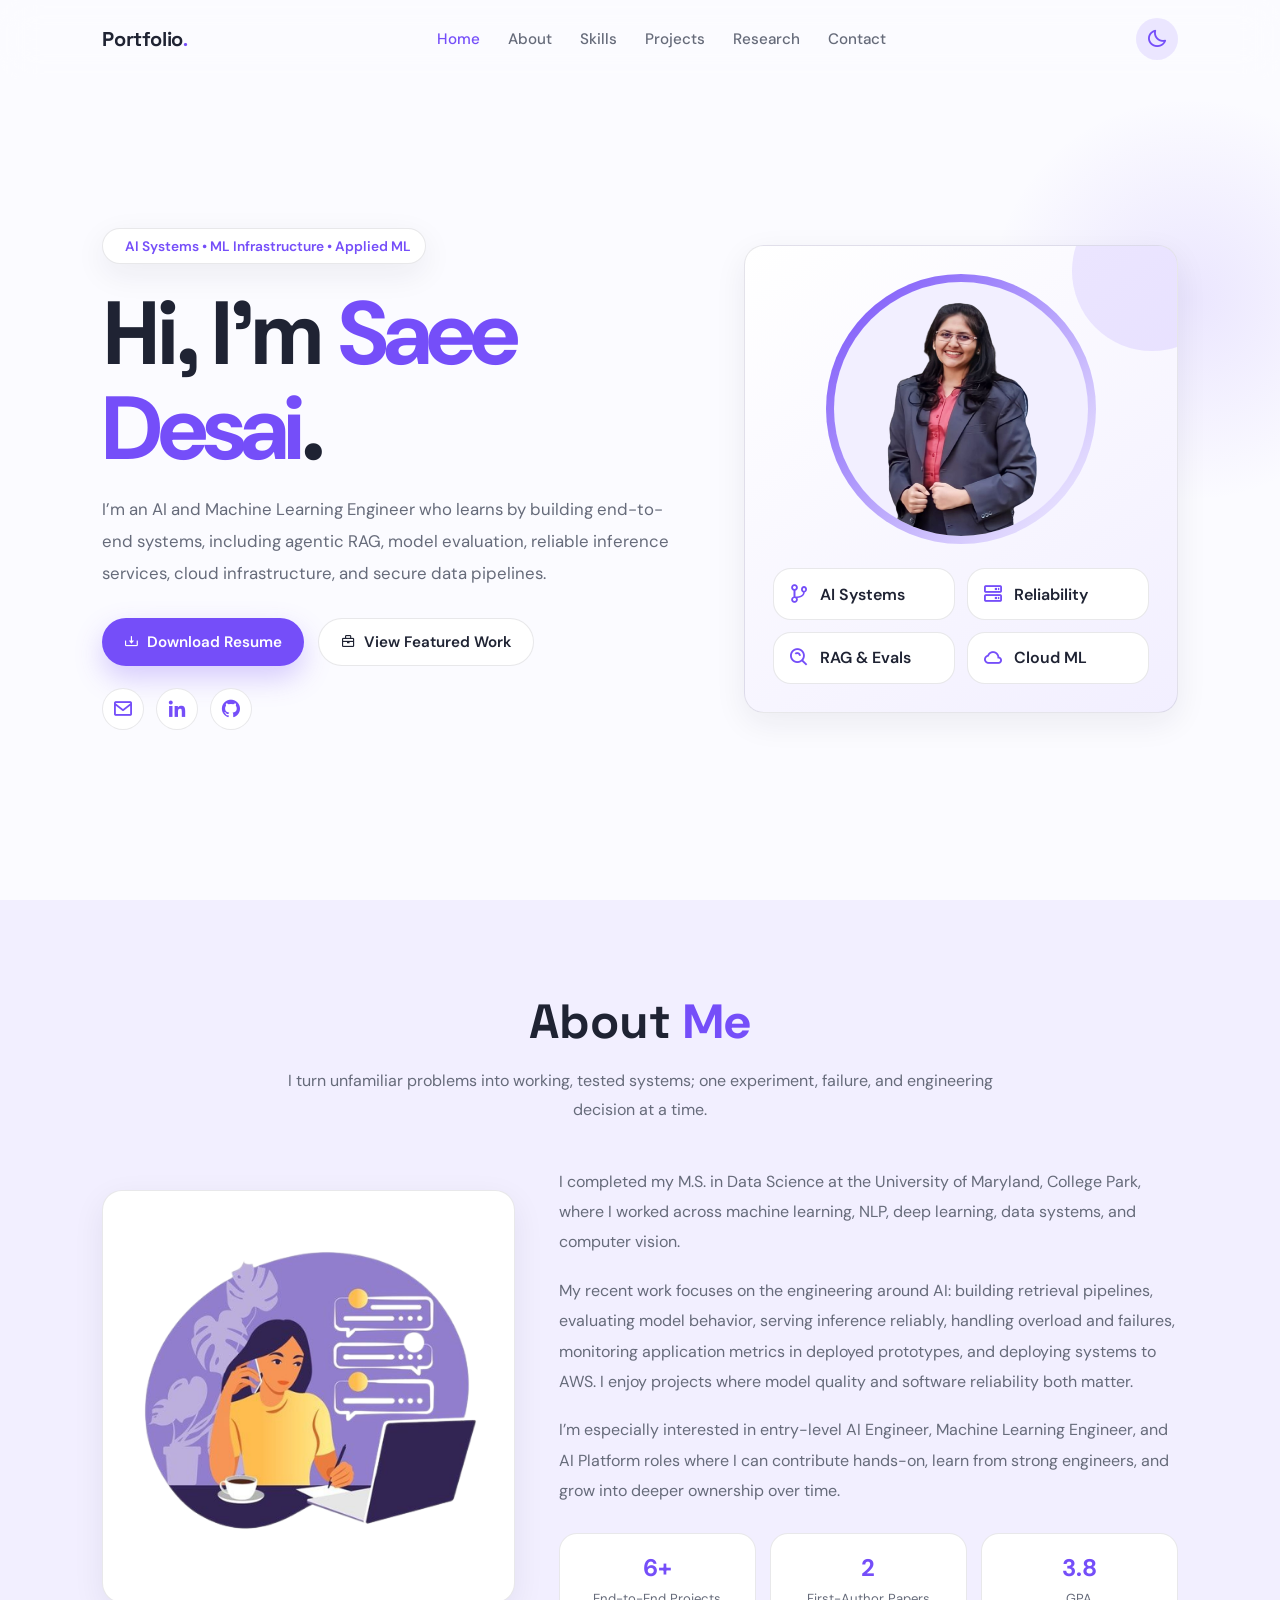
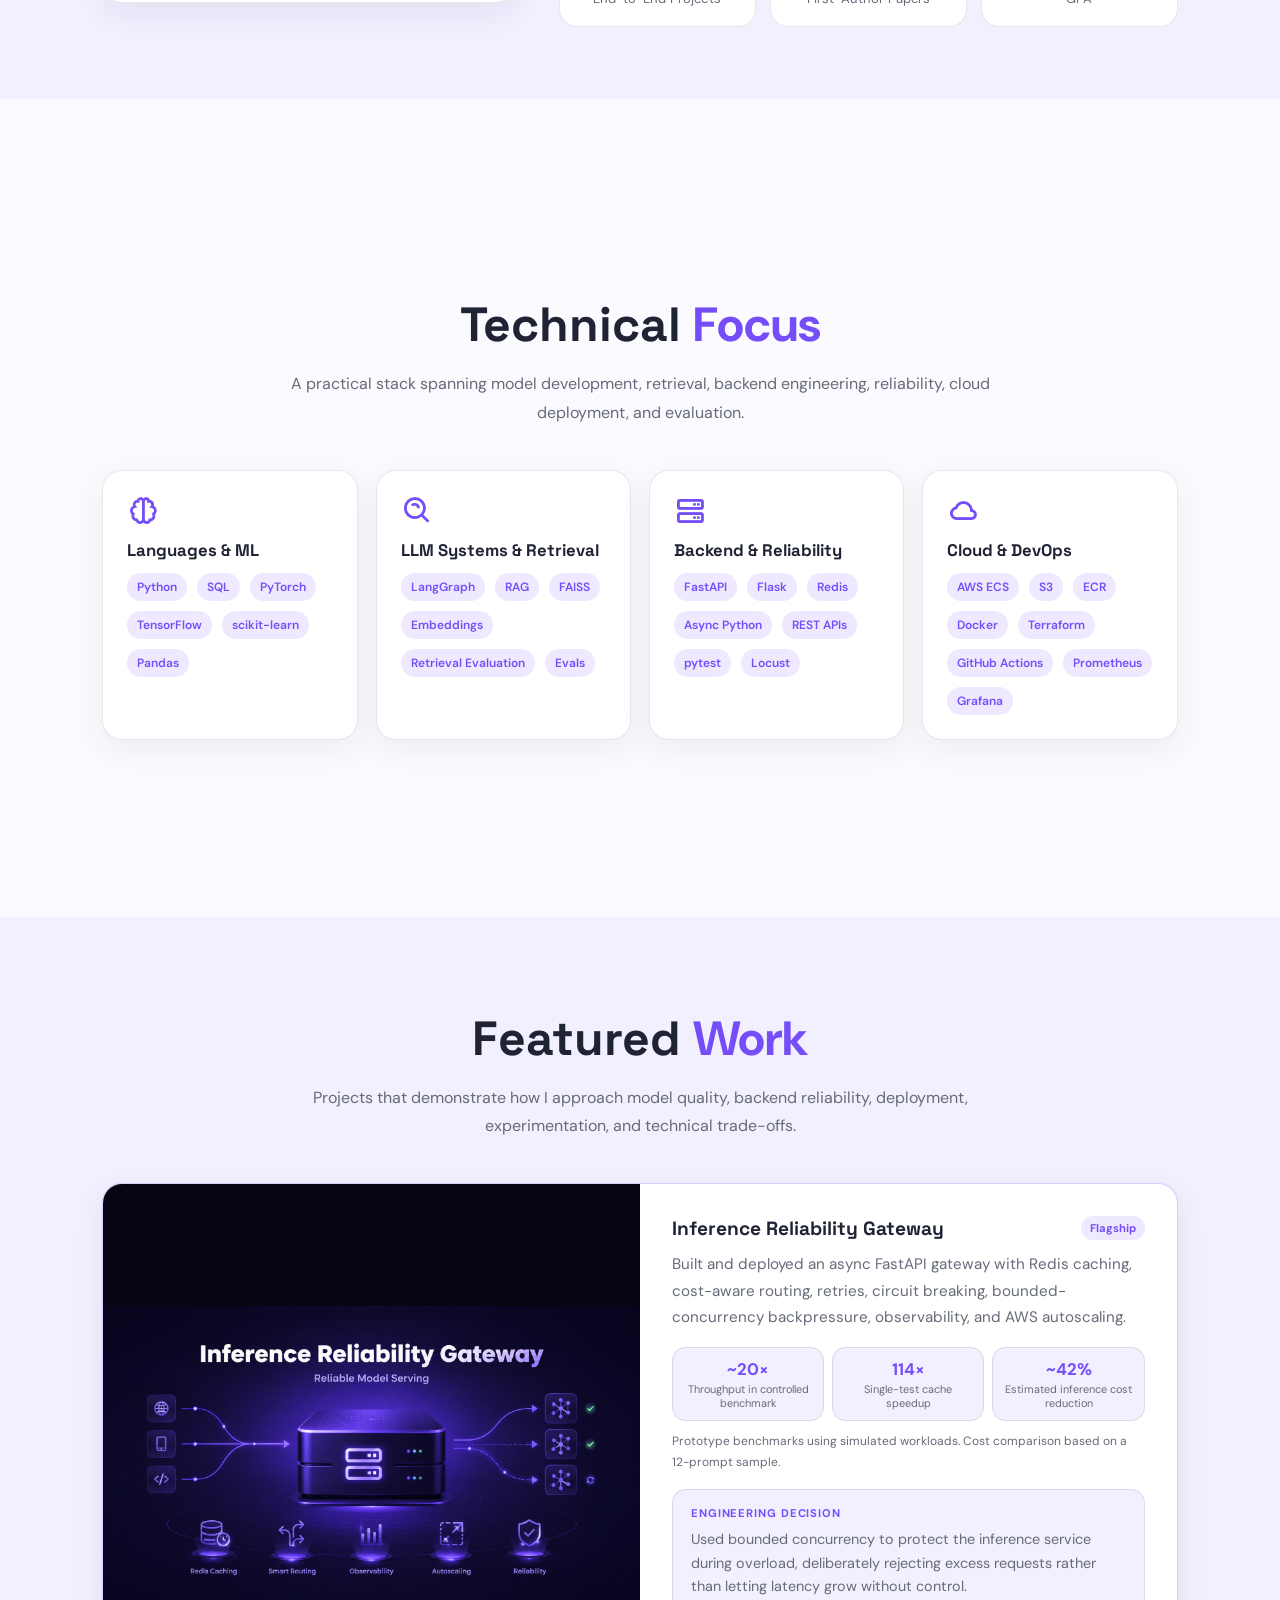
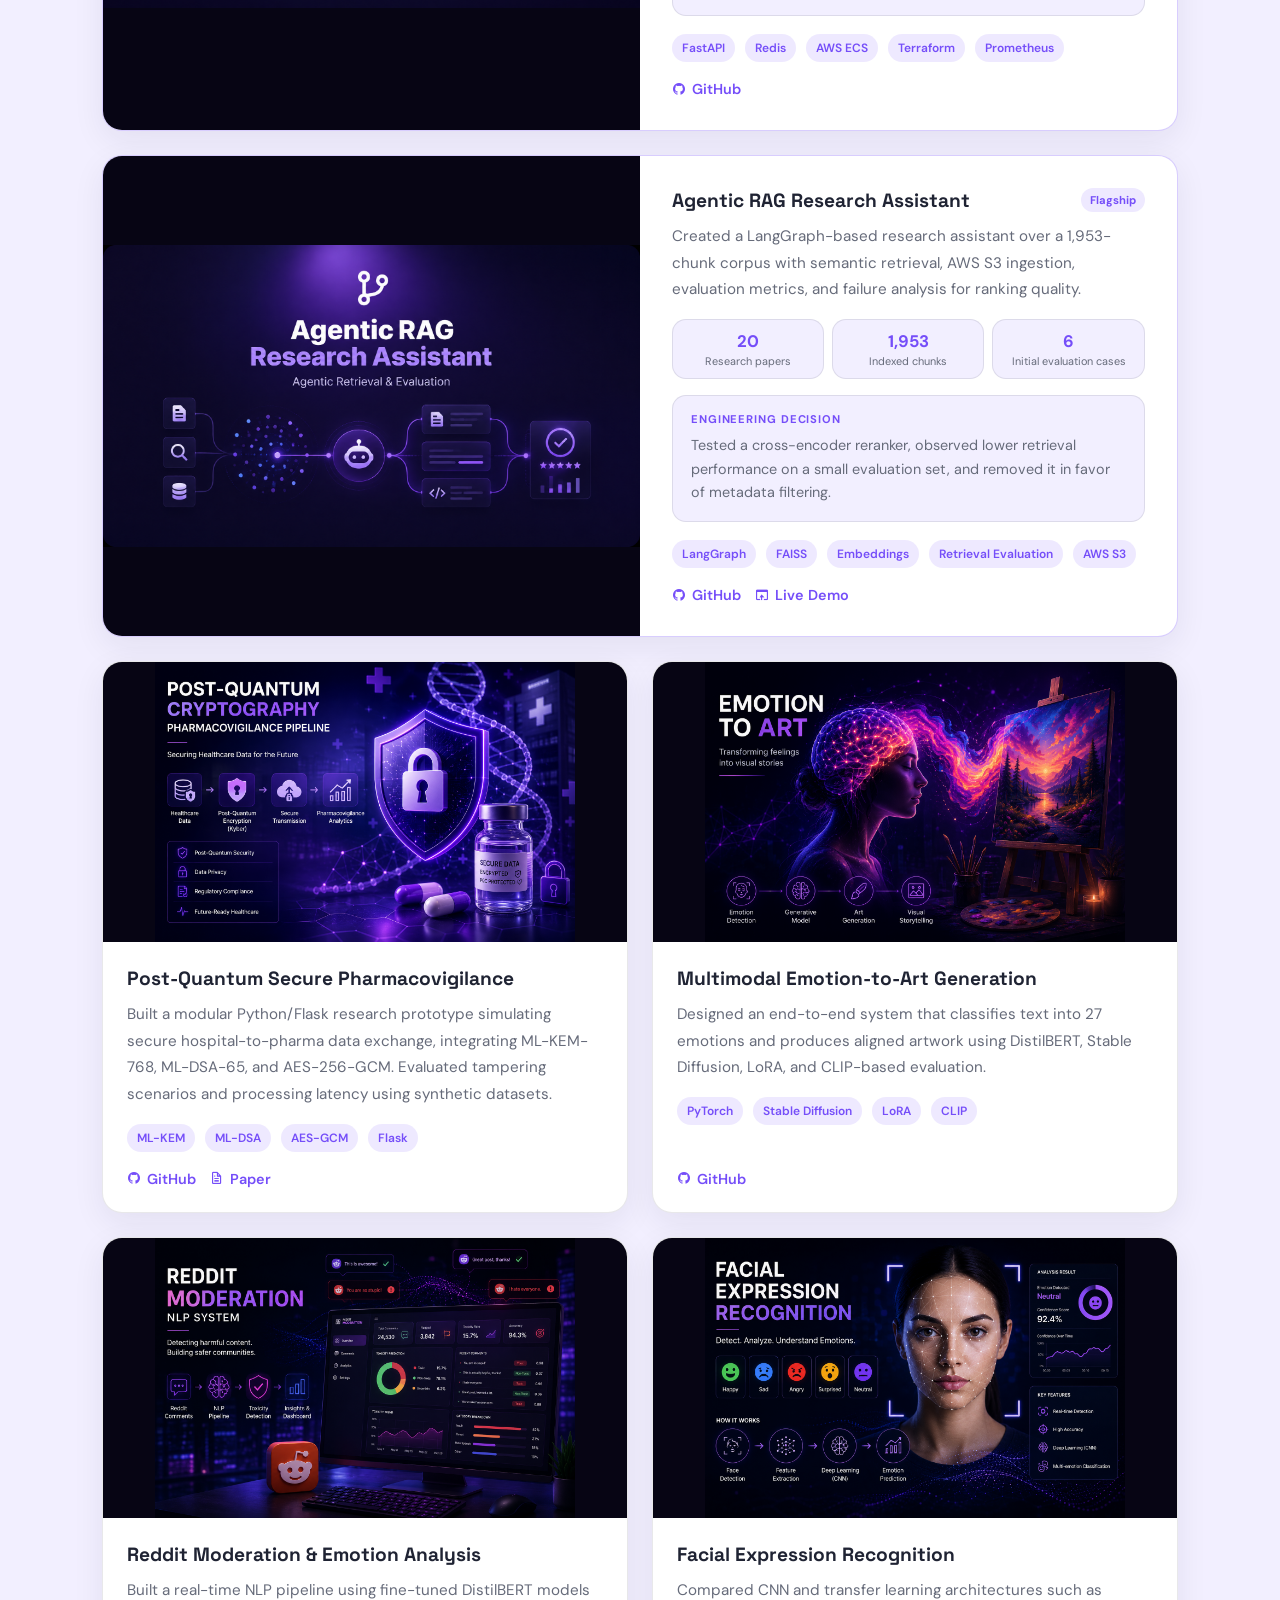
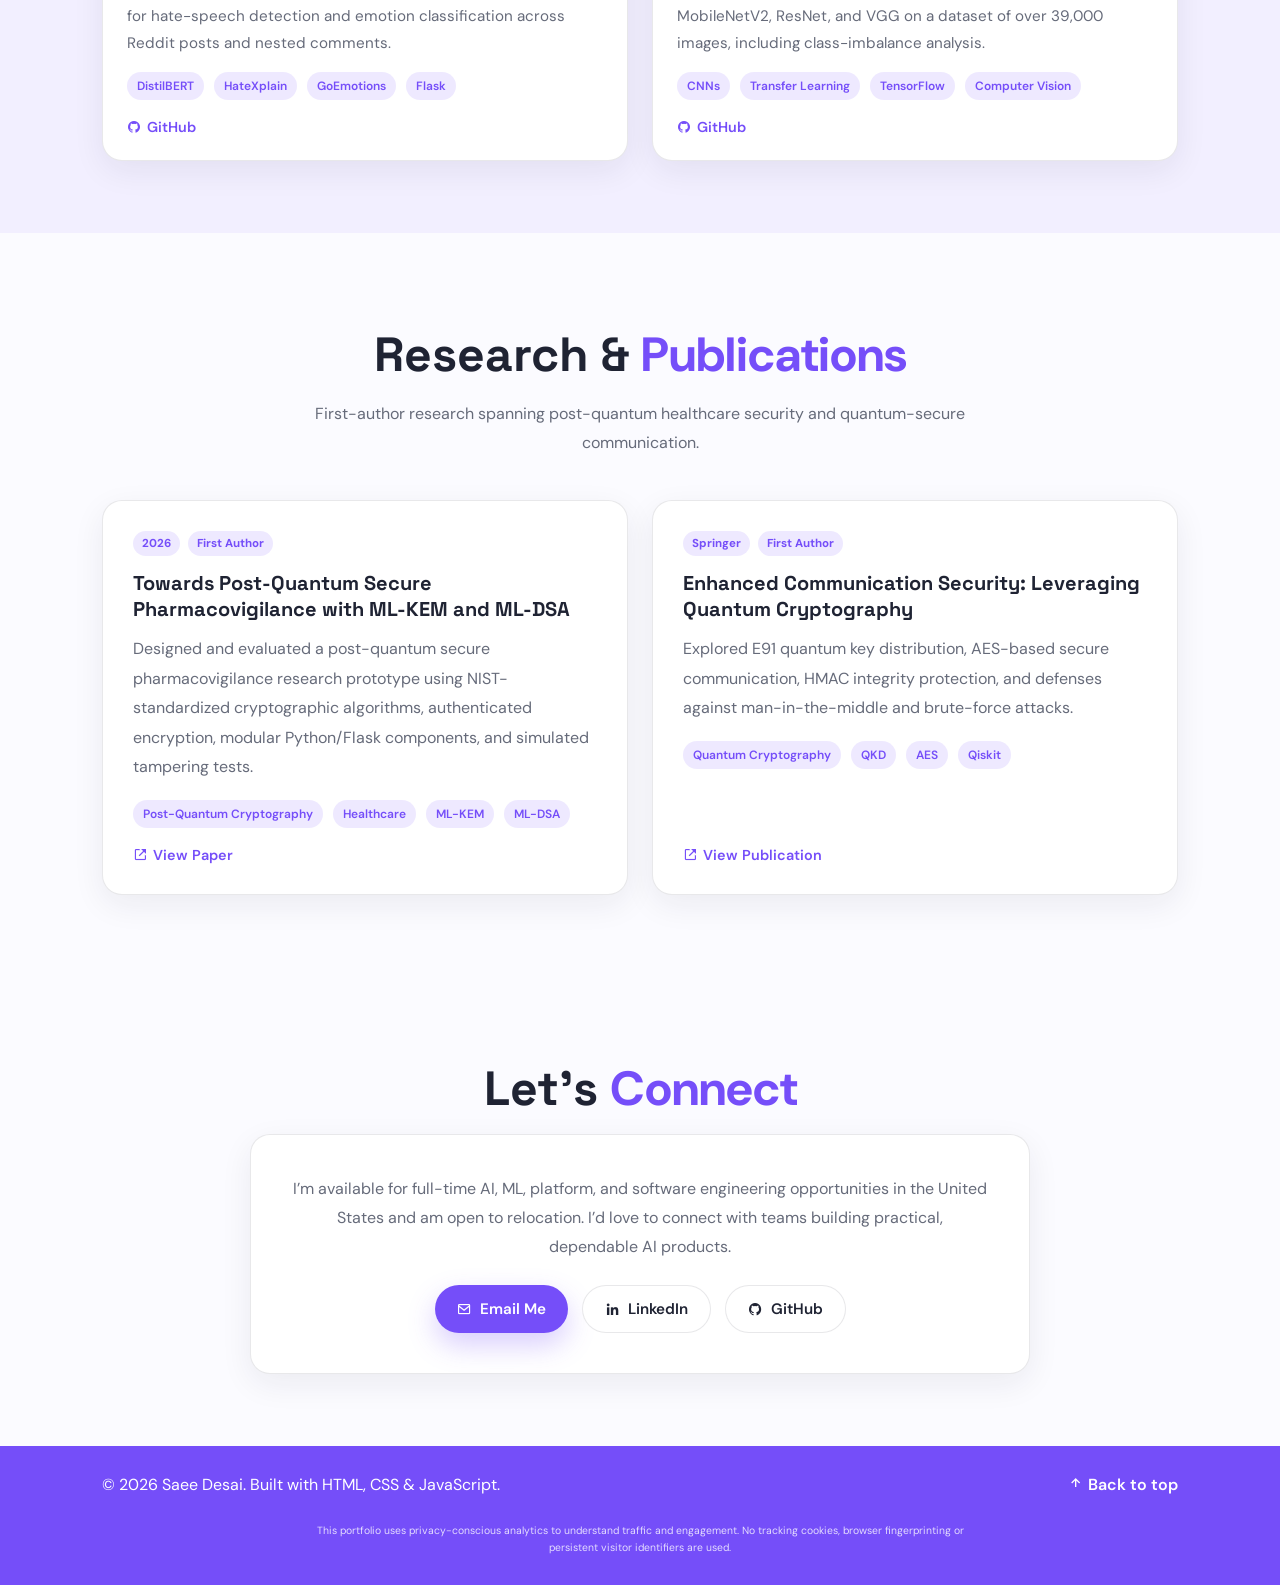
==== commit 1e8a9dfe: "Prepare PortfolioPulse for containerized cloud deployment" ====
--- a/index.html
+++ b/index.html
@@ -58,7 +58,7 @@
                 </p>
 
                 <div class="hero-buttons">
-                    <a href="resume/SaeeDesai_Resume_AI.pdf" class="btn btn-primary" download>
+                    <a href="resume/SaeeDesai_Resume_AIML.pdf" class="btn btn-primary" download>
                         <i class="bx bx-download" aria-hidden="true"></i> Download Resume
                     </a>
                     <a href="#projects" class="btn btn-secondary">
@@ -398,9 +398,15 @@
     <footer class="footer">
         <p>© <span id="year"></span> Saee Desai. Built with HTML, CSS & JavaScript.</p>
         <a href="#home"><i class="bx bx-up-arrow-alt"></i> Back to top</a>
+        <p class="analytics-privacy">
+    This portfolio uses privacy-conscious analytics to understand
+    traffic and engagement. No tracking cookies, browser fingerprinting
+    or persistent visitor identifiers are used.
+</p>
     </footer>
 
     <script src="script.js"></script>
+    <script src="analytics.js" defer></script>
 </body>
 
 </html>
--- a/style.css
+++ b/style.css
@@ -996,4 +996,13 @@
         scroll-margin-top: 40px;
         padding-top: 90px;
     }
+}
+
+.analytics-privacy {
+    font-size: 0.65rem;
+    opacity: 0.8;
+    line-height: 1.6;
+    max-width: 650px;
+    margin: 12px auto 0;
+    text-align: center;
 }
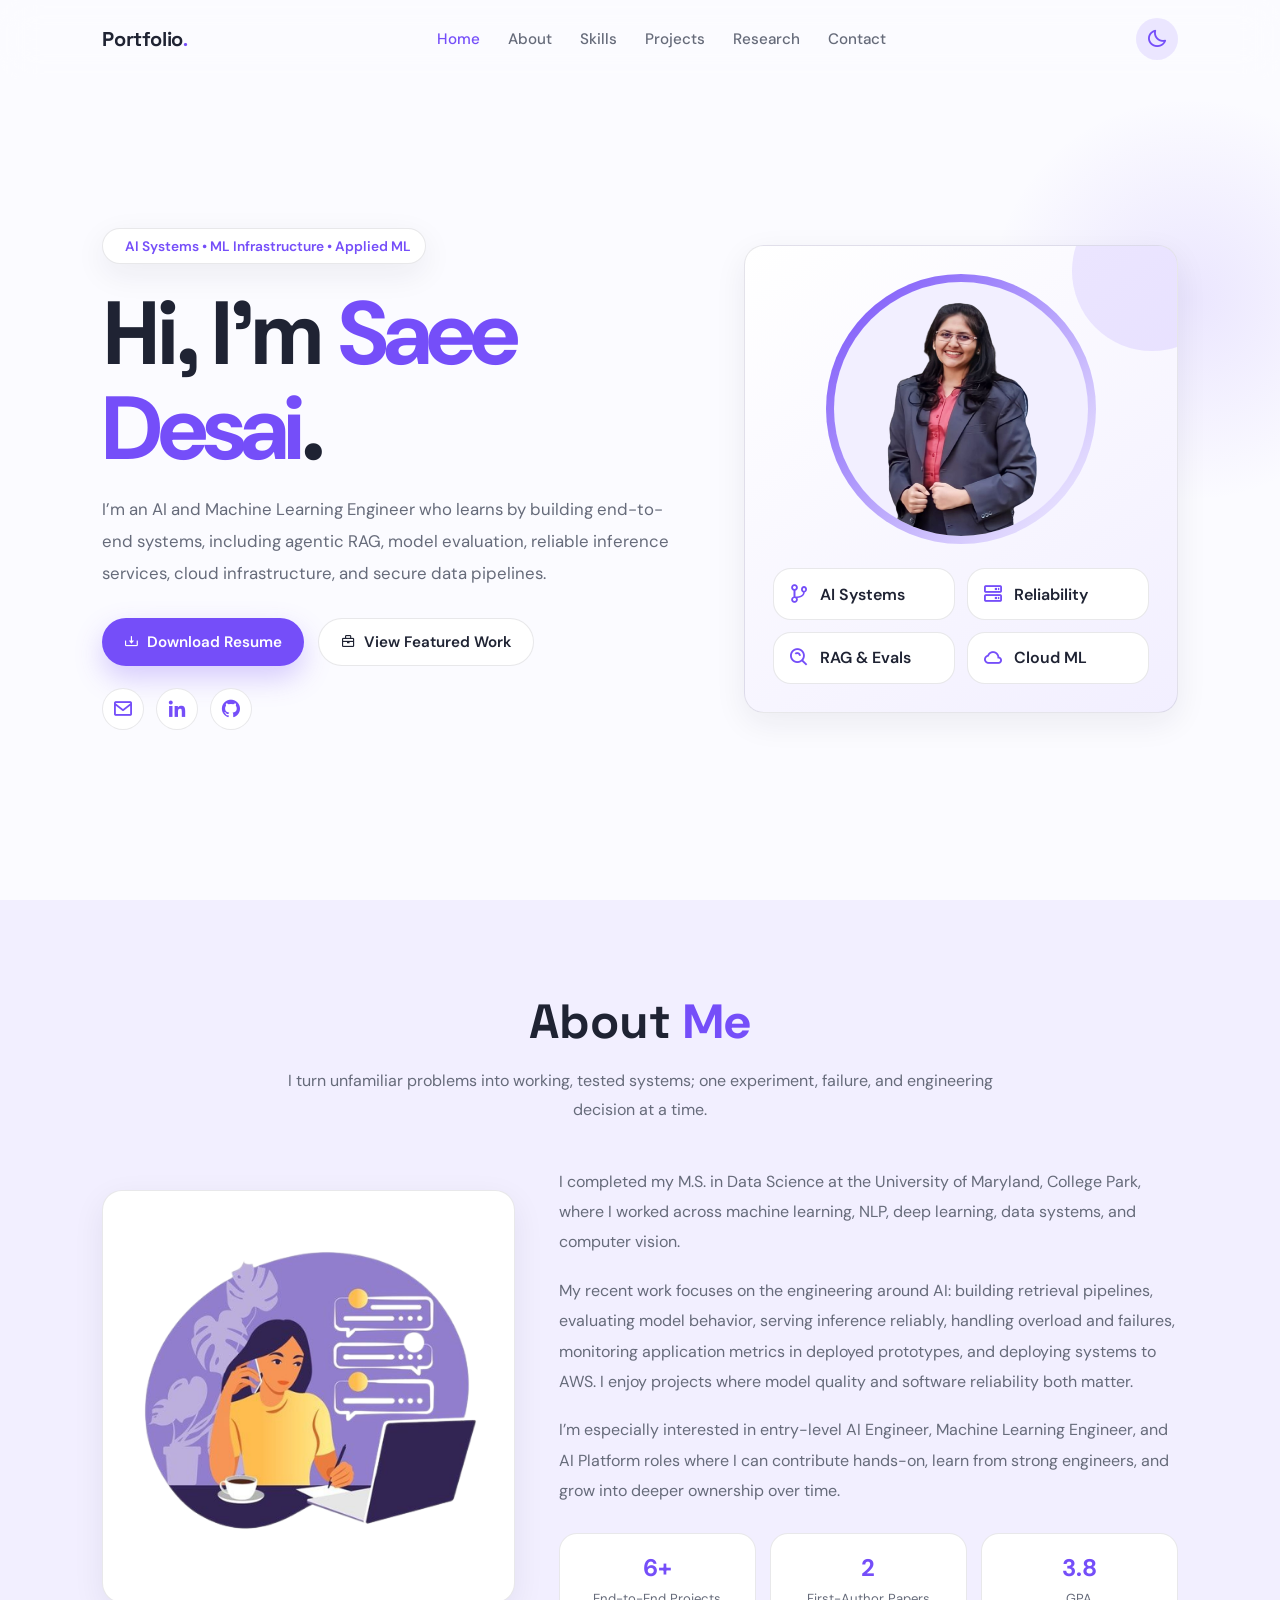
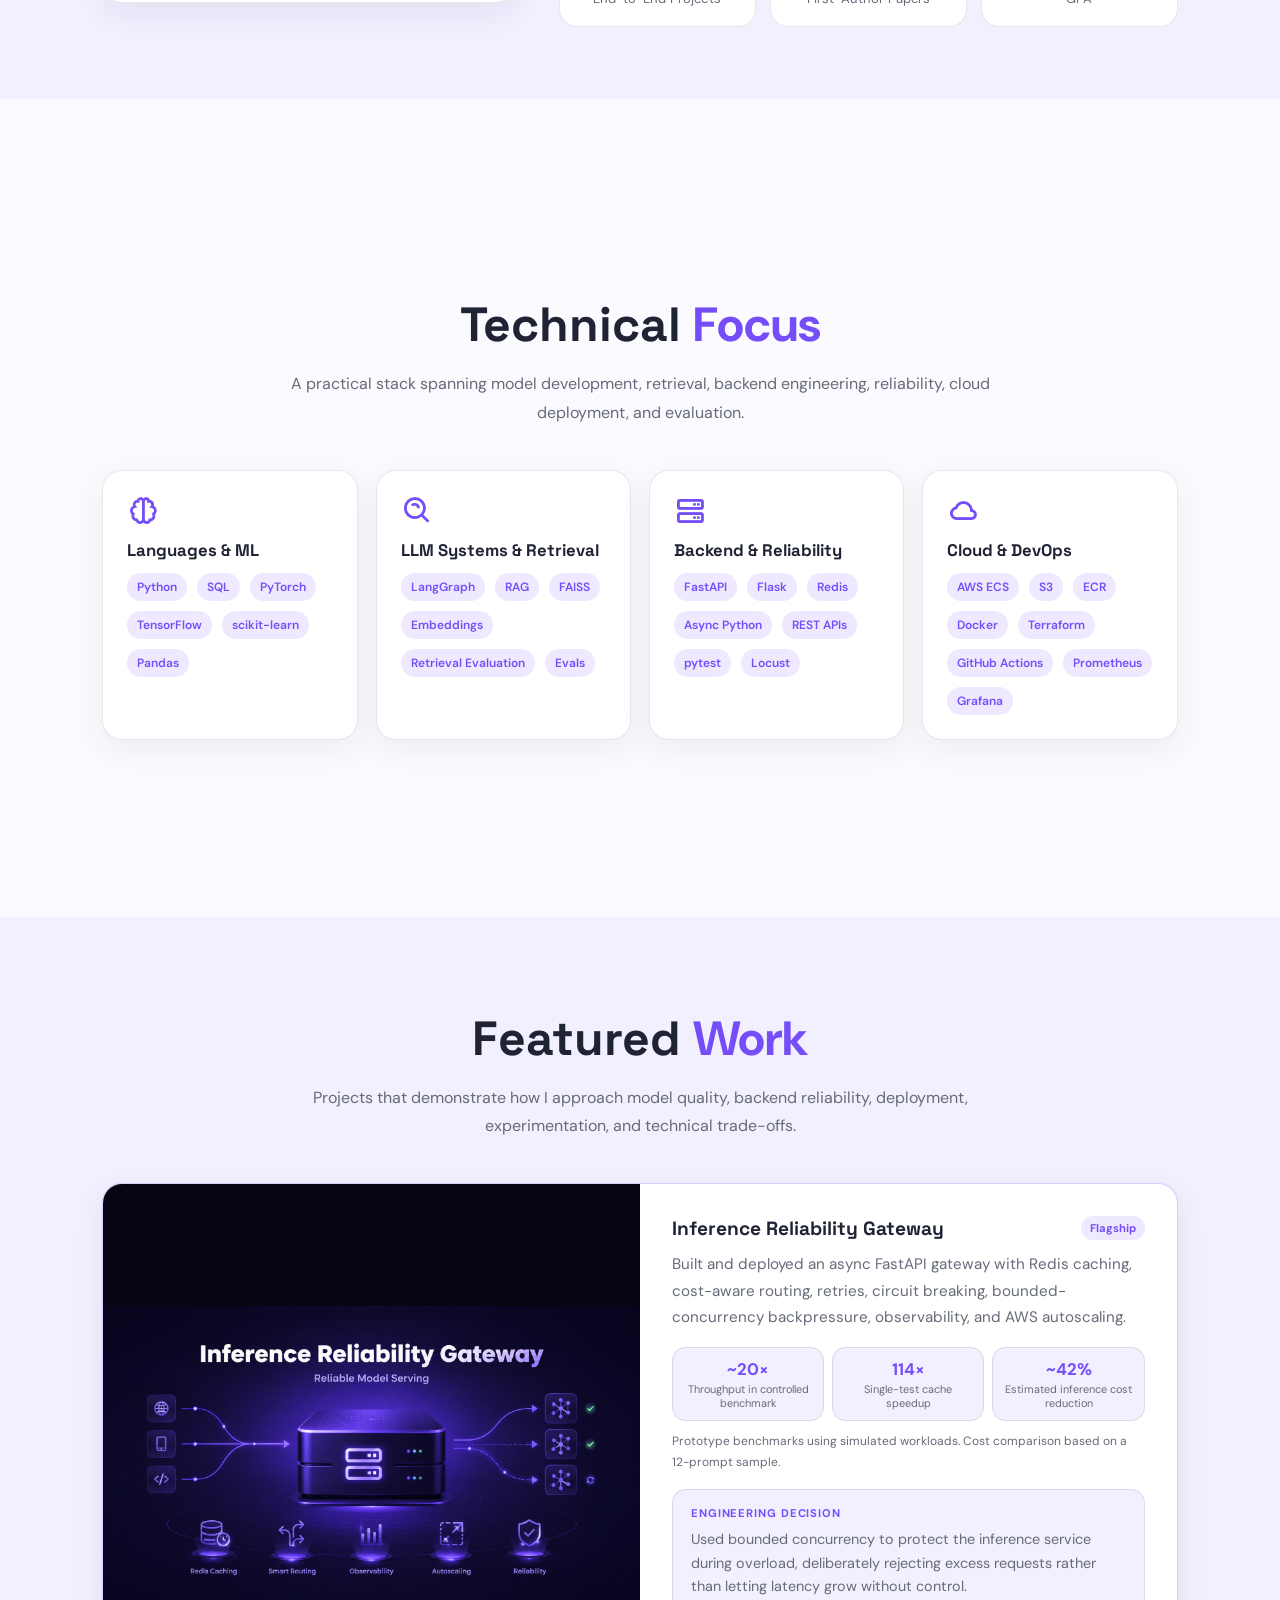
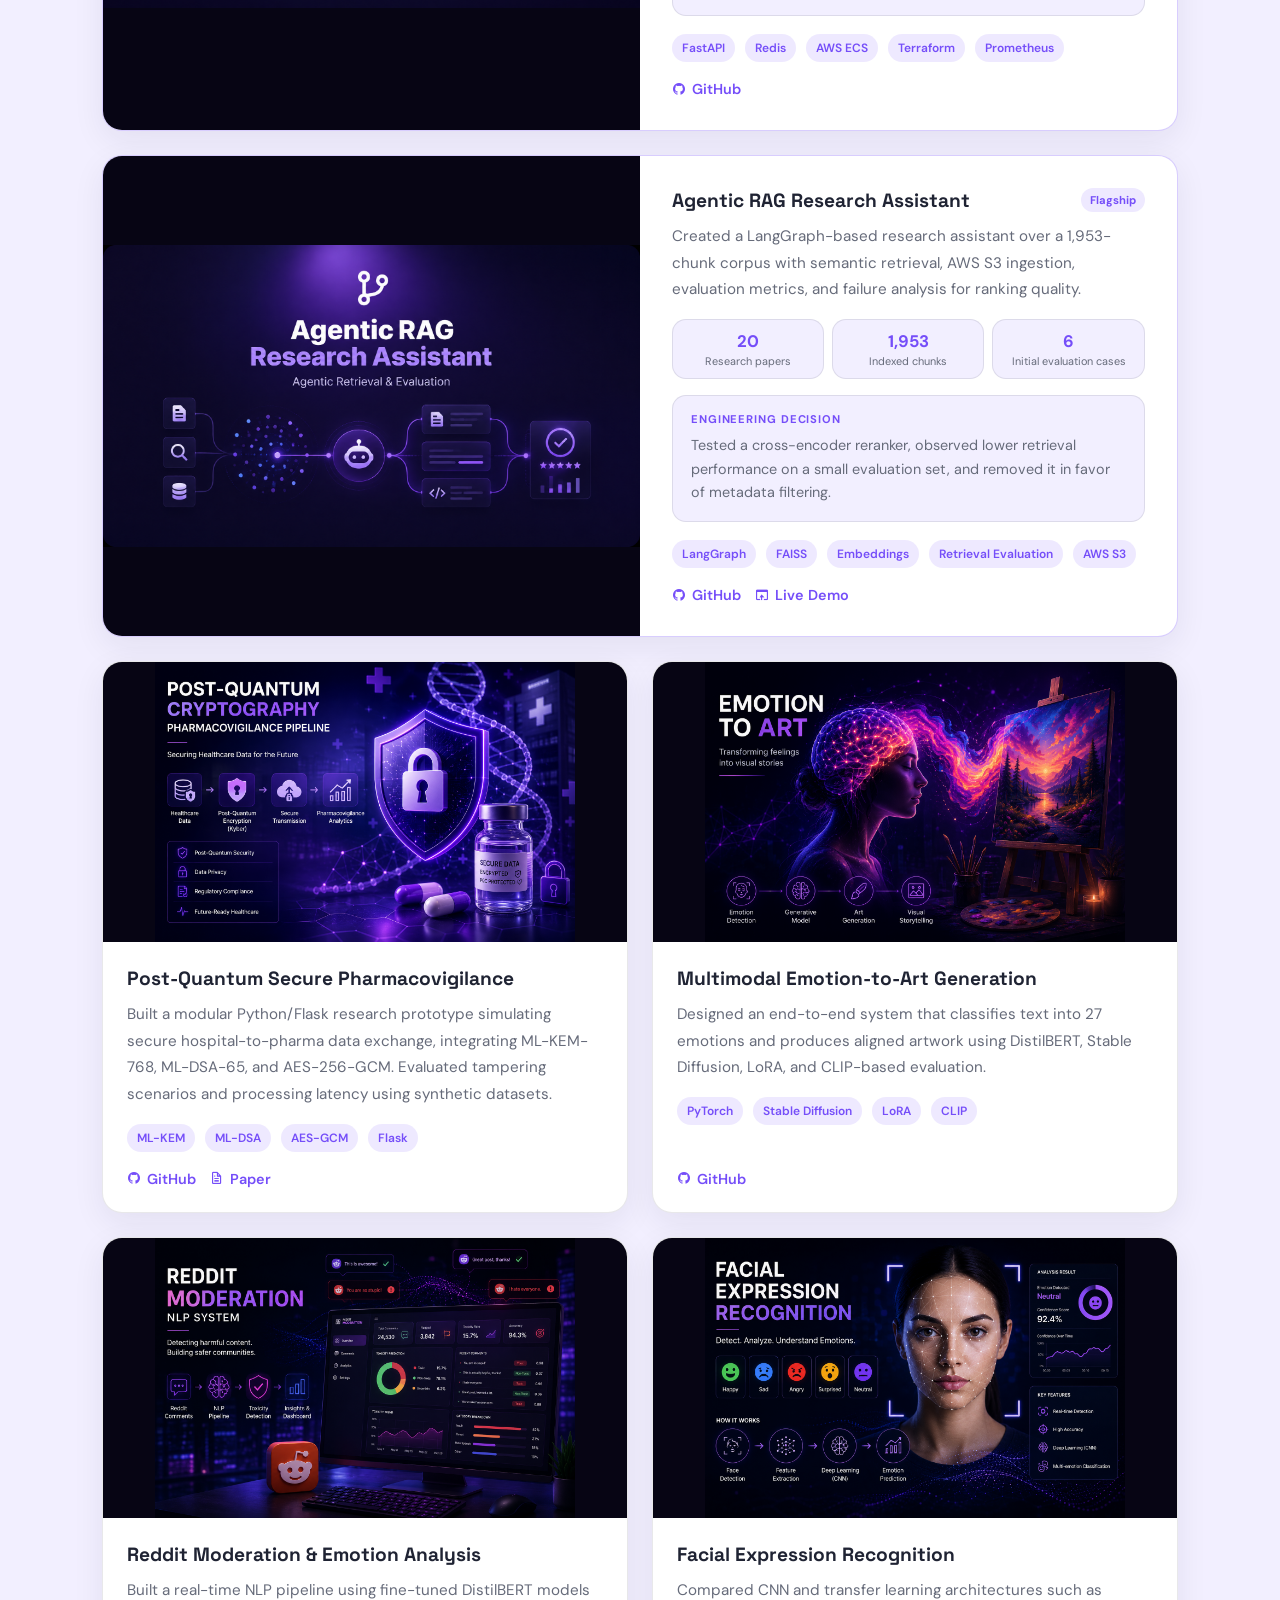
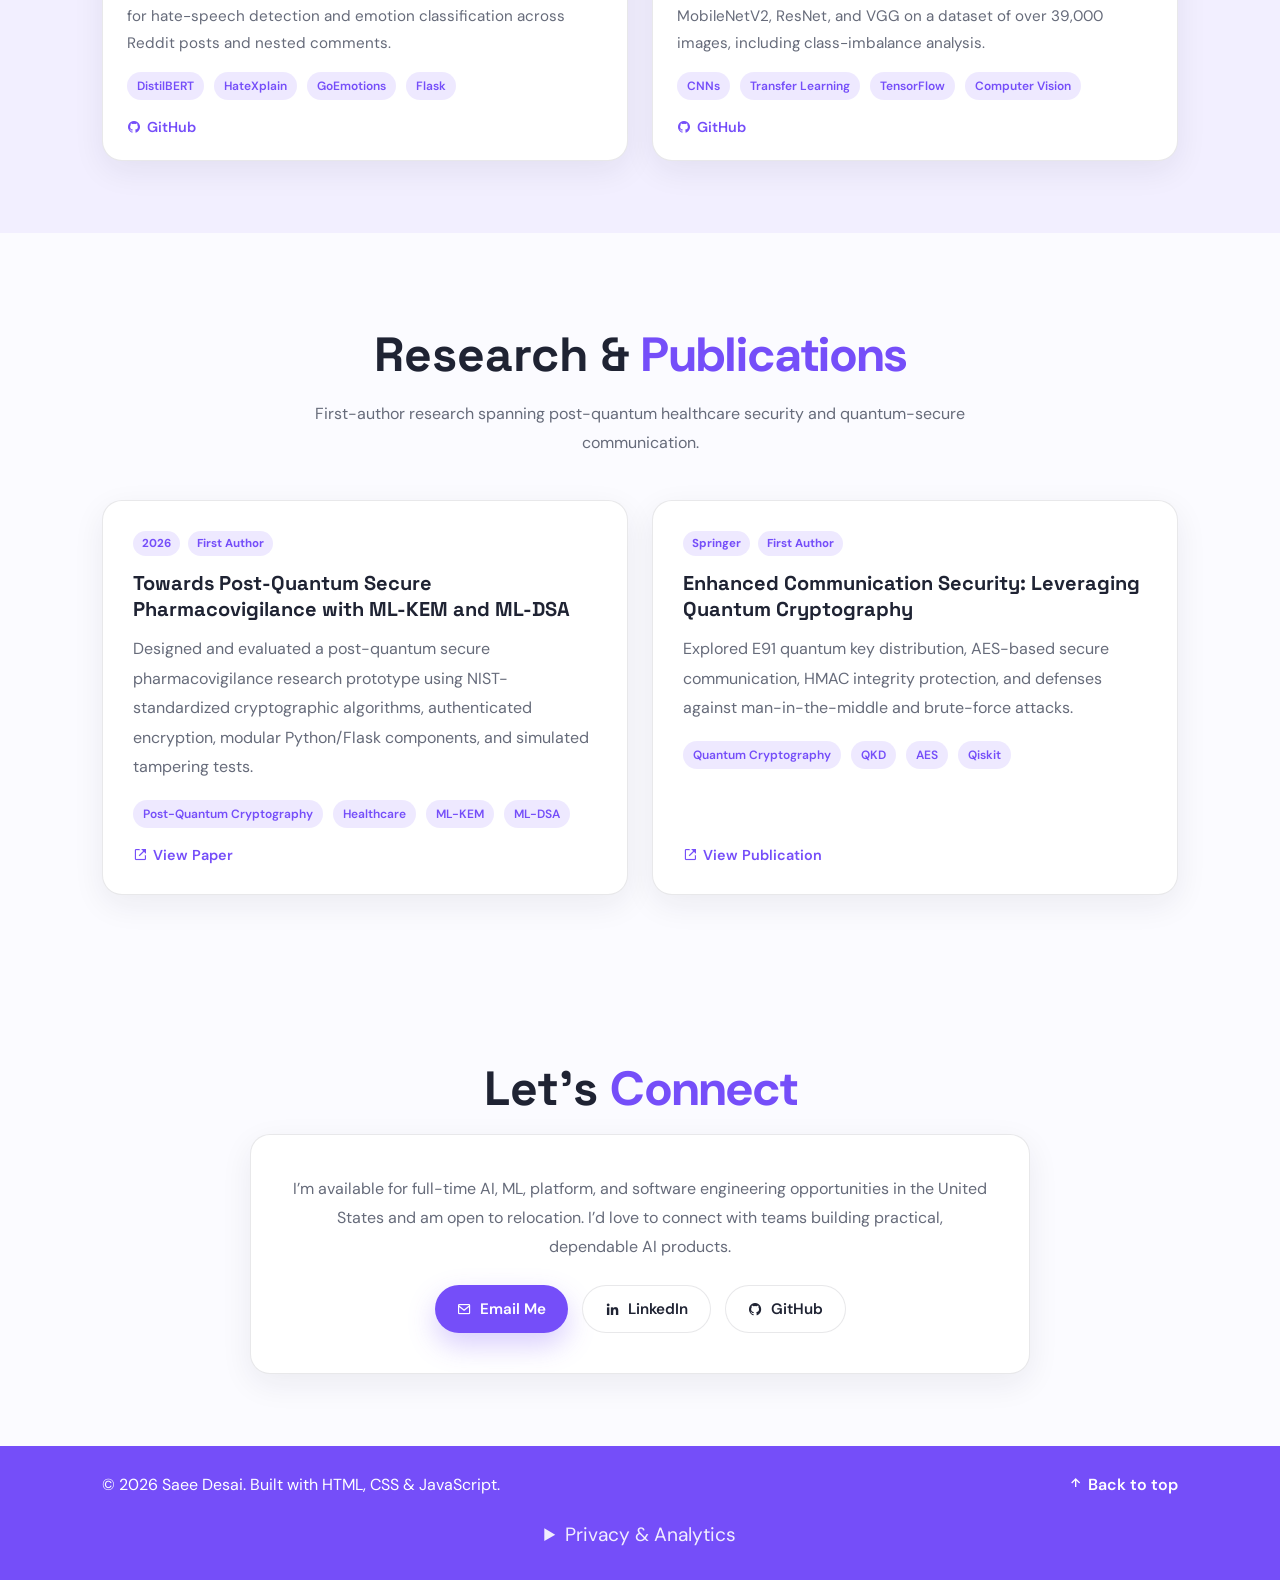
==== commit dc96678b: "Add session rate limiting and visitor privacy controls" ====
--- a/index.html
+++ b/index.html
@@ -398,11 +398,24 @@
     <footer class="footer">
         <p>© <span id="year"></span> Saee Desai. Built with HTML, CSS & JavaScript.</p>
         <a href="#home"><i class="bx bx-up-arrow-alt"></i> Back to top</a>
-        <p class="analytics-privacy">
-    This portfolio uses privacy-conscious analytics to understand
-    traffic and engagement. No tracking cookies, browser fingerprinting
-    or persistent visitor identifiers are used.
-</p>
+        <details class="analytics-privacy">
+    <summary>Privacy & Analytics</summary>
+
+    <p>
+        This portfolio collects limited analytics to understand
+        traffic and engagement, including referral sources,
+        device categories, campaign attribution, link clicks,
+        scroll depth and estimated viewing time.
+        Temporary session identifiers group activity.
+        No analytics cookies or browser fingerprinting are used.
+        Records are subject to a 90-day retention policy.
+        Hosting providers may process standard network information.
+    </p>
+
+    <button type="button" id="analytics-preference">
+        Manage analytics preference
+    </button>
+</details>
     </footer>
 
     <script src="script.js"></script>
--- a/style.css
+++ b/style.css
@@ -998,11 +998,40 @@
     }
 }
 
-.analytics-privacy {
-    font-size: 0.65rem;
-    opacity: 0.8;
-    line-height: 1.6;
-    max-width: 650px;
-    margin: 12px auto 0;
+.footer .analytics-privacy {
+    flex-basis: 100%;
+    width: 100%;
     text-align: center;
+    font-size: 1.2rem;
+    line-height: 1.7;
+    margin-top: 8px;
+    color: inherit;
+}
+
+.footer .analytics-privacy summary {
+    cursor: pointer;
+    opacity: 0.9;
+    list-style-position: inside;
+}
+
+.footer .analytics-privacy p {
+    font-size: 1.2rem;
+    max-width: 700px;
+    margin: 12px auto;
+    line-height: 1.7;
+}
+
+.footer #analytics-preference {
+    background: transparent;
+    border: 1px solid currentColor;
+    border-radius: 6px;
+    color: inherit;
+    font: inherit;
+    padding: 6px 14px;
+    cursor: pointer;
+    transition: background 0.2s;
+}
+
+.footer #analytics-preference:hover {
+    background: rgba(255, 255, 255, 0.15);
 }
